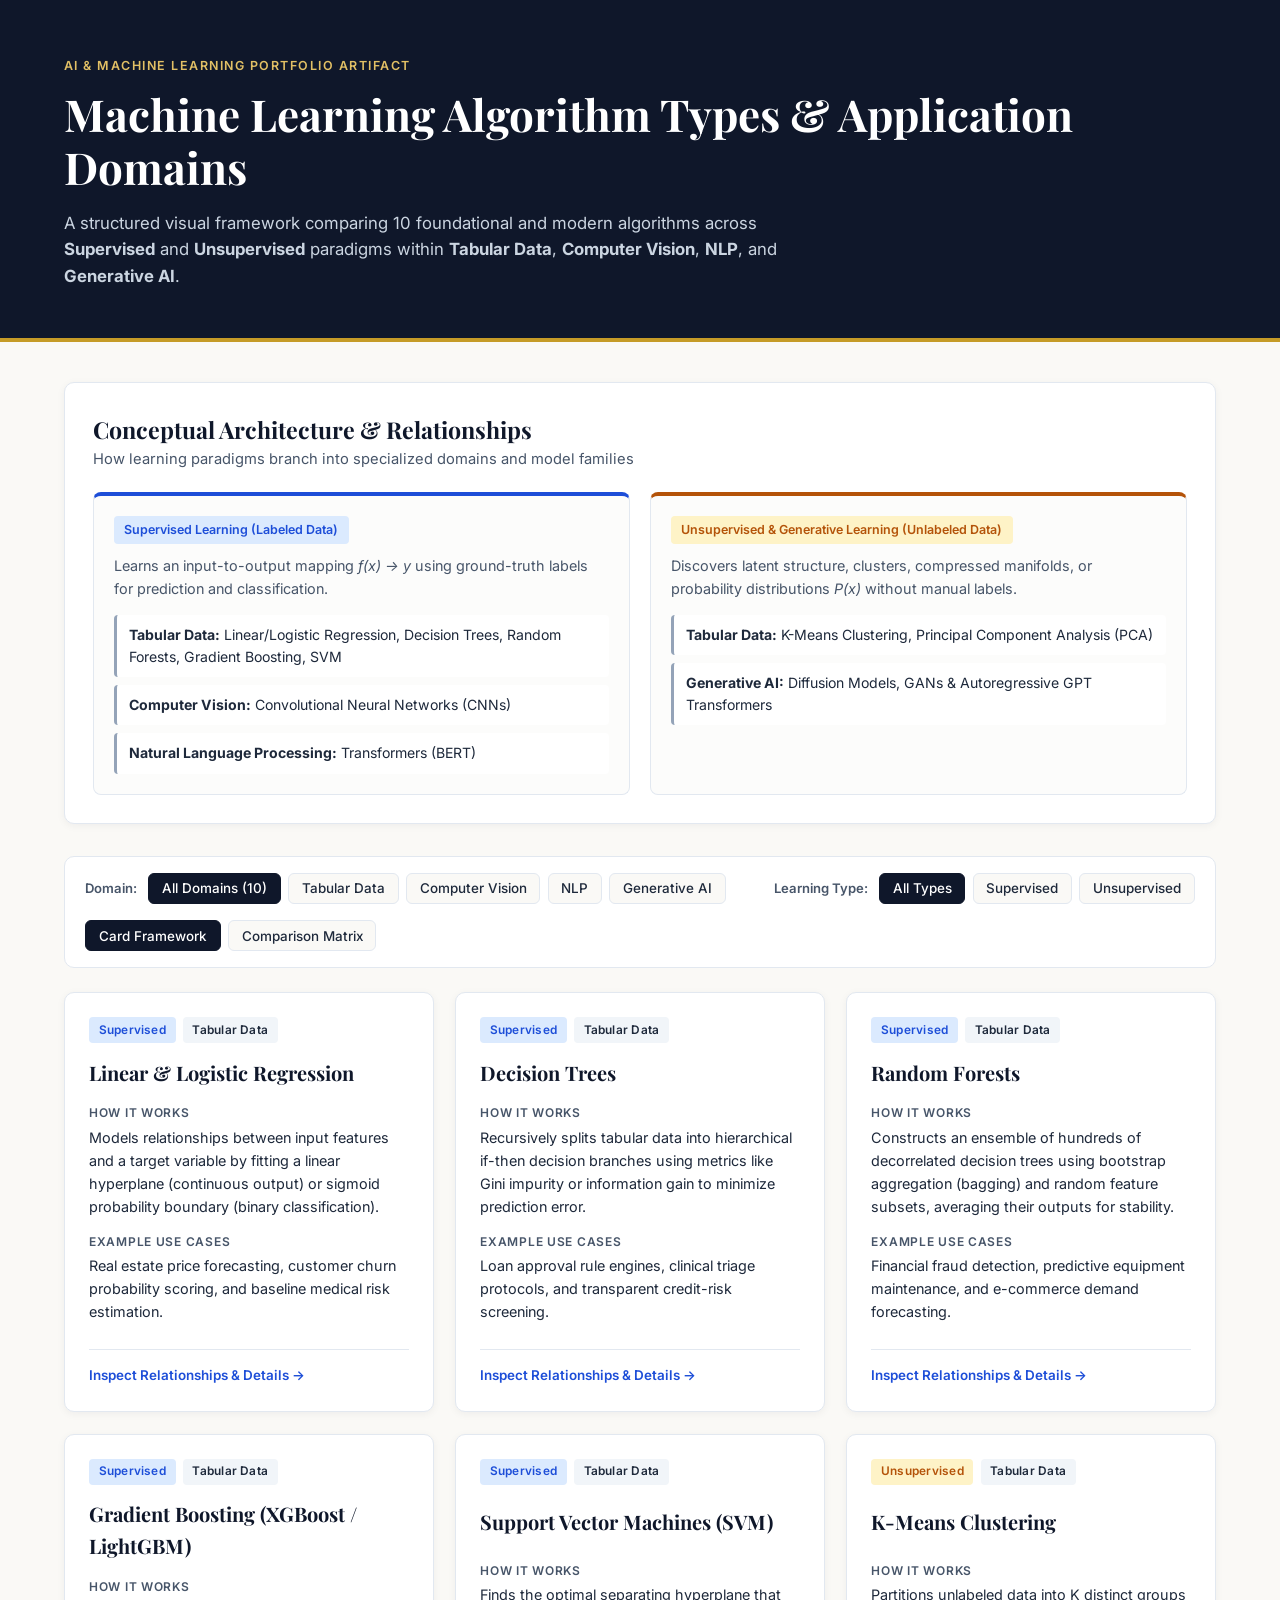
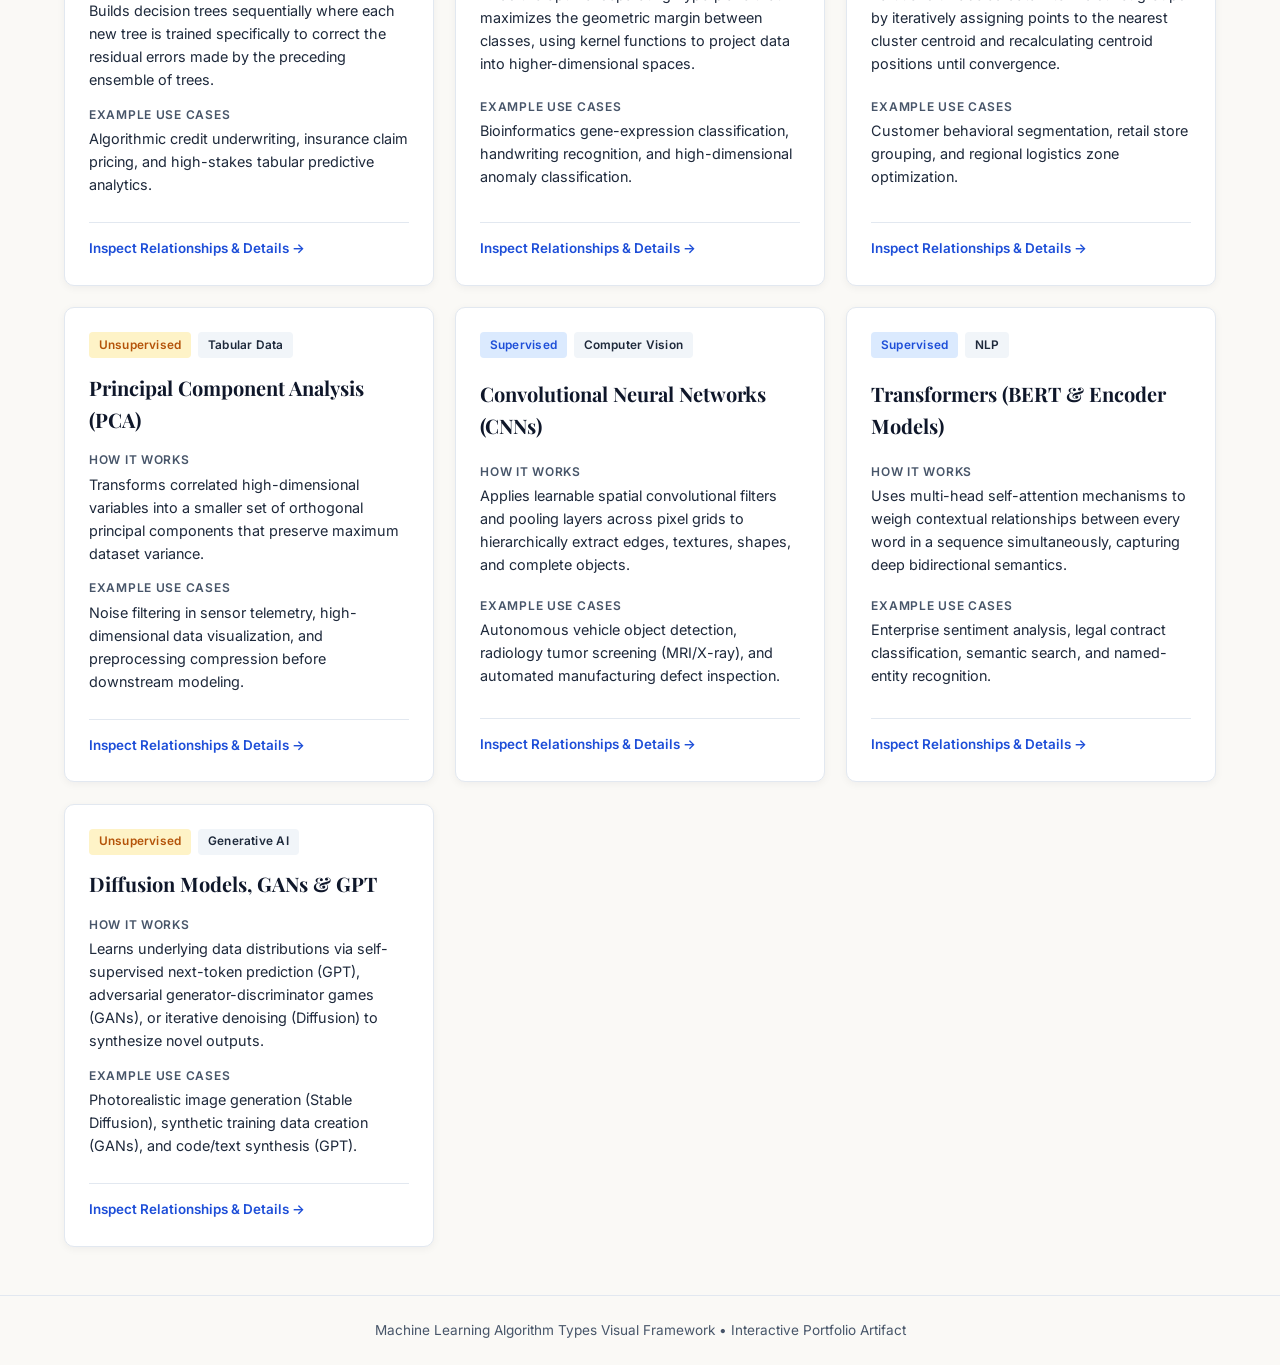
==== index.html @ c8e4c80f "Add initial HTML structure for ML algorithms framework Initial commit of the Machine Learning Algori" ====
<!DOCTYPE html>
<html lang="en">
<head>
  <meta charset="UTF-8" />
  <meta name="viewport" content="width=device-width, initial-scale=1.0" />
  <title>Machine Learning Algorithm Types — Visual Framework</title>
  <link rel="preconnect" href="https://fonts.googleapis.com" />
  <link rel="preconnect" href="https://fonts.gstatic.com" crossorigin />
  <link href="https://fonts.googleapis.com/css2?family=Inter:wght@400;500;600&family=Playfair+Display:wght@600;700&display=swap" rel="stylesheet" />
  <link rel="stylesheet" href="styles.css" />
</head>
<body>
  <header class="hero">
    <div class="container">
      <p class="eyebrow">AI &amp; Machine Learning Portfolio Artifact</p>
      <h1>Machine Learning Algorithm Types &amp; Application Domains</h1>
      <p class="subtitle">
        A structured visual framework comparing 10 foundational and modern algorithms across
        <strong>Supervised</strong> and <strong>Unsupervised</strong> paradigms within
        <strong>Tabular Data</strong>, <strong>Computer Vision</strong>, <strong>NLP</strong>, and <strong>Generative AI</strong>.
      </p>
    </div>
  </header>

  <main class="container">
    <!-- Visual Architecture Diagram: How Paradigms, Domains, and Algorithms Relate -->
    <section class="taxonomy-section" aria-label="Algorithm Relationship Architecture">
      <div class="section-header">
        <h2>Conceptual Architecture &amp; Relationships</h2>
        <p>How learning paradigms branch into specialized domains and model families</p>
      </div>

      <div class="taxonomy-grid">
        <div class="paradigm-box supervised-border">
          <div class="paradigm-tag supervised-badge">Supervised Learning (Labeled Data)</div>
          <p class="paradigm-desc">Learns an input-to-output mapping <em>f(x) &rarr; y</em> using ground-truth labels for prediction and classification.</p>
          <div class="domain-branches">
            <div class="branch-item">
              <strong>Tabular Data:</strong> Linear/Logistic Regression, Decision Trees, Random Forests, Gradient Boosting, SVM
            </div>
            <div class="branch-item">
              <strong>Computer Vision:</strong> Convolutional Neural Networks (CNNs)
            </div>
            <div class="branch-item">
              <strong>Natural Language Processing:</strong> Transformers (BERT)
            </div>
          </div>
        </div>

        <div class="paradigm-box unsupervised-border">
          <div class="paradigm-tag unsupervised-badge">Unsupervised &amp; Generative Learning (Unlabeled Data)</div>
          <p class="paradigm-desc">Discovers latent structure, clusters, compressed manifolds, or probability distributions <em>P(x)</em> without manual labels.</p>
          <div class="domain-branches">
            <div class="branch-item">
              <strong>Tabular Data:</strong> K-Means Clustering, Principal Component Analysis (PCA)
            </div>
            <div class="branch-item">
              <strong>Generative AI:</strong> Diffusion Models, GANs &amp; Autoregressive GPT Transformers
            </div>
          </div>
        </div>
      </div>
    </section>

    <!-- Interactive Controls -->
    <section class="controls-bar" aria-label="Filter and View Controls">
      <div class="filter-group">
        <span class="filter-label">Domain:</span>
        <button class="filter-btn active" data-domain="all">All Domains (10)</button>
        <button class="filter-btn" data-domain="Tabular Data">Tabular Data</button>
        <button class="filter-btn" data-domain="Computer Vision">Computer Vision</button>
        <button class="filter-btn" data-domain="NLP">NLP</button>
        <button class="filter-btn" data-domain="Generative AI">Generative AI</button>
      </div>

      <div class="filter-group">
        <span class="filter-label">Learning Type:</span>
        <button class="type-btn active" data-type="all">All Types</button>
        <button class="type-btn" data-type="Supervised">Supervised</button>
        <button class="type-btn" data-type="Unsupervised">Unsupervised</button>
      </div>

      <div class="view-toggle">
        <button id="btn-grid-view" class="view-btn active" aria-pressed="true">Card Framework</button>
        <button id="btn-matrix-view" class="view-btn" aria-pressed="false">Comparison Matrix</button>
      </div>
    </section>

    <!-- Card Framework View -->
    <section id="cards-container" class="cards-grid" aria-label="Algorithm Cards"></section>

    <!-- Comparative Relationship Matrix View -->
    <section id="matrix-container" class="matrix-wrapper hidden" aria-label="Algorithm Comparison Matrix">
      <div class="table-scroll">
        <table class="comparison-table">
          <thead>
            <tr>
              <th>Algorithm</th>
              <th>Algorithm Type</th>
              <th>Application Domain</th>
              <th>Core Mechanism</th>
              <th>Primary Real-World Use Cases</th>
              <th>Key Trade-Off / Differentiator</th>
            </tr>
          </thead>
          <tbody id="matrix-body"></tbody>
        </table>
      </div>
    </section>
  </main>

  <!-- Detail Modal -->
  <div id="modal-overlay" class="modal-overlay hidden" role="dialog" aria-modal="true" aria-labelledby="modal-title">
    <div class="modal-card">
      <button id="modal-close" class="modal-close" aria-label="Close modal">&times;</button>
      <div id="modal-badges" class="card-badges"></div>
      <h3 id="modal-title"></h3>
      <div class="modal-body">
        <div class="modal-block">
          <h4>How It Works</h4>
          <p id="modal-explanation"></p>
        </div>
        <div class="modal-block">
          <h4>Real-World Applications &amp; Use Cases</h4>
          <p id="modal-usecases"></p>
        </div>
        <div class="modal-block">
          <h4>How It Relates &amp; Differs from Other Models</h4>
          <p id="modal-comparison"></p>
        </div>
      </div>
    </div>
  </div>

  <footer class="site-footer">
    <div class="container">
      <p>Machine Learning Algorithm Types Visual Framework &bull; Interactive Portfolio Artifact</p>
    </div>
  </footer>

  <script>
    const algorithms = [
      {
        name: "Linear & Logistic Regression",
        type: "Supervised",
        domain: "Tabular Data",
        explanation: "Models relationships between input features and a target variable by fitting a linear hyperplane (continuous output) or sigmoid probability boundary (binary classification).",
        useCases: "Real estate price forecasting, customer churn probability scoring, and baseline medical risk estimation.",
        comparison: "Serves as the simplest interpretable baseline; unlike tree-based models, it assumes linear feature boundaries and struggles with complex non-linear interactions without feature engineering."
      },
      {
        name: "Decision Trees",
        type: "Supervised",
        domain: "Tabular Data",
        explanation: "Recursively splits tabular data into hierarchical if-then decision branches using metrics like Gini impurity or information gain to minimize prediction error.",
        useCases: "Loan approval rule engines, clinical triage protocols, and transparent credit-risk screening.",
        comparison: "Highly interpretable and handles non-linear rules naturally, but single trees easily overfit noisy data—motivating ensemble methods like Random Forests."
      },
      {
        name: "Random Forests",
        type: "Supervised",
        domain: "Tabular Data",
        explanation: "Constructs an ensemble of hundreds of decorrelated decision trees using bootstrap aggregation (bagging) and random feature subsets, averaging their outputs for stability.",
        useCases: "Financial fraud detection, predictive equipment maintenance, and e-commerce demand forecasting.",
        comparison: "Dramatically reduces variance and overfitting compared to a single Decision Tree while retaining strong out-of-the-box accuracy on structured tabular datasets."
      },
      {
        name: "Gradient Boosting (XGBoost / LightGBM)",
        type: "Supervised",
        domain: "Tabular Data",
        explanation: "Builds decision trees sequentially where each new tree is trained specifically to correct the residual errors made by the preceding ensemble of trees.",
        useCases: "Algorithmic credit underwriting, insurance claim pricing, and high-stakes tabular predictive analytics.",
        comparison: "Differs from Random Forests by training trees sequentially (reducing bias) rather than independently in parallel (reducing variance), often achieving top tabular accuracy."
      },
      {
        name: "Support Vector Machines (SVM)",
        type: "Supervised",
        domain: "Tabular Data",
        explanation: "Finds the optimal separating hyperplane that maximizes the geometric margin between classes, using kernel functions to project data into higher-dimensional spaces.",
        useCases: "Bioinformatics gene-expression classification, handwriting recognition, and high-dimensional anomaly classification.",
        comparison: "Excels in high-dimensional, small-to-medium datasets with clear margins, whereas ensemble trees scale better to massive tabular datasets with mixed feature types."
      },
      {
        name: "K-Means Clustering",
        type: "Unsupervised",
        domain: "Tabular Data",
        explanation: "Partitions unlabeled data into K distinct groups by iteratively assigning points to the nearest cluster centroid and recalculating centroid positions until convergence.",
        useCases: "Customer behavioral segmentation, retail store grouping, and regional logistics zone optimization.",
        comparison: "Unlike supervised classifiers, K-Means requires no target labels; it discovers natural groupings based on Euclidean distance rather than predicting predefined categories."
      },
      {
        name: "Principal Component Analysis (PCA)",
        type: "Unsupervised",
        domain: "Tabular Data",
        explanation: "Transforms correlated high-dimensional variables into a smaller set of orthogonal principal components that preserve maximum dataset variance.",
        useCases: "Noise filtering in sensor telemetry, high-dimensional data visualization, and preprocessing compression before downstream modeling.",
        comparison: "Unlike K-Means which groups rows (observations), PCA compresses columns (features), making complex tabular datasets faster and cleaner for other models to process."
      },
      {
        name: "Convolutional Neural Networks (CNNs)",
        type: "Supervised",
        domain: "Computer Vision",
        explanation: "Applies learnable spatial convolutional filters and pooling layers across pixel grids to hierarchically extract edges, textures, shapes, and complete objects.",
        useCases: "Autonomous vehicle object detection, radiology tumor screening (MRI/X-ray), and automated manufacturing defect inspection.",
        comparison: "Unlike tabular algorithms that treat columns independently, CNNs exploit 2D spatial locality and translation invariance, making them purpose-built for visual imagery."
      },
      {
        name: "Transformers (BERT & Encoder Models)",
        type: "Supervised",
        domain: "NLP",
        explanation: "Uses multi-head self-attention mechanisms to weigh contextual relationships between every word in a sequence simultaneously, capturing deep bidirectional semantics.",
        useCases: "Enterprise sentiment analysis, legal contract classification, semantic search, and named-entity recognition.",
        comparison: "Replaces older sequential recurrent networks by processing entire text sequences in parallel, enabling fine-tuned supervised accuracy across language understanding tasks."
      },
      {
        name: "Diffusion Models, GANs & GPT",
        type: "Unsupervised",
        domain: "Generative AI",
        explanation: "Learns underlying data distributions via self-supervised next-token prediction (GPT), adversarial generator-discriminator games (GANs), or iterative denoising (Diffusion) to synthesize novel outputs.",
        useCases: "Photorealistic image generation (Stable Diffusion), synthetic training data creation (GANs), and code/text synthesis (GPT).",
        comparison: "Unlike discriminative supervised models that classify or score existing inputs, generative models create brand-new, coherent text, images, and multimodal artifacts."
      }
    ];

    let activeDomain = "all";
    let activeType = "all";

    const cardsContainer = document.getElementById("cards-container");
    const matrixBody = document.getElementById("matrix-body");
    const modalOverlay = document.getElementById("modal-overlay");

    function getFilteredAlgorithms() {
      return algorithms.filter((algo) => {
        const matchDomain = activeDomain === "all" || algo.domain === activeDomain;
        const matchType = activeType === "all" || algo.type === activeType;
        return matchDomain && matchType;
      });
    }

    function render() {
      const filtered = getFilteredAlgorithms();

      // Render Cards
      cardsContainer.innerHTML = filtered.map((algo, idx) => {
        const badgeClass = algo.type === "Supervised" ? "supervised-badge" : "unsupervised-badge";
        return `
          <article class="algo-card" tabindex="0" data-index="${algorithms.indexOf(algo)}" aria-label="${algo.name}">
            <div class="card-badges">
              <span class="badge ${badgeClass}">${algo.type}</span>
              <span class="badge domain-badge">${algo.domain}</span>
            </div>
            <h3>${algo.name}</h3>
            <div class="card-field">
              <span class="field-label">How It Works</span>
              <p>${algo.explanation}</p>
            </div>
            <div class="card-field">
              <span class="field-label">Example Use Cases</span>
              <p>${algo.useCases}</p>
            </div>
            <div class="card-footer">
              <span class="inspect-link">Inspect Relationships &amp; Details &rarr;</span>
            </div>
          </article>
        `;
      }).join("");

      // Render Matrix Rows
      matrixBody.innerHTML = filtered.map((algo) => {
        const badgeClass = algo.type === "Supervised" ? "supervised-badge" : "unsupervised-badge";
        return `
          <tr>
            <td><strong>${algo.name}</strong></td>
            <td><span class="badge ${badgeClass}">${algo.type}</span></td>
            <td><span class="badge domain-badge">${algo.domain}</span></td>
            <td>${algo.explanation}</td>
            <td>${algo.useCases}</td>
            <td>${algo.comparison}</td>
          </tr>
        `;
      }).join("");

      // Attach card click listeners
      document.querySelectorAll(".algo-card").forEach((card) => {
        card.addEventListener("click", () => openModal(algorithms[card.dataset.index]));
        card.addEventListener("keydown", (e) => {
          if (e.key === "Enter" || e.key === " ") {
            e.preventDefault();
            openModal(algorithms[card.dataset.index]);
          }
        });
      });
    }

    function openModal(algo) {
      const badgeClass = algo.type === "Supervised" ? "supervised-badge" : "unsupervised-badge";
      document.getElementById("modal-badges").innerHTML = `
        <span class="badge ${badgeClass}">${algo.type}</span>
        <span class="badge domain-badge">${algo.domain}</span>
      `;
      document.getElementById("modal-title").textContent = algo.name;
      document.getElementById("modal-explanation").textContent = algo.explanation;
      document.getElementById("modal-usecases").textContent = algo.useCases;
      document.getElementById("modal-comparison").textContent = algo.comparison;
      modalOverlay.classList.remove("hidden");
    }

    function closeModal() {
      modalOverlay.classList.add("hidden");
    }

    // Filter listeners
    document.querySelectorAll(".filter-btn").forEach((btn) => {
      btn.addEventListener("click", () => {
        document.querySelectorAll(".filter-btn").forEach((b) => b.classList.remove("active"));
        btn.classList.add("active");
        activeDomain = btn.dataset.domain;
        render();
      });
    });

    document.querySelectorAll(".type-btn").forEach((btn) => {
      btn.addEventListener("click", () => {
        document.querySelectorAll(".type-btn").forEach((b) => b.classList.remove("active"));
        btn.classList.add("active");
        activeType = btn.dataset.type;
        render();
      });
    });

    // View toggles
    const btnGrid = document.getElementById("btn-grid-view");
    const btnMatrix = document.getElementById("btn-matrix-view");
    const matrixContainer = document.getElementById("matrix-container");

    btnGrid.addEventListener("click", () => {
      btnGrid.classList.add("active");
      btnMatrix.classList.remove("active");
      cardsContainer.classList.remove("hidden");
      matrixContainer.classList.add("hidden");
    });

    btnMatrix.addEventListener("click", () => {
      btnMatrix.classList.add("active");
      btnGrid.classList.remove("active");
      matrixContainer.classList.remove("hidden");
      cardsContainer.classList.add("hidden");
    });

    // Modal close events
    document.getElementById("modal-close").addEventListener("click", closeModal);
    modalOverlay.addEventListener("click", (e) => {
      if (e.target === modalOverlay) closeModal();
    });
    document.addEventListener("keydown", (e) => {
      if (e.key === "Escape") closeModal();
    });

    render();
  </script>
</body>
</html>
---- styles.css ----
:root {
  --bg-page: #faf9f6;
  --bg-card: #ffffff;
  --navy-primary: #0f172a;
  --navy-secondary: #1e293b;
  --text-main: #1e293b;
  --text-muted: #475569;
  --border-subtle: #e2e8f0;
  --accent-gold: #b45309;
  --accent-gold-bg: #fef3c7;
  --accent-blue: #1d4ed8;
  --accent-blue-bg: #dbeafe;
  --domain-bg: #f1f5f9;
  --shadow-sm: 0 2px 8px rgba(15, 23, 42, 0.05);
  --shadow-md: 0 10px 25px rgba(15, 23, 42, 0.1);
}

* {
  box-sizing: border-box;
  margin: 0;
  padding: 0;
}

body {
  font-family: 'Inter', -apple-system, BlinkMacSystemFont, sans-serif;
  background-color: var(--bg-page);
  color: var(--text-main);
  line-height: 1.6;
}

.container {
  max-width: 1200px;
  margin: 0 auto;
  padding: 0 1.5rem;
}

/* Hero Section */
.hero {
  background-color: var(--navy-primary);
  color: #ffffff;
  padding: 3.5rem 0 3rem;
  border-bottom: 4px solid #c59b27;
}

.eyebrow {
  text-transform: uppercase;
  letter-spacing: 0.12em;
  font-size: 0.78rem;
  font-weight: 600;
  color: #e2c065;
  margin-bottom: 0.75rem;
}

.hero h1 {
  font-family: 'Playfair Display', Georgia, serif;
  font-size: clamp(1.9rem, 3.5vw, 2.75rem);
  line-height: 1.2;
  margin-bottom: 1rem;
}

.subtitle {
  max-width: 780px;
  color: #cbd5e1;
  font-size: 1.05rem;
}

/* Taxonomy Relationship Section */
.taxonomy-section {
  margin-top: 2.5rem;
  background: var(--bg-card);
  border: 1px solid var(--border-subtle);
  border-radius: 10px;
  padding: 1.75rem;
  box-shadow: var(--shadow-sm);
}

.section-header h2 {
  font-family: 'Playfair Display', Georgia, serif;
  font-size: 1.45rem;
  color: var(--navy-primary);
}

.section-header p {
  color: var(--text-muted);
  font-size: 0.92rem;
  margin-bottom: 1.25rem;
}

.taxonomy-grid {
  display: grid;
  grid-template-columns: repeat(auto-fit, minmax(300px, 1fr));
  gap: 1.25rem;
}

.paradigm-box {
  background: #fcfcfb;
  border: 1px solid var(--border-subtle);
  border-radius: 8px;
  padding: 1.25rem;
}

.supervised-border {
  border-top: 4px solid var(--accent-blue);
}

.unsupervised-border {
  border-top: 4px solid var(--accent-gold);
}

.paradigm-tag {
  display: inline-block;
  font-size: 0.78rem;
  font-weight: 600;
  padding: 0.25rem 0.65rem;
  border-radius: 4px;
  margin-bottom: 0.65rem;
}

.paradigm-desc {
  font-size: 0.9rem;
  color: var(--text-muted);
  margin-bottom: 0.9rem;
}

.domain-branches {
  display: flex;
  flex-direction: column;
  gap: 0.5rem;
  font-size: 0.88rem;
}

.branch-item {
  background: var(--bg-card);
  padding: 0.55rem 0.75rem;
  border-left: 3px solid #94a3b8;
  border-radius: 4px;
}

/* Controls & Filters */
.controls-bar {
  display: flex;
  flex-wrap: wrap;
  justify-content: space-between;
  align-items: center;
  gap: 1rem;
  margin: 2rem 0 1.5rem;
  padding: 1rem 1.25rem;
  background: var(--bg-card);
  border: 1px solid var(--border-subtle);
  border-radius: 10px;
}

.filter-group, .view-toggle {
  display: flex;
  flex-wrap: wrap;
  align-items: center;
  gap: 0.45rem;
}

.filter-label {
  font-size: 0.82rem;
  font-weight: 600;
  color: var(--text-muted);
  margin-right: 0.25rem;
}

button {
  cursor: pointer;
  font-family: inherit;
  font-size: 0.84rem;
  font-weight: 500;
  border: 1px solid var(--border-subtle);
  background: var(--bg-page);
  color: var(--text-main);
  padding: 0.42rem 0.8rem;
  border-radius: 6px;
  transition: all 0.18s ease;
}

button:hover {
  border-color: var(--navy-primary);
}

button.active {
  background: var(--navy-primary);
  color: #ffffff;
  border-color: var(--navy-primary);
}

/* Cards Grid */
.cards-grid {
  display: grid;
  grid-template-columns: repeat(auto-fill, minmax(330px, 1fr));
  gap: 1.35rem;
  margin-bottom: 3rem;
}

.algo-card {
  background: var(--bg-card);
  border: 1px solid var(--border-subtle);
  border-radius: 10px;
  padding: 1.5rem;
  display: flex;
  flex-direction: column;
  justify-content: space-between;
  box-shadow: var(--shadow-sm);
  transition: transform 0.2s ease, box-shadow 0.2s ease;
  cursor: pointer;
}

.algo-card:hover, .algo-card:focus {
  transform: translateY(-3px);
  box-shadow: var(--shadow-md);
  border-color: #cbd5e1;
  outline: none;
}

.card-badges {
  display: flex;
  flex-wrap: wrap;
  gap: 0.45rem;
  margin-bottom: 0.85rem;
}

.badge {
  font-size: 0.74rem;
  font-weight: 600;
  padding: 0.22rem 0.6rem;
  border-radius: 4px;
  letter-spacing: 0.02em;
}

.supervised-badge {
  background: var(--accent-blue-bg);
  color: var(--accent-blue);
}

.unsupervised-badge {
  background: var(--accent-gold-bg);
  color: var(--accent-gold);
}

.domain-badge {
  background: var(--domain-bg);
  color: var(--navy-secondary);
}

.algo-card h3 {
  font-family: 'Playfair Display', Georgia, serif;
  font-size: 1.25rem;
  color: var(--navy-primary);
  margin-bottom: 0.9rem;
}

.card-field {
  margin-bottom: 0.85rem;
}

.field-label {
  display: block;
  font-size: 0.75rem;
  text-transform: uppercase;
  letter-spacing: 0.06em;
  font-weight: 600;
  color: var(--text-muted);
  margin-bottom: 0.2rem;
}

.card-field p {
  font-size: 0.9rem;
  color: var(--text-main);
}

.card-footer {
  margin-top: 0.75rem;
  padding-top: 0.75rem;
  border-top: 1px solid var(--border-subtle);
}

.inspect-link {
  font-size: 0.84rem;
  font-weight: 600;
  color: var(--accent-blue);
}

/* Matrix Table */
.matrix-wrapper {
  background: var(--bg-card);
  border: 1px solid var(--border-subtle);
  border-radius: 10px;
  overflow: hidden;
  box-shadow: var(--shadow-sm);
  margin-bottom: 3rem;
}

.table-scroll {
  overflow-x: auto;
}

.comparison-table {
  width: 100%;
  border-collapse: collapse;
  font-size: 0.88rem;
  text-align: left;
}

.comparison-table th {
  background: var(--navy-primary);
  color: #ffffff;
  font-weight: 600;
  padding: 0.95rem 1rem;
  white-space: nowrap;
}

.comparison-table td {
  padding: 0.95rem 1rem;
  border-bottom: 1px solid var(--border-subtle);
  vertical-align: top;
}

.comparison-table tr:hover td {
  background: #f8fafc;
}

/* Modal */
.modal-overlay {
  position: fixed;
  inset: 0;
  background: rgba(15, 23, 42, 0.6);
  display: flex;
  align-items: center;
  justify-content: center;
  padding: 1rem;
  z-index: 1000;
}

.modal-card {
  background: var(--bg-card);
  max-width: 640px;
  width: 100%;
  border-radius: 12px;
  padding: 2rem;
  position: relative;
  box-shadow: var(--shadow-md);
  border-top: 5px solid var(--navy-primary);
}

.modal-close {
  position: absolute;
  top: 1rem;
  right: 1rem;
  font-size: 1.4rem;
  line-height: 1;
  border: none;
  background: transparent;
  color: var(--text-muted);
}

.modal-card h3 {
  font-family: 'Playfair Display', Georgia, serif;
  font-size: 1.55rem;
  color: var(--navy-primary);
  margin-bottom: 1.25rem;
}

.modal-block {
  margin-bottom: 1.1rem;
}

.modal-block h4 {
  font-size: 0.8rem;
  text-transform: uppercase;
  letter-spacing: 0.06em;
  color: var(--text-muted);
  margin-bottom: 0.3rem;
}

.modal-block p {
  font-size: 0.95rem;
  color: var(--text-main);
}

.hidden {
  display: none !important;
}

.site-footer {
  border-top: 1px solid var(--border-subtle);
  padding: 1.5rem 0;
  text-align: center;
  font-size: 0.85rem;
  color: var(--text-muted);
}
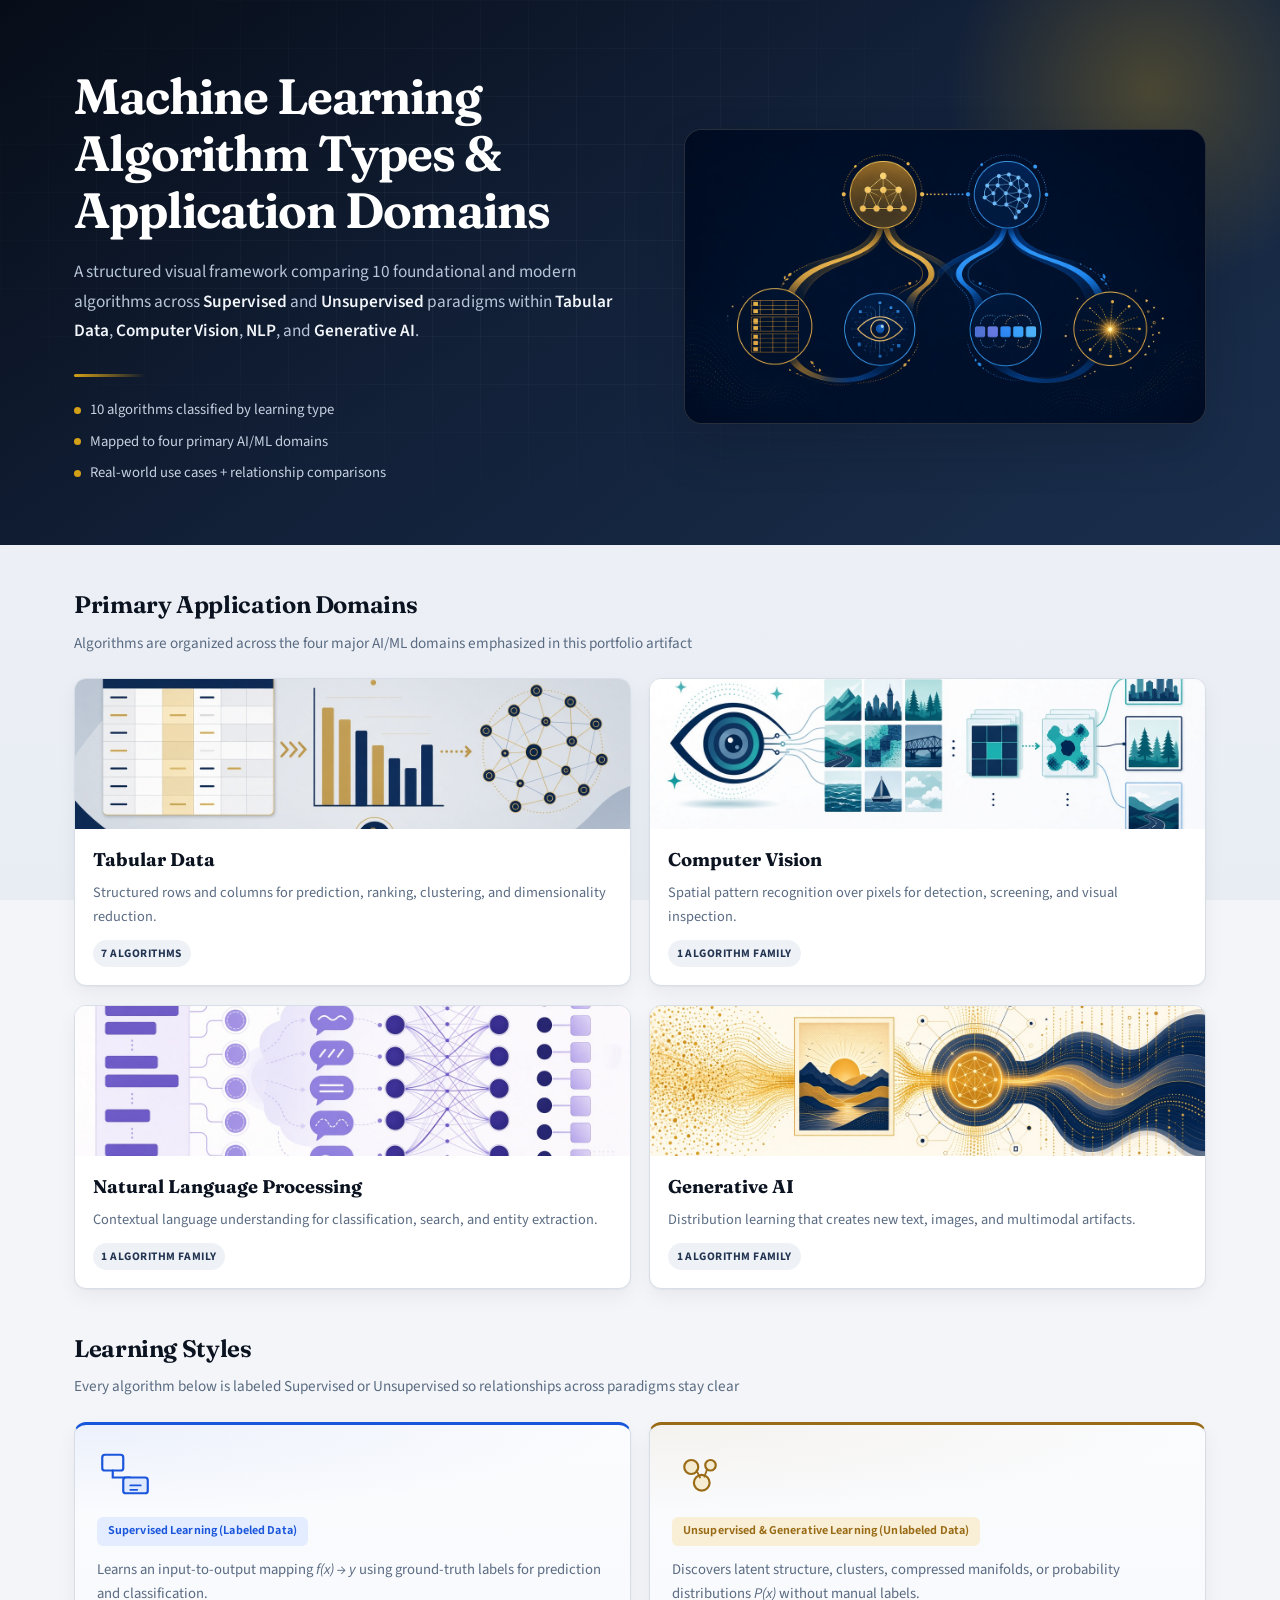
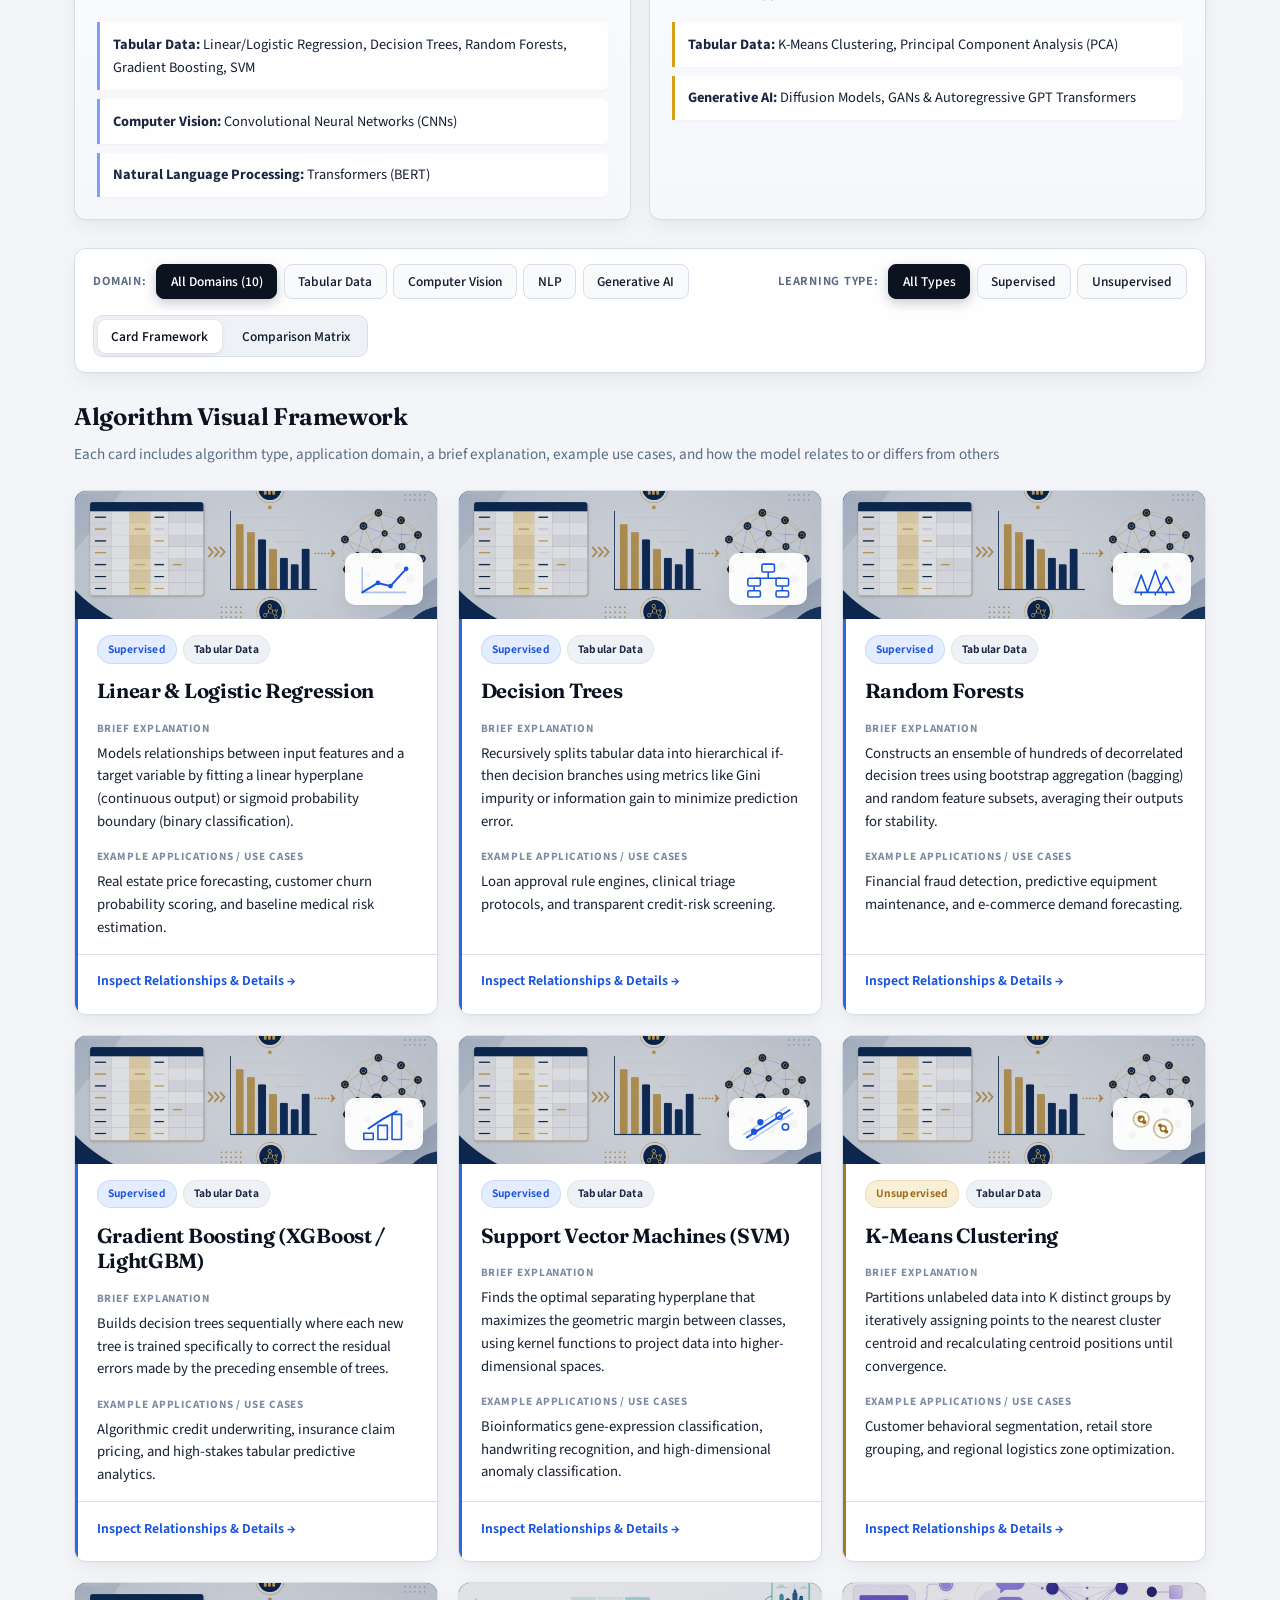
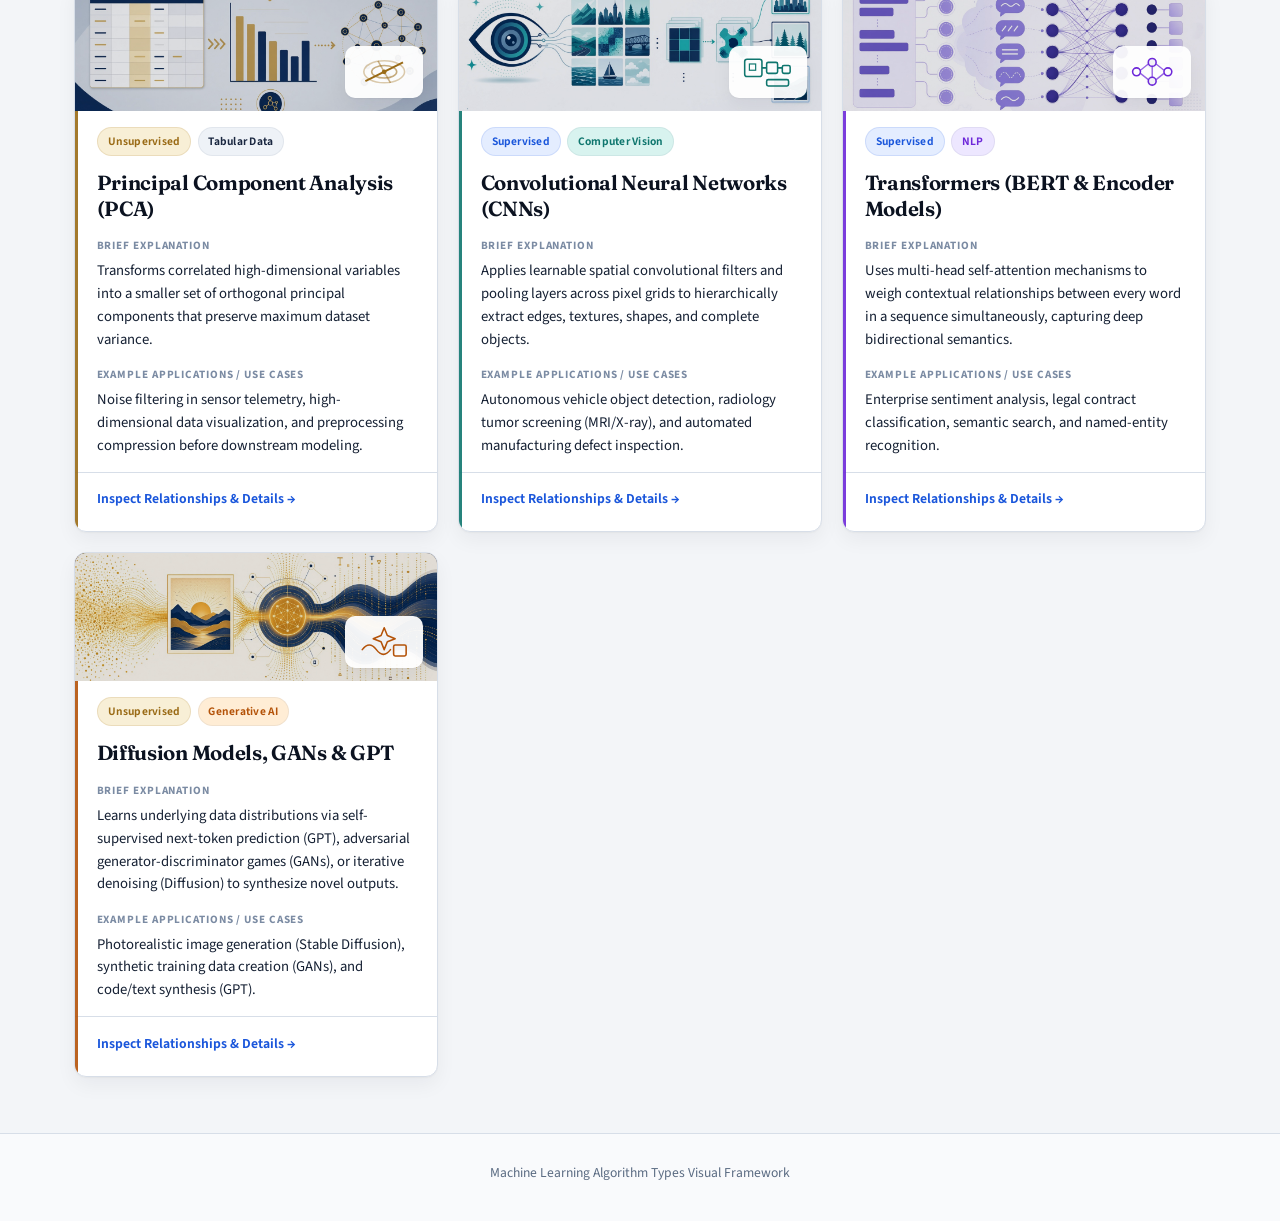
==== commit 0636f300: "Enhance index.html and styles.css for improved layout and design Updated index.html to include a met" ====
--- a/index.html
+++ b/index.html
@@ -4,34 +4,100 @@
   <meta charset="UTF-8" />
   <meta name="viewport" content="width=device-width, initial-scale=1.0" />
   <title>Machine Learning Algorithm Types — Visual Framework</title>
+  <meta name="description" content="Portfolio artifact: visual framework of 10 machine learning algorithms across supervised/unsupervised learning and tabular, computer vision, NLP, and generative AI domains." />
   <link rel="preconnect" href="https://fonts.googleapis.com" />
   <link rel="preconnect" href="https://fonts.gstatic.com" crossorigin />
-  <link href="https://fonts.googleapis.com/css2?family=Inter:wght@400;500;600&family=Playfair+Display:wght@600;700&display=swap" rel="stylesheet" />
+  <link href="https://fonts.googleapis.com/css2?family=Fraunces:opsz,wght@9..144,500..700&family=Source+Sans+3:wght@400;500;600;700&display=swap" rel="stylesheet" />
   <link rel="stylesheet" href="styles.css" />
 </head>
 <body>
   <header class="hero">
-    <div class="container">
-      <p class="eyebrow">AI &amp; Machine Learning Portfolio Artifact</p>
-      <h1>Machine Learning Algorithm Types &amp; Application Domains</h1>
-      <p class="subtitle">
-        A structured visual framework comparing 10 foundational and modern algorithms across
-        <strong>Supervised</strong> and <strong>Unsupervised</strong> paradigms within
-        <strong>Tabular Data</strong>, <strong>Computer Vision</strong>, <strong>NLP</strong>, and <strong>Generative AI</strong>.
-      </p>
+    <div class="container hero-layout">
+      <div class="hero-copy">
+        <h1>Machine Learning Algorithm Types &amp; Application Domains</h1>
+        <p class="subtitle">
+          A structured visual framework comparing 10 foundational and modern algorithms across
+          <strong>Supervised</strong> and <strong>Unsupervised</strong> paradigms within
+          <strong>Tabular Data</strong>, <strong>Computer Vision</strong>, <strong>NLP</strong>, and <strong>Generative AI</strong>.
+        </p>
+        <div class="hero-accent-line" aria-hidden="true"></div>
+        <ul class="hero-checklist" aria-label="Assignment coverage">
+          <li>10 algorithms classified by learning type</li>
+          <li>Mapped to four primary AI/ML domains</li>
+          <li>Real-world use cases + relationship comparisons</li>
+        </ul>
+      </div>
+      <figure class="hero-visual">
+        <img
+          src="assets/hero-architecture.jpg"
+          alt="Visual architecture diagram branching machine learning paradigms into tabular data, computer vision, NLP, and generative AI domains"
+          width="960"
+          height="540"
+          loading="eager"
+        />
+      </figure>
     </div>
   </header>
 
   <main class="container">
-    <!-- Visual Architecture Diagram: How Paradigms, Domains, and Algorithms Relate -->
-    <section class="taxonomy-section" aria-label="Algorithm Relationship Architecture">
+    <!-- Domain Atlas: required application domains -->
+    <section class="domain-atlas" aria-label="Primary AI and ML Application Domains">
       <div class="section-header">
-        <h2>Conceptual Architecture &amp; Relationships</h2>
-        <p>How learning paradigms branch into specialized domains and model families</p>
-      </div>
-
-      <div class="taxonomy-grid">
-        <div class="paradigm-box supervised-border">
+        <h2>Primary Application Domains</h2>
+        <p>Algorithms are organized across the four major AI/ML domains emphasized in this portfolio artifact</p>
+      </div>
+      <div class="domain-atlas-grid">
+        <article class="domain-tile" data-domain="Tabular Data">
+          <img src="assets/domain-tabular.jpg" alt="Illustration of tabular data with spreadsheet grids and charts" width="640" height="360" loading="lazy" />
+          <div class="domain-tile-body">
+            <h3>Tabular Data</h3>
+            <p>Structured rows and columns for prediction, ranking, clustering, and dimensionality reduction.</p>
+            <span class="domain-count">7 algorithms</span>
+          </div>
+        </article>
+        <article class="domain-tile" data-domain="Computer Vision">
+          <img src="assets/domain-vision.jpg" alt="Illustration of computer vision with camera eye and image tiles" width="640" height="360" loading="lazy" />
+          <div class="domain-tile-body">
+            <h3>Computer Vision</h3>
+            <p>Spatial pattern recognition over pixels for detection, screening, and visual inspection.</p>
+            <span class="domain-count">1 algorithm family</span>
+          </div>
+        </article>
+        <article class="domain-tile" data-domain="NLP">
+          <img src="assets/domain-nlp.jpg" alt="Illustration of natural language processing with tokens and attention links" width="640" height="360" loading="lazy" />
+          <div class="domain-tile-body">
+            <h3>Natural Language Processing</h3>
+            <p>Contextual language understanding for classification, search, and entity extraction.</p>
+            <span class="domain-count">1 algorithm family</span>
+          </div>
+        </article>
+        <article class="domain-tile" data-domain="Generative AI">
+          <img src="assets/domain-generative.jpg" alt="Illustration of generative AI synthesizing images and text from a neural core" width="640" height="360" loading="lazy" />
+          <div class="domain-tile-body">
+            <h3>Generative AI</h3>
+            <p>Distribution learning that creates new text, images, and multimodal artifacts.</p>
+            <span class="domain-count">1 algorithm family</span>
+          </div>
+        </article>
+      </div>
+    </section>
+
+    <!-- Learning style overview -->
+    <section class="learning-styles" aria-label="Supervised and Unsupervised Learning">
+      <div class="section-header">
+        <h2>Learning Styles</h2>
+        <p>Every algorithm below is labeled Supervised or Unsupervised so relationships across paradigms stay clear</p>
+      </div>
+      <div class="learning-style-grid">
+        <article class="style-card supervised-border">
+          <div class="style-icon" aria-hidden="true">
+            <svg viewBox="0 0 64 64" fill="none" xmlns="http://www.w3.org/2000/svg">
+              <rect x="6" y="10" width="24" height="18" rx="3" stroke="#1a56db" stroke-width="2.5"/>
+              <path d="M18 28v8h20" stroke="#1a56db" stroke-width="2.5" stroke-linecap="round"/>
+              <rect x="30" y="36" width="28" height="18" rx="3" fill="#e4edff" stroke="#1a56db" stroke-width="2.5"/>
+              <path d="M38 45h12M38 50h8" stroke="#1a56db" stroke-width="2" stroke-linecap="round"/>
+            </svg>
+          </div>
           <div class="paradigm-tag supervised-badge">Supervised Learning (Labeled Data)</div>
           <p class="paradigm-desc">Learns an input-to-output mapping <em>f(x) &rarr; y</em> using ground-truth labels for prediction and classification.</p>
           <div class="domain-branches">
@@ -45,9 +111,17 @@
               <strong>Natural Language Processing:</strong> Transformers (BERT)
             </div>
           </div>
-        </div>
-
-        <div class="paradigm-box unsupervised-border">
+        </article>
+
+        <article class="style-card unsupervised-border">
+          <div class="style-icon" aria-hidden="true">
+            <svg viewBox="0 0 64 64" fill="none" xmlns="http://www.w3.org/2000/svg">
+              <circle cx="22" cy="24" r="8" fill="#f8efd6" stroke="#9a6b16" stroke-width="2.5"/>
+              <circle cx="44" cy="22" r="6" fill="#f8efd6" stroke="#9a6b16" stroke-width="2.5"/>
+              <circle cx="34" cy="42" r="9" fill="#f8efd6" stroke="#9a6b16" stroke-width="2.5"/>
+              <path d="M28 28l4 8M40 27l-3 8" stroke="#9a6b16" stroke-width="2" stroke-linecap="round"/>
+            </svg>
+          </div>
           <div class="paradigm-tag unsupervised-badge">Unsupervised &amp; Generative Learning (Unlabeled Data)</div>
           <p class="paradigm-desc">Discovers latent structure, clusters, compressed manifolds, or probability distributions <em>P(x)</em> without manual labels.</p>
           <div class="domain-branches">
@@ -58,7 +132,7 @@
               <strong>Generative AI:</strong> Diffusion Models, GANs &amp; Autoregressive GPT Transformers
             </div>
           </div>
-        </div>
+        </article>
       </div>
     </section>
 
@@ -85,6 +159,11 @@
         <button id="btn-matrix-view" class="view-btn" aria-pressed="false">Comparison Matrix</button>
       </div>
     </section>
+
+    <div class="framework-intro section-header">
+      <h2>Algorithm Visual Framework</h2>
+      <p>Each card includes algorithm type, application domain, a brief explanation, example use cases, and how the model relates to or differs from others</p>
+    </div>
 
     <!-- Card Framework View -->
     <section id="cards-container" class="cards-grid" aria-label="Algorithm Cards"></section>
@@ -113,15 +192,20 @@
   <div id="modal-overlay" class="modal-overlay hidden" role="dialog" aria-modal="true" aria-labelledby="modal-title">
     <div class="modal-card">
       <button id="modal-close" class="modal-close" aria-label="Close modal">&times;</button>
+      <div id="modal-media" class="modal-media" aria-hidden="true"></div>
       <div id="modal-badges" class="card-badges"></div>
       <h3 id="modal-title"></h3>
       <div class="modal-body">
         <div class="modal-block">
-          <h4>How It Works</h4>
+          <h4>Algorithm Type &amp; Application Domain</h4>
+          <p id="modal-classification"></p>
+        </div>
+        <div class="modal-block">
+          <h4>Brief Explanation — How It Works</h4>
           <p id="modal-explanation"></p>
         </div>
         <div class="modal-block">
-          <h4>Real-World Applications &amp; Use Cases</h4>
+          <h4>Example Applications / Use Cases</h4>
           <p id="modal-usecases"></p>
         </div>
         <div class="modal-block">
@@ -134,16 +218,37 @@
 
   <footer class="site-footer">
     <div class="container">
-      <p>Machine Learning Algorithm Types Visual Framework &bull; Interactive Portfolio Artifact</p>
+      <p>Machine Learning Algorithm Types Visual Framework</p>
     </div>
   </footer>
 
   <script>
+    const domainArt = {
+      "Tabular Data": "assets/domain-tabular.jpg",
+      "Computer Vision": "assets/domain-vision.jpg",
+      "NLP": "assets/domain-nlp.jpg",
+      "Generative AI": "assets/domain-generative.jpg"
+    };
+
+    const icons = {
+      regression: `<svg viewBox="0 0 72 48" fill="none" aria-hidden="true"><path d="M8 40 L28 28 L44 32 L64 10" stroke="currentColor" stroke-width="2.5" stroke-linecap="round" stroke-linejoin="round"/><circle cx="28" cy="28" r="3" fill="currentColor"/><circle cx="44" cy="32" r="3" fill="currentColor"/><circle cx="64" cy="10" r="3" fill="currentColor"/><path d="M8 8v32h56" stroke="currentColor" stroke-width="2" opacity=".35"/></svg>`,
+      tree: `<svg viewBox="0 0 72 48" fill="none" aria-hidden="true"><rect x="28" y="4" width="16" height="10" rx="2" stroke="currentColor" stroke-width="2"/><path d="M36 14v8M20 22h32" stroke="currentColor" stroke-width="2"/><rect x="10" y="22" width="16" height="10" rx="2" stroke="currentColor" stroke-width="2"/><rect x="46" y="22" width="16" height="10" rx="2" stroke="currentColor" stroke-width="2"/><path d="M18 32v6M54 32v6" stroke="currentColor" stroke-width="2"/><rect x="10" y="38" width="16" height="8" rx="2" stroke="currentColor" stroke-width="2"/><rect x="46" y="38" width="16" height="8" rx="2" stroke="currentColor" stroke-width="2"/></svg>`,
+      forest: `<svg viewBox="0 0 72 48" fill="none" aria-hidden="true"><path d="M14 40 L22 18 L30 40Z M30 40 L40 12 L50 40Z M42 40 L54 20 L64 40Z" stroke="currentColor" stroke-width="2" stroke-linejoin="round"/><path d="M22 40v4M40 40v4M54 40v4" stroke="currentColor" stroke-width="2"/></svg>`,
+      boost: `<svg viewBox="0 0 72 48" fill="none" aria-hidden="true"><path d="M10 36h12v8H10zM28 26h12v18H28zM46 12h12v32H46z" stroke="currentColor" stroke-width="2" stroke-linejoin="round"/><path d="M16 30l18-12 18-10" stroke="currentColor" stroke-width="2.5" stroke-linecap="round"/></svg>`,
+      svm: `<svg viewBox="0 0 72 48" fill="none" aria-hidden="true"><circle cx="18" cy="34" r="4" fill="currentColor"/><circle cx="26" cy="22" r="4" fill="currentColor"/><circle cx="50" cy="14" r="4" stroke="currentColor" stroke-width="2"/><circle cx="58" cy="28" r="4" stroke="currentColor" stroke-width="2"/><path d="M8 42 L64 6" stroke="currentColor" stroke-width="2.5"/><path d="M12 46 L68 10M4 38 L60 2" stroke="currentColor" stroke-width="1.5" opacity=".35"/></svg>`,
+      kmeans: `<svg viewBox="0 0 72 48" fill="none" aria-hidden="true"><circle cx="22" cy="18" r="10" stroke="currentColor" stroke-width="2" opacity=".45"/><circle cx="50" cy="30" r="12" stroke="currentColor" stroke-width="2" opacity=".45"/><circle cx="20" cy="16" r="2.5" fill="currentColor"/><circle cx="26" cy="22" r="2.5" fill="currentColor"/><circle cx="46" cy="26" r="2.5" fill="currentColor"/><circle cx="54" cy="34" r="2.5" fill="currentColor"/><circle cx="22" cy="18" r="3.5" stroke="currentColor" stroke-width="2"/><circle cx="50" cy="30" r="3.5" stroke="currentColor" stroke-width="2"/></svg>`,
+      pca: `<svg viewBox="0 0 72 48" fill="none" aria-hidden="true"><ellipse cx="36" cy="24" rx="26" ry="14" stroke="currentColor" stroke-width="2" opacity=".35"/><ellipse cx="36" cy="24" rx="16" ry="8" stroke="currentColor" stroke-width="2" opacity=".55"/><path d="M12 36 L60 12" stroke="currentColor" stroke-width="2.5"/><path d="M28 10 L44 38" stroke="currentColor" stroke-width="2" opacity=".5"/><circle cx="36" cy="24" r="3" fill="currentColor"/></svg>`,
+      cnn: `<svg viewBox="0 0 72 48" fill="none" aria-hidden="true"><rect x="6" y="8" width="22" height="22" rx="3" stroke="currentColor" stroke-width="2"/><rect x="12" y="14" width="8" height="8" stroke="currentColor" stroke-width="1.5"/><rect x="34" y="12" width="14" height="14" rx="2" stroke="currentColor" stroke-width="2"/><rect x="54" y="16" width="10" height="10" rx="2" stroke="currentColor" stroke-width="2"/><path d="M28 19h6M48 19h6" stroke="currentColor" stroke-width="2"/><rect x="34" y="34" width="28" height="8" rx="2" stroke="currentColor" stroke-width="2"/></svg>`,
+      bert: `<svg viewBox="0 0 72 48" fill="none" aria-hidden="true"><circle cx="16" cy="24" r="5" stroke="currentColor" stroke-width="2"/><circle cx="36" cy="12" r="5" stroke="currentColor" stroke-width="2"/><circle cx="36" cy="36" r="5" stroke="currentColor" stroke-width="2"/><circle cx="56" cy="24" r="5" stroke="currentColor" stroke-width="2"/><path d="M21 22l10-8M21 26l10 8M41 14l10 8M41 34l10-8M36 17v14" stroke="currentColor" stroke-width="1.8" opacity=".7"/></svg>`,
+      gen: `<svg viewBox="0 0 72 48" fill="none" aria-hidden="true"><path d="M36 6l4 10 10 4-10 4-4 10-4-10-10-4 10-4z" stroke="currentColor" stroke-width="2" stroke-linejoin="round"/><rect x="48" y="28" width="16" height="14" rx="2" stroke="currentColor" stroke-width="2"/><path d="M8 34c6-8 12-8 18 0s12 8 18 0" stroke="currentColor" stroke-width="2" stroke-linecap="round"/></svg>`
+    };
+
     const algorithms = [
       {
         name: "Linear & Logistic Regression",
         type: "Supervised",
         domain: "Tabular Data",
+        icon: "regression",
         explanation: "Models relationships between input features and a target variable by fitting a linear hyperplane (continuous output) or sigmoid probability boundary (binary classification).",
         useCases: "Real estate price forecasting, customer churn probability scoring, and baseline medical risk estimation.",
         comparison: "Serves as the simplest interpretable baseline; unlike tree-based models, it assumes linear feature boundaries and struggles with complex non-linear interactions without feature engineering."
@@ -152,6 +257,7 @@
         name: "Decision Trees",
         type: "Supervised",
         domain: "Tabular Data",
+        icon: "tree",
         explanation: "Recursively splits tabular data into hierarchical if-then decision branches using metrics like Gini impurity or information gain to minimize prediction error.",
         useCases: "Loan approval rule engines, clinical triage protocols, and transparent credit-risk screening.",
         comparison: "Highly interpretable and handles non-linear rules naturally, but single trees easily overfit noisy data—motivating ensemble methods like Random Forests."
@@ -160,6 +266,7 @@
         name: "Random Forests",
         type: "Supervised",
         domain: "Tabular Data",
+        icon: "forest",
         explanation: "Constructs an ensemble of hundreds of decorrelated decision trees using bootstrap aggregation (bagging) and random feature subsets, averaging their outputs for stability.",
         useCases: "Financial fraud detection, predictive equipment maintenance, and e-commerce demand forecasting.",
         comparison: "Dramatically reduces variance and overfitting compared to a single Decision Tree while retaining strong out-of-the-box accuracy on structured tabular datasets."
@@ -168,6 +275,7 @@
         name: "Gradient Boosting (XGBoost / LightGBM)",
         type: "Supervised",
         domain: "Tabular Data",
+        icon: "boost",
         explanation: "Builds decision trees sequentially where each new tree is trained specifically to correct the residual errors made by the preceding ensemble of trees.",
         useCases: "Algorithmic credit underwriting, insurance claim pricing, and high-stakes tabular predictive analytics.",
         comparison: "Differs from Random Forests by training trees sequentially (reducing bias) rather than independently in parallel (reducing variance), often achieving top tabular accuracy."
@@ -176,6 +284,7 @@
         name: "Support Vector Machines (SVM)",
         type: "Supervised",
         domain: "Tabular Data",
+        icon: "svm",
         explanation: "Finds the optimal separating hyperplane that maximizes the geometric margin between classes, using kernel functions to project data into higher-dimensional spaces.",
         useCases: "Bioinformatics gene-expression classification, handwriting recognition, and high-dimensional anomaly classification.",
         comparison: "Excels in high-dimensional, small-to-medium datasets with clear margins, whereas ensemble trees scale better to massive tabular datasets with mixed feature types."
@@ -184,6 +293,7 @@
         name: "K-Means Clustering",
         type: "Unsupervised",
         domain: "Tabular Data",
+        icon: "kmeans",
         explanation: "Partitions unlabeled data into K distinct groups by iteratively assigning points to the nearest cluster centroid and recalculating centroid positions until convergence.",
         useCases: "Customer behavioral segmentation, retail store grouping, and regional logistics zone optimization.",
         comparison: "Unlike supervised classifiers, K-Means requires no target labels; it discovers natural groupings based on Euclidean distance rather than predicting predefined categories."
@@ -192,6 +302,7 @@
         name: "Principal Component Analysis (PCA)",
         type: "Unsupervised",
         domain: "Tabular Data",
+        icon: "pca",
         explanation: "Transforms correlated high-dimensional variables into a smaller set of orthogonal principal components that preserve maximum dataset variance.",
         useCases: "Noise filtering in sensor telemetry, high-dimensional data visualization, and preprocessing compression before downstream modeling.",
         comparison: "Unlike K-Means which groups rows (observations), PCA compresses columns (features), making complex tabular datasets faster and cleaner for other models to process."
@@ -200,6 +311,7 @@
         name: "Convolutional Neural Networks (CNNs)",
         type: "Supervised",
         domain: "Computer Vision",
+        icon: "cnn",
         explanation: "Applies learnable spatial convolutional filters and pooling layers across pixel grids to hierarchically extract edges, textures, shapes, and complete objects.",
         useCases: "Autonomous vehicle object detection, radiology tumor screening (MRI/X-ray), and automated manufacturing defect inspection.",
         comparison: "Unlike tabular algorithms that treat columns independently, CNNs exploit 2D spatial locality and translation invariance, making them purpose-built for visual imagery."
@@ -208,6 +320,7 @@
         name: "Transformers (BERT & Encoder Models)",
         type: "Supervised",
         domain: "NLP",
+        icon: "bert",
         explanation: "Uses multi-head self-attention mechanisms to weigh contextual relationships between every word in a sequence simultaneously, capturing deep bidirectional semantics.",
         useCases: "Enterprise sentiment analysis, legal contract classification, semantic search, and named-entity recognition.",
         comparison: "Replaces older sequential recurrent networks by processing entire text sequences in parallel, enabling fine-tuned supervised accuracy across language understanding tasks."
@@ -216,6 +329,7 @@
         name: "Diffusion Models, GANs & GPT",
         type: "Unsupervised",
         domain: "Generative AI",
+        icon: "gen",
         explanation: "Learns underlying data distributions via self-supervised next-token prediction (GPT), adversarial generator-discriminator games (GANs), or iterative denoising (Diffusion) to synthesize novel outputs.",
         useCases: "Photorealistic image generation (Stable Diffusion), synthetic training data creation (GANs), and code/text synthesis (GPT).",
         comparison: "Unlike discriminative supervised models that classify or score existing inputs, generative models create brand-new, coherent text, images, and multimodal artifacts."
@@ -240,22 +354,25 @@
     function render() {
       const filtered = getFilteredAlgorithms();
 
-      // Render Cards
-      cardsContainer.innerHTML = filtered.map((algo, idx) => {
+      cardsContainer.innerHTML = filtered.map((algo) => {
         const badgeClass = algo.type === "Supervised" ? "supervised-badge" : "unsupervised-badge";
         return `
-          <article class="algo-card" tabindex="0" data-index="${algorithms.indexOf(algo)}" aria-label="${algo.name}">
+          <article class="algo-card" tabindex="0" data-index="${algorithms.indexOf(algo)}" data-type="${algo.type}" data-domain="${algo.domain}" aria-label="${algo.name}">
+            <div class="card-visual">
+              <img class="card-domain-art" src="${domainArt[algo.domain]}" alt="" loading="lazy" />
+              <div class="card-icon">${icons[algo.icon]}</div>
+            </div>
             <div class="card-badges">
               <span class="badge ${badgeClass}">${algo.type}</span>
-              <span class="badge domain-badge">${algo.domain}</span>
+              <span class="badge domain-badge" data-domain="${algo.domain}">${algo.domain}</span>
             </div>
             <h3>${algo.name}</h3>
             <div class="card-field">
-              <span class="field-label">How It Works</span>
+              <span class="field-label">Brief Explanation</span>
               <p>${algo.explanation}</p>
             </div>
             <div class="card-field">
-              <span class="field-label">Example Use Cases</span>
+              <span class="field-label">Example Applications / Use Cases</span>
               <p>${algo.useCases}</p>
             </div>
             <div class="card-footer">
@@ -265,14 +382,18 @@
         `;
       }).join("");
 
-      // Render Matrix Rows
       matrixBody.innerHTML = filtered.map((algo) => {
         const badgeClass = algo.type === "Supervised" ? "supervised-badge" : "unsupervised-badge";
         return `
           <tr>
-            <td><strong>${algo.name}</strong></td>
+            <td>
+              <div class="matrix-algo">
+                <span class="matrix-icon">${icons[algo.icon]}</span>
+                <strong>${algo.name}</strong>
+              </div>
+            </td>
             <td><span class="badge ${badgeClass}">${algo.type}</span></td>
-            <td><span class="badge domain-badge">${algo.domain}</span></td>
+            <td><span class="badge domain-badge" data-domain="${algo.domain}">${algo.domain}</span></td>
             <td>${algo.explanation}</td>
             <td>${algo.useCases}</td>
             <td>${algo.comparison}</td>
@@ -280,7 +401,6 @@
         `;
       }).join("");
 
-      // Attach card click listeners
       document.querySelectorAll(".algo-card").forEach((card) => {
         card.addEventListener("click", () => openModal(algorithms[card.dataset.index]));
         card.addEventListener("keydown", (e) => {
@@ -294,11 +414,17 @@
 
     function openModal(algo) {
       const badgeClass = algo.type === "Supervised" ? "supervised-badge" : "unsupervised-badge";
+      document.getElementById("modal-media").innerHTML = `
+        <img src="${domainArt[algo.domain]}" alt="" />
+        <div class="modal-icon">${icons[algo.icon]}</div>
+      `;
       document.getElementById("modal-badges").innerHTML = `
         <span class="badge ${badgeClass}">${algo.type}</span>
-        <span class="badge domain-badge">${algo.domain}</span>
+        <span class="badge domain-badge" data-domain="${algo.domain}">${algo.domain}</span>
       `;
       document.getElementById("modal-title").textContent = algo.name;
+      document.getElementById("modal-classification").textContent =
+        `${algo.type} learning algorithm applied primarily in the ${algo.domain} domain.`;
       document.getElementById("modal-explanation").textContent = algo.explanation;
       document.getElementById("modal-usecases").textContent = algo.useCases;
       document.getElementById("modal-comparison").textContent = algo.comparison;
@@ -309,13 +435,28 @@
       modalOverlay.classList.add("hidden");
     }
 
-    // Filter listeners
+    function setDomainFilter(domain) {
+      activeDomain = domain;
+      document.querySelectorAll(".filter-btn").forEach((b) => {
+        b.classList.toggle("active", b.dataset.domain === domain);
+      });
+      render();
+      document.getElementById("cards-container").scrollIntoView({ behavior: "smooth", block: "start" });
+    }
+
     document.querySelectorAll(".filter-btn").forEach((btn) => {
-      btn.addEventListener("click", () => {
-        document.querySelectorAll(".filter-btn").forEach((b) => b.classList.remove("active"));
-        btn.classList.add("active");
-        activeDomain = btn.dataset.domain;
-        render();
+      btn.addEventListener("click", () => setDomainFilter(btn.dataset.domain));
+    });
+
+    document.querySelectorAll(".domain-tile").forEach((tile) => {
+      tile.addEventListener("click", () => setDomainFilter(tile.dataset.domain));
+      tile.setAttribute("tabindex", "0");
+      tile.setAttribute("role", "button");
+      tile.addEventListener("keydown", (e) => {
+        if (e.key === "Enter" || e.key === " ") {
+          e.preventDefault();
+          setDomainFilter(tile.dataset.domain);
+        }
       });
     });
 
@@ -328,7 +469,6 @@
       });
     });
 
-    // View toggles
     const btnGrid = document.getElementById("btn-grid-view");
     const btnMatrix = document.getElementById("btn-matrix-view");
     const matrixContainer = document.getElementById("matrix-container");
@@ -336,6 +476,8 @@
     btnGrid.addEventListener("click", () => {
       btnGrid.classList.add("active");
       btnMatrix.classList.remove("active");
+      btnGrid.setAttribute("aria-pressed", "true");
+      btnMatrix.setAttribute("aria-pressed", "false");
       cardsContainer.classList.remove("hidden");
       matrixContainer.classList.add("hidden");
     });
@@ -343,11 +485,12 @@
     btnMatrix.addEventListener("click", () => {
       btnMatrix.classList.add("active");
       btnGrid.classList.remove("active");
+      btnMatrix.setAttribute("aria-pressed", "true");
+      btnGrid.setAttribute("aria-pressed", "false");
       matrixContainer.classList.remove("hidden");
       cardsContainer.classList.add("hidden");
     });
 
-    // Modal close events
     document.getElementById("modal-close").addEventListener("click", closeModal);
     modalOverlay.addEventListener("click", (e) => {
       if (e.target === modalOverlay) closeModal();
--- a/styles.css
+++ b/styles.css
@@ -1,18 +1,33 @@
 :root {
-  --bg-page: #faf9f6;
+  --bg-page: #f3f5f8;
+  --bg-page-deep: #e8edf4;
   --bg-card: #ffffff;
-  --navy-primary: #0f172a;
-  --navy-secondary: #1e293b;
-  --text-main: #1e293b;
-  --text-muted: #475569;
-  --border-subtle: #e2e8f0;
-  --accent-gold: #b45309;
-  --accent-gold-bg: #fef3c7;
-  --accent-blue: #1d4ed8;
-  --accent-blue-bg: #dbeafe;
-  --domain-bg: #f1f5f9;
-  --shadow-sm: 0 2px 8px rgba(15, 23, 42, 0.05);
-  --shadow-md: 0 10px 25px rgba(15, 23, 42, 0.1);
+  --navy-primary: #0b1220;
+  --navy-secondary: #1a2740;
+  --navy-soft: #243552;
+  --text-main: #152033;
+  --text-muted: #5a6b82;
+  --border-subtle: #d7dee8;
+  --border-strong: #c3cedd;
+  --accent-gold: #9a6b16;
+  --accent-gold-bright: #d4a017;
+  --accent-gold-bg: #f8efd6;
+  --accent-blue: #1a56db;
+  --accent-blue-bg: #e4edff;
+  --domain-bg: #eef2f7;
+  --domain-cv: #0f766e;
+  --domain-cv-bg: #d8f3ef;
+  --domain-nlp: #6d28d9;
+  --domain-nlp-bg: #ede7ff;
+  --domain-gen: #b45309;
+  --domain-gen-bg: #ffedd5;
+  --shadow-sm: 0 1px 2px rgba(11, 18, 32, 0.04), 0 8px 20px rgba(11, 18, 32, 0.05);
+  --shadow-md: 0 12px 32px rgba(11, 18, 32, 0.12);
+  --shadow-lg: 0 24px 48px rgba(11, 18, 32, 0.18);
+  --radius-sm: 6px;
+  --radius-md: 12px;
+  --radius-lg: 18px;
+  --ease-out: cubic-bezier(0.22, 1, 0.36, 1);
 }
 
 * {
@@ -21,276 +36,713 @@
   padding: 0;
 }
 
+html {
+  scroll-behavior: smooth;
+}
+
 body {
-  font-family: 'Inter', -apple-system, BlinkMacSystemFont, sans-serif;
+  font-family: "Source Sans 3", "Segoe UI", sans-serif;
   background-color: var(--bg-page);
+  background-image:
+    radial-gradient(ellipse 80% 50% at 50% -10%, rgba(26, 86, 219, 0.07), transparent 55%),
+    radial-gradient(ellipse 60% 40% at 100% 20%, rgba(154, 107, 22, 0.06), transparent 50%),
+    linear-gradient(180deg, var(--bg-page) 0%, var(--bg-page-deep) 100%);
+  background-attachment: fixed;
   color: var(--text-main);
-  line-height: 1.6;
+  line-height: 1.65;
+  min-height: 100vh;
+  -webkit-font-smoothing: antialiased;
 }
 
 .container {
-  max-width: 1200px;
+  max-width: 1180px;
   margin: 0 auto;
   padding: 0 1.5rem;
 }
 
-/* Hero Section */
+/* Hero */
 .hero {
-  background-color: var(--navy-primary);
+  position: relative;
+  overflow: hidden;
+  background:
+    linear-gradient(145deg, #070d18 0%, #122038 48%, #1a2f4d 100%);
   color: #ffffff;
-  padding: 3.5rem 0 3rem;
-  border-bottom: 4px solid #c59b27;
-}
-
-.eyebrow {
-  text-transform: uppercase;
-  letter-spacing: 0.12em;
-  font-size: 0.78rem;
+  padding: 4.25rem 0 3.75rem;
+  border-bottom: none;
+}
+
+.hero::before {
+  content: "";
+  position: absolute;
+  inset: 0;
+  background-image:
+    linear-gradient(rgba(255, 255, 255, 0.035) 1px, transparent 1px),
+    linear-gradient(90deg, rgba(255, 255, 255, 0.035) 1px, transparent 1px);
+  background-size: 48px 48px;
+  mask-image: radial-gradient(ellipse 70% 80% at 40% 40%, #000 20%, transparent 75%);
+  pointer-events: none;
+}
+
+.hero::after {
+  content: "";
+  position: absolute;
+  width: 420px;
+  height: 420px;
+  right: -80px;
+  top: -120px;
+  background: radial-gradient(circle, rgba(212, 160, 23, 0.28), transparent 68%);
+  pointer-events: none;
+}
+
+.hero .container {
+  position: relative;
+  z-index: 1;
+}
+
+.hero h1 {
+  font-family: "Fraunces", "Playfair Display", Georgia, serif;
+  font-size: clamp(2rem, 4vw, 3.1rem);
+  font-weight: 650;
+  font-variation-settings: "SOFT" 40, "WONK" 0.4;
+  line-height: 1.15;
+  letter-spacing: -0.02em;
+  margin-bottom: 1.15rem;
+  max-width: 18ch;
+  text-wrap: balance;
+}
+
+.subtitle {
+  max-width: 46rem;
+  color: #b7c5d8;
+  font-size: 1.08rem;
+  line-height: 1.7;
+}
+
+.subtitle strong {
+  color: #f1f5f9;
   font-weight: 600;
-  color: #e2c065;
-  margin-bottom: 0.75rem;
-}
-
-.hero h1 {
-  font-family: 'Playfair Display', Georgia, serif;
-  font-size: clamp(1.9rem, 3.5vw, 2.75rem);
-  line-height: 1.2;
-  margin-bottom: 1rem;
-}
-
-.subtitle {
-  max-width: 780px;
-  color: #cbd5e1;
-  font-size: 1.05rem;
-}
-
-/* Taxonomy Relationship Section */
-.taxonomy-section {
+}
+
+.hero-accent-line {
+  margin-top: 1.75rem;
+  width: 72px;
+  height: 3px;
+  border-radius: 999px;
+  background: linear-gradient(90deg, var(--accent-gold-bright), transparent);
+}
+
+.hero-layout {
+  display: grid;
+  grid-template-columns: 1.05fr 0.95fr;
+  gap: 2rem;
+  align-items: center;
+}
+
+.hero-checklist {
+  margin-top: 1.35rem;
+  list-style: none;
+  display: grid;
+  gap: 0.45rem;
+  color: #c5d0e0;
+  font-size: 0.92rem;
+}
+
+.hero-checklist li {
+  display: flex;
+  align-items: center;
+  gap: 0.55rem;
+}
+
+.hero-checklist li::before {
+  content: "";
+  width: 7px;
+  height: 7px;
+  border-radius: 50%;
+  background: var(--accent-gold-bright);
+  flex-shrink: 0;
+}
+
+.hero-visual {
+  margin: 0;
+  border-radius: var(--radius-lg);
+  overflow: hidden;
+  border: 1px solid rgba(255, 255, 255, 0.12);
+  box-shadow: var(--shadow-lg);
+  background: #0a1220;
+}
+
+.hero-visual img {
+  display: block;
+  width: 100%;
+  height: auto;
+  aspect-ratio: 16 / 9;
+  object-fit: cover;
+}
+
+/* Domain atlas */
+.domain-atlas,
+.learning-styles {
   margin-top: 2.5rem;
+}
+
+.domain-atlas-grid {
+  display: grid;
+  grid-template-columns: repeat(2, minmax(0, 1fr));
+  gap: 1.15rem;
+}
+
+.domain-tile {
   background: var(--bg-card);
   border: 1px solid var(--border-subtle);
-  border-radius: 10px;
-  padding: 1.75rem;
+  border-radius: var(--radius-md);
+  overflow: hidden;
+  cursor: pointer;
   box-shadow: var(--shadow-sm);
+  transition: transform 0.3s var(--ease-out), box-shadow 0.3s var(--ease-out), border-color 0.2s ease;
+}
+
+.domain-tile:hover,
+.domain-tile:focus {
+  transform: translateY(-3px);
+  box-shadow: var(--shadow-md);
+  border-color: var(--border-strong);
+  outline: none;
+}
+
+.domain-tile img {
+  display: block;
+  width: 100%;
+  height: 150px;
+  object-fit: cover;
+}
+
+.domain-tile-body {
+  padding: 1rem 1.1rem 1.15rem;
+}
+
+.domain-tile-body h3 {
+  font-family: "Fraunces", Georgia, serif;
+  font-size: 1.15rem;
+  color: var(--navy-primary);
+  margin-bottom: 0.35rem;
+}
+
+.domain-tile-body p {
+  font-size: 0.9rem;
+  color: var(--text-muted);
+  margin-bottom: 0.65rem;
+}
+
+.domain-count {
+  display: inline-block;
+  font-size: 0.72rem;
+  font-weight: 700;
+  letter-spacing: 0.04em;
+  text-transform: uppercase;
+  color: var(--navy-soft);
+  background: var(--domain-bg);
+  padding: 0.25rem 0.55rem;
+  border-radius: 999px;
+}
+
+.learning-style-grid {
+  display: grid;
+  grid-template-columns: repeat(auto-fit, minmax(300px, 1fr));
+  gap: 1.15rem;
+}
+
+.style-card {
+  position: relative;
+  background: linear-gradient(180deg, #fbfcfe 0%, #f5f7fb 100%);
+  border: 1px solid var(--border-subtle);
+  border-radius: var(--radius-md);
+  padding: 1.35rem;
+  overflow: hidden;
+  box-shadow: var(--shadow-sm);
+}
+
+.style-icon {
+  width: 56px;
+  height: 56px;
+  margin-bottom: 0.85rem;
+}
+
+.style-icon svg {
+  width: 100%;
+  height: 100%;
+}
+
+.framework-intro {
+  margin: 0.25rem 0 1rem;
+}
+
+/* Taxonomy (legacy class retained) */
+.taxonomy-section {
+  margin-top: -1.5rem;
+  position: relative;
+  z-index: 2;
+  background: rgba(255, 255, 255, 0.92);
+  border: 1px solid rgba(215, 222, 232, 0.9);
+  border-radius: var(--radius-lg);
+  padding: 1.85rem;
+  box-shadow: var(--shadow-md);
+  backdrop-filter: blur(10px);
+}
+
+.section-header {
+  margin-bottom: 0.25rem;
 }
 
 .section-header h2 {
-  font-family: 'Playfair Display', Georgia, serif;
-  font-size: 1.45rem;
+  font-family: "Fraunces", "Playfair Display", Georgia, serif;
+  font-size: 1.5rem;
+  font-weight: 650;
   color: var(--navy-primary);
+  letter-spacing: -0.015em;
 }
 
 .section-header p {
   color: var(--text-muted);
-  font-size: 0.92rem;
-  margin-bottom: 1.25rem;
+  font-size: 0.95rem;
+  margin: 0.35rem 0 1.4rem;
 }
 
 .taxonomy-grid {
   display: grid;
   grid-template-columns: repeat(auto-fit, minmax(300px, 1fr));
-  gap: 1.25rem;
+  gap: 1.15rem;
 }
 
 .paradigm-box {
-  background: #fcfcfb;
+  position: relative;
+  background: linear-gradient(180deg, #fbfcfe 0%, #f5f7fb 100%);
   border: 1px solid var(--border-subtle);
-  border-radius: 8px;
-  padding: 1.25rem;
+  border-radius: var(--radius-md);
+  padding: 1.35rem;
+  overflow: hidden;
+  transition: transform 0.35s var(--ease-out), box-shadow 0.35s var(--ease-out);
+}
+
+.paradigm-box:hover,
+.style-card:hover {
+  transform: translateY(-2px);
+  box-shadow: var(--shadow-sm);
 }
 
 .supervised-border {
-  border-top: 4px solid var(--accent-blue);
+  border-top: 3px solid var(--accent-blue);
 }
 
 .unsupervised-border {
-  border-top: 4px solid var(--accent-gold);
+  border-top: 3px solid var(--accent-gold);
+}
+
+.supervised-border::before,
+.unsupervised-border::before {
+  content: "";
+  position: absolute;
+  inset: 0 auto auto 0;
+  width: 100%;
+  height: 90px;
+  pointer-events: none;
+  opacity: 0.55;
+}
+
+.supervised-border::before {
+  background: radial-gradient(ellipse at top left, rgba(26, 86, 219, 0.12), transparent 70%);
+}
+
+.unsupervised-border::before {
+  background: radial-gradient(ellipse at top left, rgba(154, 107, 22, 0.12), transparent 70%);
 }
 
 .paradigm-tag {
   display: inline-block;
-  font-size: 0.78rem;
-  font-weight: 600;
-  padding: 0.25rem 0.65rem;
-  border-radius: 4px;
-  margin-bottom: 0.65rem;
+  font-size: 0.76rem;
+  font-weight: 650;
+  padding: 0.28rem 0.7rem;
+  border-radius: var(--radius-sm);
+  margin-bottom: 0.75rem;
+  letter-spacing: 0.01em;
 }
 
 .paradigm-desc {
-  font-size: 0.9rem;
+  font-size: 0.92rem;
   color: var(--text-muted);
-  margin-bottom: 0.9rem;
+  margin-bottom: 1rem;
+  position: relative;
 }
 
 .domain-branches {
   display: flex;
   flex-direction: column;
-  gap: 0.5rem;
-  font-size: 0.88rem;
+  gap: 0.55rem;
+  font-size: 0.9rem;
+  position: relative;
 }
 
 .branch-item {
-  background: var(--bg-card);
-  padding: 0.55rem 0.75rem;
+  background: rgba(255, 255, 255, 0.88);
+  padding: 0.65rem 0.85rem;
   border-left: 3px solid #94a3b8;
-  border-radius: 4px;
-}
-
-/* Controls & Filters */
+  border-radius: 0 var(--radius-sm) var(--radius-sm) 0;
+  box-shadow: 0 1px 2px rgba(11, 18, 32, 0.03);
+  transition: border-color 0.2s ease, background 0.2s ease;
+}
+
+.supervised-border .branch-item {
+  border-left-color: #7aa2f7;
+}
+
+.unsupervised-border .branch-item {
+  border-left-color: #d4a017;
+}
+
+.branch-item:hover {
+  background: #fff;
+}
+
+.branch-item strong {
+  color: var(--navy-secondary);
+}
+
+/* Controls */
 .controls-bar {
   display: flex;
   flex-wrap: wrap;
   justify-content: space-between;
   align-items: center;
   gap: 1rem;
-  margin: 2rem 0 1.5rem;
-  padding: 1rem 1.25rem;
-  background: var(--bg-card);
+  margin: 1.75rem 0 1.5rem;
+  padding: 0.95rem 1.15rem;
+  background: rgba(255, 255, 255, 0.88);
   border: 1px solid var(--border-subtle);
-  border-radius: 10px;
-}
-
-.filter-group, .view-toggle {
+  border-radius: var(--radius-md);
+  box-shadow: var(--shadow-sm);
+  backdrop-filter: blur(8px);
+  position: sticky;
+  top: 0.75rem;
+  z-index: 20;
+}
+
+.filter-group,
+.view-toggle {
   display: flex;
   flex-wrap: wrap;
   align-items: center;
-  gap: 0.45rem;
+  gap: 0.4rem;
 }
 
 .filter-label {
-  font-size: 0.82rem;
-  font-weight: 600;
+  font-size: 0.78rem;
+  font-weight: 650;
   color: var(--text-muted);
-  margin-right: 0.25rem;
+  margin-right: 0.2rem;
+  text-transform: uppercase;
+  letter-spacing: 0.06em;
 }
 
 button {
   cursor: pointer;
   font-family: inherit;
   font-size: 0.84rem;
-  font-weight: 500;
+  font-weight: 550;
   border: 1px solid var(--border-subtle);
-  background: var(--bg-page);
+  background: #f8fafc;
   color: var(--text-main);
-  padding: 0.42rem 0.8rem;
-  border-radius: 6px;
-  transition: all 0.18s ease;
+  padding: 0.45rem 0.85rem;
+  border-radius: 8px;
+  transition: background 0.2s ease, border-color 0.2s ease, color 0.2s ease, transform 0.2s ease, box-shadow 0.2s ease;
 }
 
 button:hover {
-  border-color: var(--navy-primary);
+  border-color: var(--border-strong);
+  background: #fff;
+}
+
+button:focus-visible {
+  outline: 2px solid var(--accent-blue);
+  outline-offset: 2px;
 }
 
 button.active {
   background: var(--navy-primary);
   color: #ffffff;
   border-color: var(--navy-primary);
-}
-
-/* Cards Grid */
+  box-shadow: 0 4px 12px rgba(11, 18, 32, 0.22);
+}
+
+.view-toggle {
+  padding: 0.2rem;
+  background: #eef2f7;
+  border-radius: 10px;
+  border: 1px solid var(--border-subtle);
+}
+
+.view-toggle .view-btn {
+  border: none;
+  background: transparent;
+  box-shadow: none;
+}
+
+.view-toggle .view-btn.active {
+  background: #fff;
+  color: var(--navy-primary);
+  border: none;
+  box-shadow: 0 1px 4px rgba(11, 18, 32, 0.1);
+}
+
+/* Cards */
 .cards-grid {
   display: grid;
-  grid-template-columns: repeat(auto-fill, minmax(330px, 1fr));
-  gap: 1.35rem;
-  margin-bottom: 3rem;
+  grid-template-columns: repeat(auto-fill, minmax(320px, 1fr));
+  gap: 1.25rem;
+  margin-bottom: 3.5rem;
 }
 
 .algo-card {
+  --card-accent: var(--accent-blue);
+  position: relative;
   background: var(--bg-card);
   border: 1px solid var(--border-subtle);
-  border-radius: 10px;
-  padding: 1.5rem;
+  border-radius: var(--radius-md);
+  padding: 0 0 1.3rem;
   display: flex;
   flex-direction: column;
   justify-content: space-between;
   box-shadow: var(--shadow-sm);
-  transition: transform 0.2s ease, box-shadow 0.2s ease;
+  transition: transform 0.35s var(--ease-out), box-shadow 0.35s var(--ease-out), border-color 0.25s ease;
   cursor: pointer;
-}
-
-.algo-card:hover, .algo-card:focus {
-  transform: translateY(-3px);
+  overflow: hidden;
+  animation: cardIn 0.55s var(--ease-out) both;
+}
+
+.card-visual {
+  position: relative;
+  height: 128px;
+  margin-bottom: 1rem;
+  overflow: hidden;
+  background: #0f172a;
+}
+
+.card-domain-art {
+  width: 100%;
+  height: 100%;
+  object-fit: cover;
+  opacity: 0.88;
+  transform: scale(1.02);
+  transition: transform 0.4s var(--ease-out);
+}
+
+.algo-card:hover .card-domain-art {
+  transform: scale(1.06);
+}
+
+.card-icon {
+  position: absolute;
+  right: 0.85rem;
+  bottom: 0.85rem;
+  width: 78px;
+  height: 52px;
+  padding: 0.45rem 0.55rem;
+  border-radius: 10px;
+  background: rgba(255, 255, 255, 0.94);
+  color: var(--card-accent);
+  box-shadow: var(--shadow-sm);
+  display: grid;
+  place-items: center;
+}
+
+.card-icon svg {
+  width: 100%;
+  height: 100%;
+}
+
+.algo-card .card-badges,
+.algo-card h3,
+.algo-card .card-field,
+.algo-card .card-footer {
+  padding-left: 1.35rem;
+  padding-right: 1.35rem;
+}
+
+.algo-card::before {
+  content: "";
+  position: absolute;
+  left: 0;
+  top: 0;
+  bottom: 0;
+  width: 3px;
+  background: var(--card-accent);
+  opacity: 0.9;
+}
+
+.algo-card[data-type="Supervised"] {
+  --card-accent: var(--accent-blue);
+}
+
+.algo-card[data-type="Unsupervised"] {
+  --card-accent: var(--accent-gold);
+}
+
+.algo-card[data-domain="Computer Vision"] {
+  --card-accent: var(--domain-cv);
+}
+
+.algo-card[data-domain="NLP"] {
+  --card-accent: var(--domain-nlp);
+}
+
+.algo-card[data-domain="Generative AI"] {
+  --card-accent: var(--domain-gen);
+}
+
+.algo-card:nth-child(1) { animation-delay: 0.02s; }
+.algo-card:nth-child(2) { animation-delay: 0.06s; }
+.algo-card:nth-child(3) { animation-delay: 0.1s; }
+.algo-card:nth-child(4) { animation-delay: 0.14s; }
+.algo-card:nth-child(5) { animation-delay: 0.18s; }
+.algo-card:nth-child(6) { animation-delay: 0.22s; }
+.algo-card:nth-child(7) { animation-delay: 0.26s; }
+.algo-card:nth-child(8) { animation-delay: 0.3s; }
+.algo-card:nth-child(9) { animation-delay: 0.34s; }
+.algo-card:nth-child(10) { animation-delay: 0.38s; }
+
+@keyframes cardIn {
+  from {
+    opacity: 0;
+    transform: translateY(14px);
+  }
+  to {
+    opacity: 1;
+    transform: translateY(0);
+  }
+}
+
+.algo-card:hover,
+.algo-card:focus {
+  transform: translateY(-5px);
   box-shadow: var(--shadow-md);
-  border-color: #cbd5e1;
+  border-color: #c5d0df;
   outline: none;
+}
+
+.algo-card:hover::before,
+.algo-card:focus::before {
+  width: 4px;
 }
 
 .card-badges {
   display: flex;
   flex-wrap: wrap;
-  gap: 0.45rem;
-  margin-bottom: 0.85rem;
+  gap: 0.4rem;
+  margin-bottom: 0.9rem;
 }
 
 .badge {
-  font-size: 0.74rem;
-  font-weight: 600;
-  padding: 0.22rem 0.6rem;
-  border-radius: 4px;
+  font-size: 0.72rem;
+  font-weight: 650;
+  padding: 0.24rem 0.62rem;
+  border-radius: 999px;
   letter-spacing: 0.02em;
+  border: 1px solid transparent;
 }
 
 .supervised-badge {
   background: var(--accent-blue-bg);
   color: var(--accent-blue);
+  border-color: rgba(26, 86, 219, 0.12);
 }
 
 .unsupervised-badge {
   background: var(--accent-gold-bg);
   color: var(--accent-gold);
+  border-color: rgba(154, 107, 22, 0.14);
 }
 
 .domain-badge {
   background: var(--domain-bg);
   color: var(--navy-secondary);
+  border-color: rgba(26, 39, 64, 0.06);
+}
+
+.domain-badge[data-domain="Computer Vision"],
+.algo-card[data-domain="Computer Vision"] .domain-badge {
+  background: var(--domain-cv-bg);
+  color: var(--domain-cv);
+}
+
+.domain-badge[data-domain="NLP"],
+.algo-card[data-domain="NLP"] .domain-badge {
+  background: var(--domain-nlp-bg);
+  color: var(--domain-nlp);
+}
+
+.domain-badge[data-domain="Generative AI"],
+.algo-card[data-domain="Generative AI"] .domain-badge {
+  background: var(--domain-gen-bg);
+  color: var(--domain-gen);
 }
 
 .algo-card h3 {
-  font-family: 'Playfair Display', Georgia, serif;
-  font-size: 1.25rem;
+  font-family: "Fraunces", "Playfair Display", Georgia, serif;
+  font-size: 1.28rem;
+  font-weight: 650;
   color: var(--navy-primary);
+  margin-bottom: 1rem;
+  letter-spacing: -0.015em;
+  line-height: 1.25;
+}
+
+.card-field {
   margin-bottom: 0.9rem;
-}
-
-.card-field {
-  margin-bottom: 0.85rem;
 }
 
 .field-label {
   display: block;
-  font-size: 0.75rem;
+  font-size: 0.7rem;
   text-transform: uppercase;
-  letter-spacing: 0.06em;
-  font-weight: 600;
-  color: var(--text-muted);
-  margin-bottom: 0.2rem;
+  letter-spacing: 0.08em;
+  font-weight: 700;
+  color: #7b8ba3;
+  margin-bottom: 0.28rem;
 }
 
 .card-field p {
-  font-size: 0.9rem;
+  font-size: 0.92rem;
   color: var(--text-main);
+  line-height: 1.55;
 }
 
 .card-footer {
-  margin-top: 0.75rem;
-  padding-top: 0.75rem;
+  margin-top: auto;
+  padding-top: 0.95rem;
   border-top: 1px solid var(--border-subtle);
+  display: flex;
+  align-items: center;
+  justify-content: space-between;
 }
 
 .inspect-link {
-  font-size: 0.84rem;
-  font-weight: 600;
+  font-size: 0.86rem;
+  font-weight: 650;
   color: var(--accent-blue);
-}
-
-/* Matrix Table */
+  transition: letter-spacing 0.25s ease, color 0.2s ease;
+}
+
+.algo-card:hover .inspect-link {
+  letter-spacing: 0.01em;
+  color: #1347c4;
+}
+
+/* Matrix */
 .matrix-wrapper {
   background: var(--bg-card);
   border: 1px solid var(--border-subtle);
-  border-radius: 10px;
+  border-radius: var(--radius-md);
   overflow: hidden;
   box-shadow: var(--shadow-sm);
-  margin-bottom: 3rem;
+  margin-bottom: 3.5rem;
 }
 
 .table-scroll {
@@ -305,79 +757,194 @@
 }
 
 .comparison-table th {
-  background: var(--navy-primary);
+  background: linear-gradient(180deg, #122038, #0b1220);
   color: #ffffff;
   font-weight: 600;
-  padding: 0.95rem 1rem;
+  padding: 1rem 1.05rem;
   white-space: nowrap;
+  letter-spacing: 0.01em;
+  position: sticky;
+  top: 0;
 }
 
 .comparison-table td {
-  padding: 0.95rem 1rem;
+  padding: 1rem 1.05rem;
   border-bottom: 1px solid var(--border-subtle);
   vertical-align: top;
+  line-height: 1.5;
+}
+
+.comparison-table tbody tr {
+  transition: background 0.2s ease;
+}
+
+.comparison-table tbody tr:nth-child(even) td {
+  background: #f8fafc;
 }
 
 .comparison-table tr:hover td {
-  background: #f8fafc;
+  background: #eef4ff;
 }
 
 /* Modal */
 .modal-overlay {
   position: fixed;
   inset: 0;
-  background: rgba(15, 23, 42, 0.6);
+  background: rgba(7, 13, 24, 0.62);
+  backdrop-filter: blur(6px);
   display: flex;
   align-items: center;
   justify-content: center;
   padding: 1rem;
   z-index: 1000;
+  animation: fadeOverlay 0.25s ease;
+}
+
+@keyframes fadeOverlay {
+  from { opacity: 0; }
+  to { opacity: 1; }
 }
 
 .modal-card {
   background: var(--bg-card);
   max-width: 640px;
   width: 100%;
-  border-radius: 12px;
-  padding: 2rem;
+  border-radius: var(--radius-lg);
+  padding: 0 0 1.5rem;
   position: relative;
-  box-shadow: var(--shadow-md);
-  border-top: 5px solid var(--navy-primary);
+  box-shadow: var(--shadow-lg);
+  border: 1px solid rgba(255, 255, 255, 0.5);
+  border-top: 4px solid var(--navy-primary);
+  animation: modalIn 0.35s var(--ease-out);
+  max-height: min(88vh, 760px);
+  overflow-y: auto;
+}
+
+.modal-media {
+  position: relative;
+  height: 160px;
+  overflow: hidden;
+  background: #0f172a;
+  margin-bottom: 1.1rem;
+}
+
+.modal-media img {
+  width: 100%;
+  height: 100%;
+  object-fit: cover;
+  opacity: 0.9;
+}
+
+.modal-icon {
+  position: absolute;
+  left: 1.1rem;
+  bottom: 1rem;
+  width: 84px;
+  height: 54px;
+  padding: 0.45rem 0.55rem;
+  border-radius: 10px;
+  background: rgba(255, 255, 255, 0.95);
+  color: var(--accent-blue);
+  display: grid;
+  place-items: center;
+  box-shadow: var(--shadow-sm);
+}
+
+.modal-icon svg {
+  width: 100%;
+  height: 100%;
+}
+
+.modal-card .card-badges,
+.modal-card h3,
+.modal-card .modal-body {
+  padding-left: 1.5rem;
+  padding-right: 1.5rem;
+}
+
+.matrix-algo {
+  display: flex;
+  align-items: center;
+  gap: 0.65rem;
+}
+
+.matrix-icon {
+  width: 42px;
+  height: 28px;
+  color: var(--navy-secondary);
+  flex-shrink: 0;
+}
+
+.matrix-icon svg {
+  width: 100%;
+  height: 100%;
+}
+
+@keyframes modalIn {
+  from {
+    opacity: 0;
+    transform: translateY(16px) scale(0.98);
+  }
+  to {
+    opacity: 1;
+    transform: translateY(0) scale(1);
+  }
 }
 
 .modal-close {
   position: absolute;
-  top: 1rem;
-  right: 1rem;
-  font-size: 1.4rem;
+  top: 0.85rem;
+  right: 0.85rem;
+  width: 2.1rem;
+  height: 2.1rem;
+  font-size: 1.35rem;
   line-height: 1;
-  border: none;
-  background: transparent;
+  border: 1px solid var(--border-subtle);
+  border-radius: 8px;
+  background: #f8fafc;
   color: var(--text-muted);
+  display: grid;
+  place-items: center;
+  padding: 0;
+}
+
+.modal-close:hover {
+  background: #fff;
+  color: var(--navy-primary);
+  border-color: var(--border-strong);
 }
 
 .modal-card h3 {
-  font-family: 'Playfair Display', Georgia, serif;
-  font-size: 1.55rem;
+  font-family: "Fraunces", "Playfair Display", Georgia, serif;
+  font-size: 1.6rem;
+  font-weight: 650;
   color: var(--navy-primary);
-  margin-bottom: 1.25rem;
+  margin: 0.65rem 0 1.25rem;
+  letter-spacing: -0.02em;
+  line-height: 1.2;
 }
 
 .modal-block {
-  margin-bottom: 1.1rem;
+  margin-bottom: 1.15rem;
+  padding: 0.9rem 1rem;
+  background: #f7f9fc;
+  border-radius: var(--radius-sm);
+  border: 1px solid #e8eef6;
 }
 
 .modal-block h4 {
-  font-size: 0.8rem;
+  font-size: 0.72rem;
   text-transform: uppercase;
-  letter-spacing: 0.06em;
-  color: var(--text-muted);
-  margin-bottom: 0.3rem;
+  letter-spacing: 0.08em;
+  color: #7b8ba3;
+  margin-bottom: 0.4rem;
+  font-weight: 700;
 }
 
 .modal-block p {
-  font-size: 0.95rem;
+  font-size: 0.96rem;
   color: var(--text-main);
+  line-height: 1.6;
 }
 
 .hidden {
@@ -386,8 +953,67 @@
 
 .site-footer {
   border-top: 1px solid var(--border-subtle);
-  padding: 1.5rem 0;
+  padding: 1.75rem 0 2.25rem;
   text-align: center;
   font-size: 0.85rem;
   color: var(--text-muted);
-}
+  background: rgba(255, 255, 255, 0.45);
+}
+
+@media (max-width: 900px) {
+  .hero-layout {
+    grid-template-columns: 1fr;
+  }
+
+  .domain-atlas-grid {
+    grid-template-columns: 1fr;
+  }
+}
+
+@media (max-width: 720px) {
+  .hero {
+    padding: 3.25rem 0 3rem;
+  }
+
+  .hero h1 {
+    max-width: none;
+  }
+
+  .taxonomy-section {
+    margin-top: 1.5rem;
+    padding: 1.25rem;
+  }
+
+  .controls-bar {
+    position: static;
+    padding: 0.85rem;
+  }
+
+  .algo-card .card-badges,
+  .algo-card h3,
+  .algo-card .card-field,
+  .algo-card .card-footer {
+    padding-left: 1.15rem;
+    padding-right: 1.15rem;
+  }
+}
+
+@media (prefers-reduced-motion: reduce) {
+  html {
+    scroll-behavior: auto;
+  }
+
+  .algo-card,
+  .modal-card,
+  .modal-overlay,
+  .paradigm-box {
+    animation: none !important;
+    transition: none !important;
+  }
+
+  .algo-card:hover,
+  .algo-card:focus,
+  .paradigm-box:hover {
+    transform: none;
+  }
+}
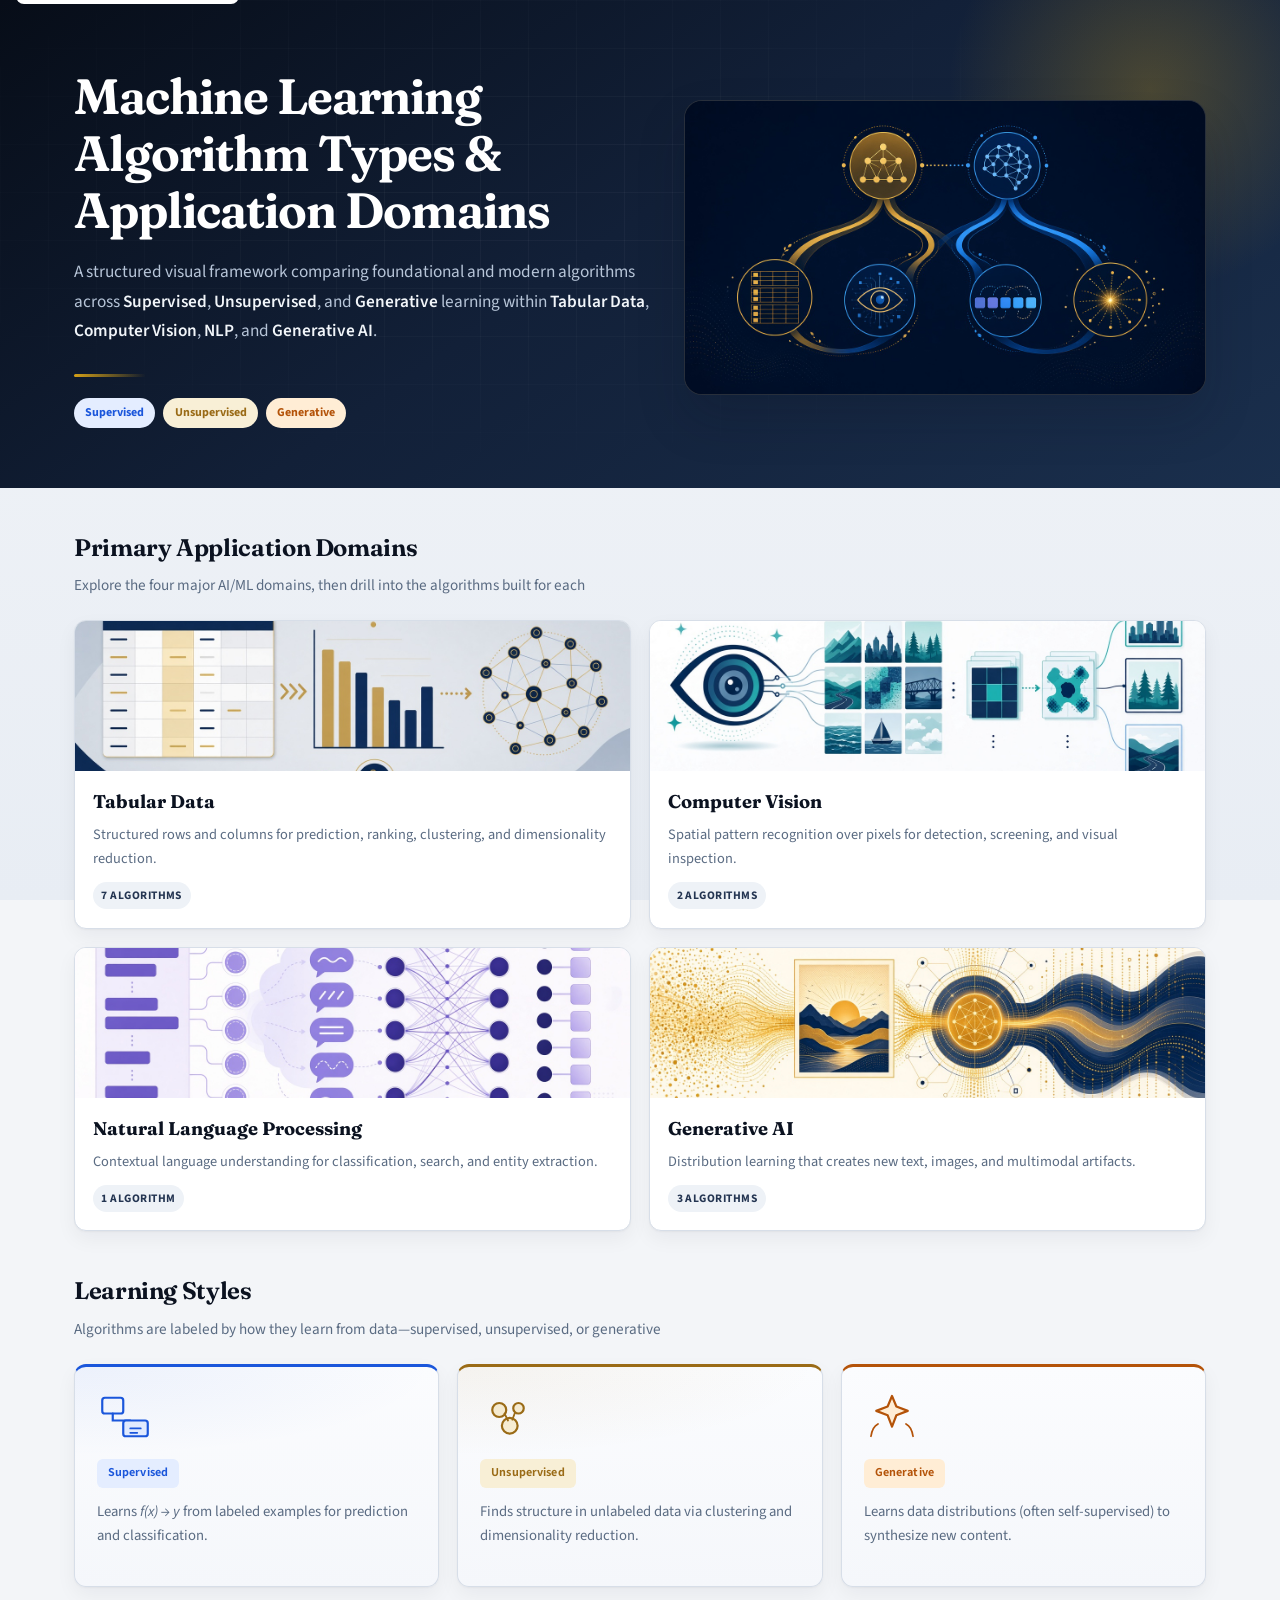
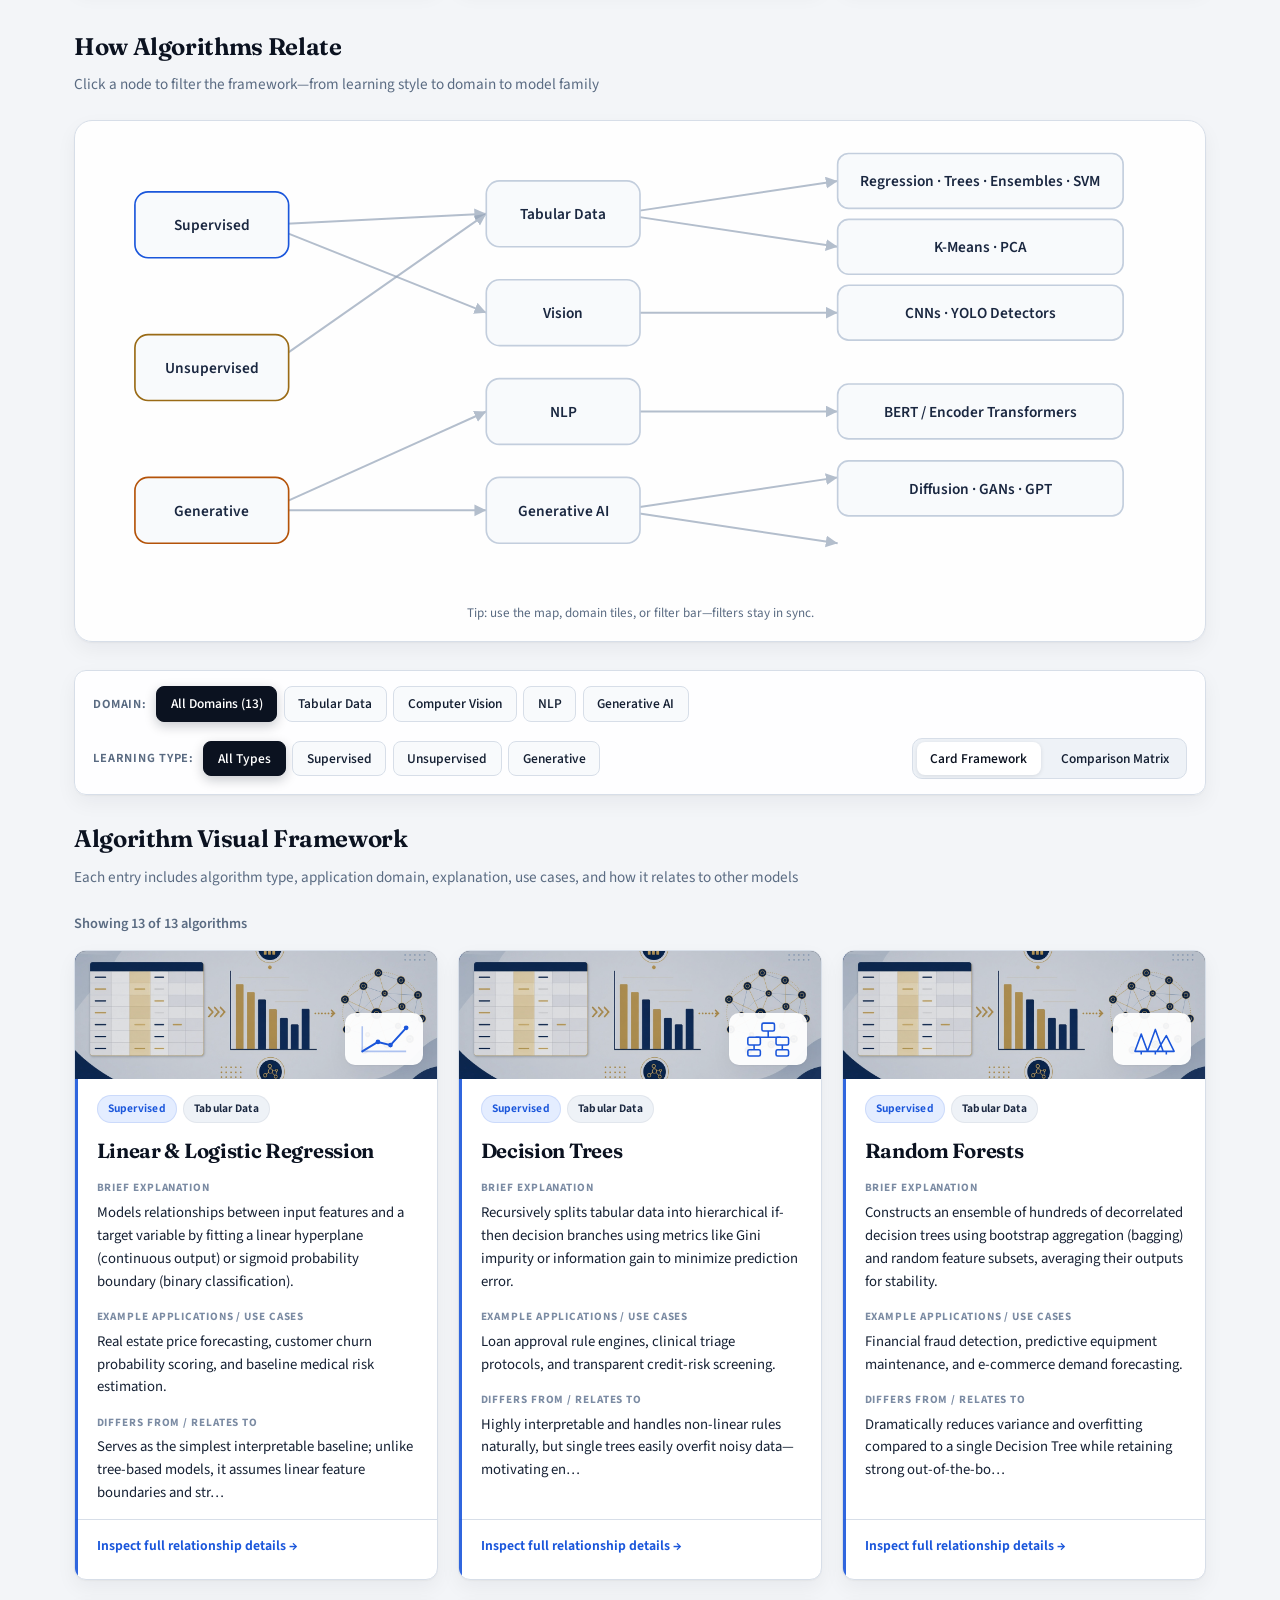
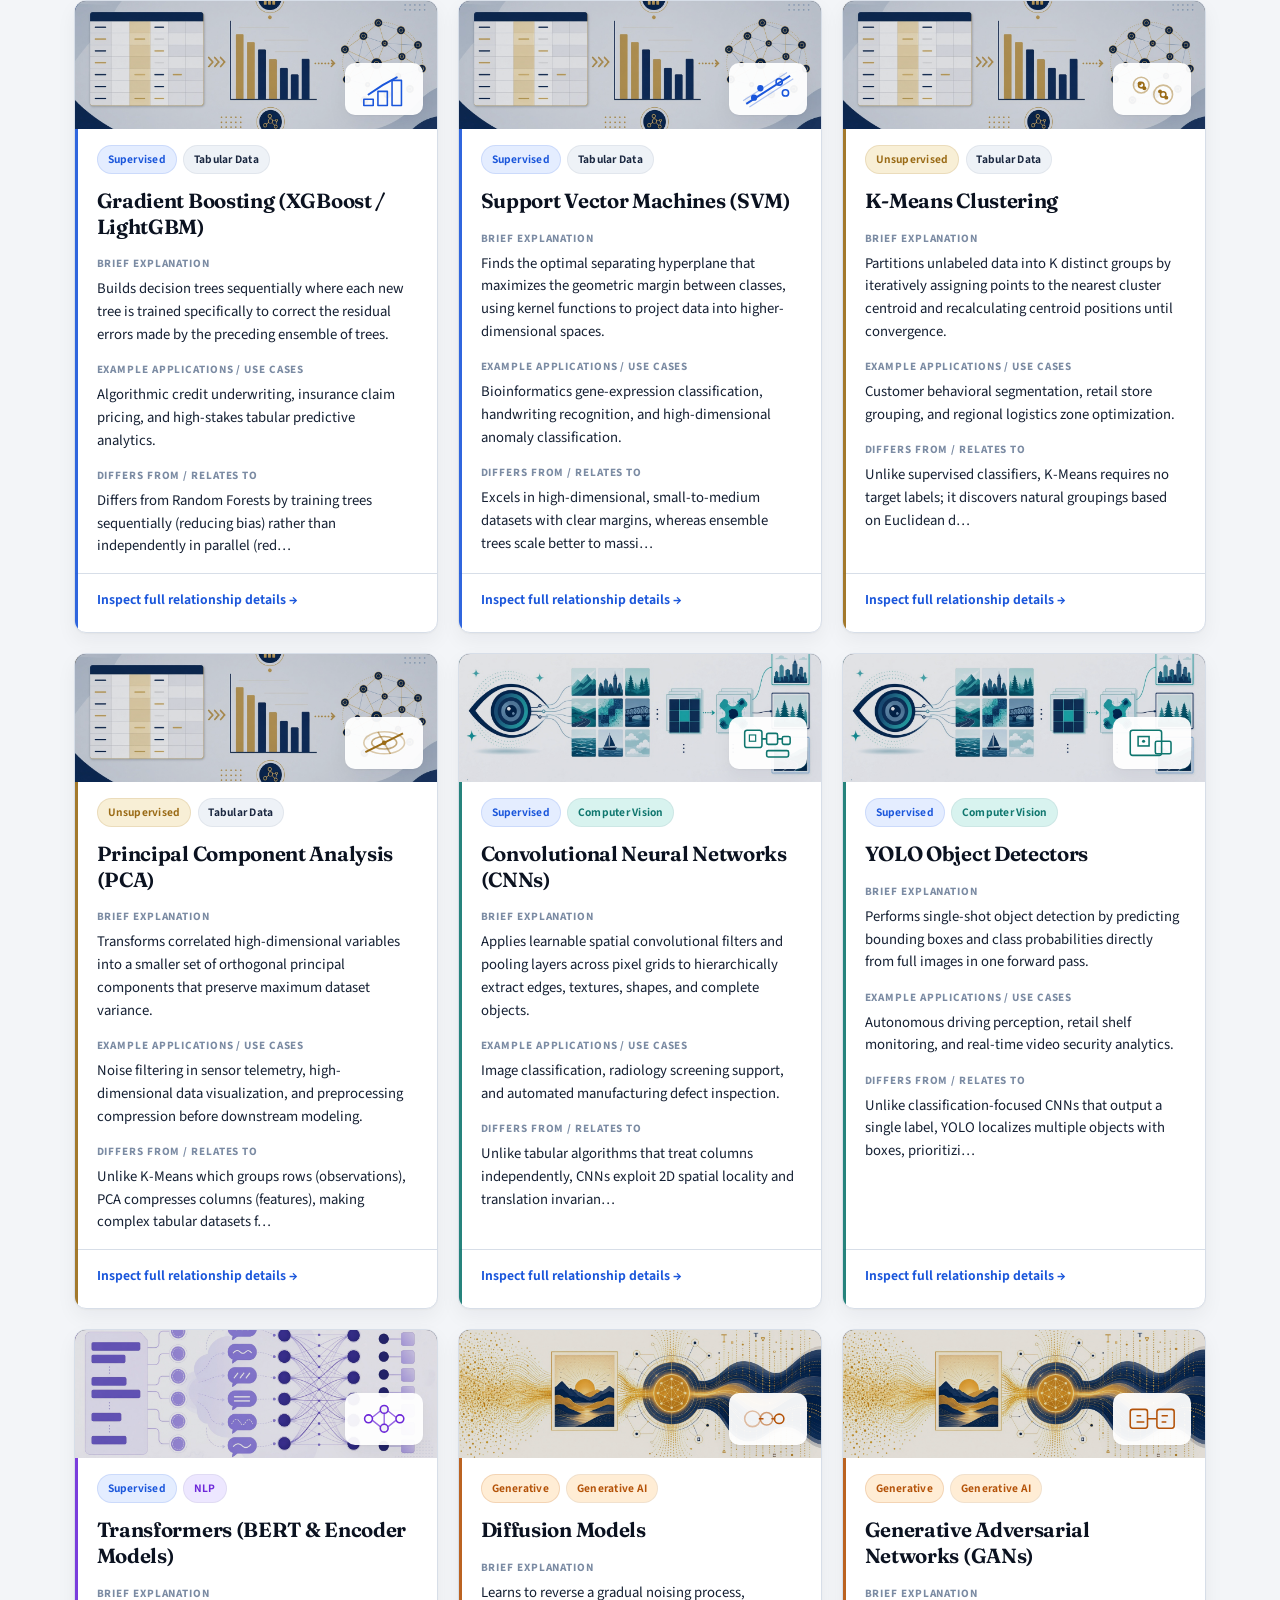
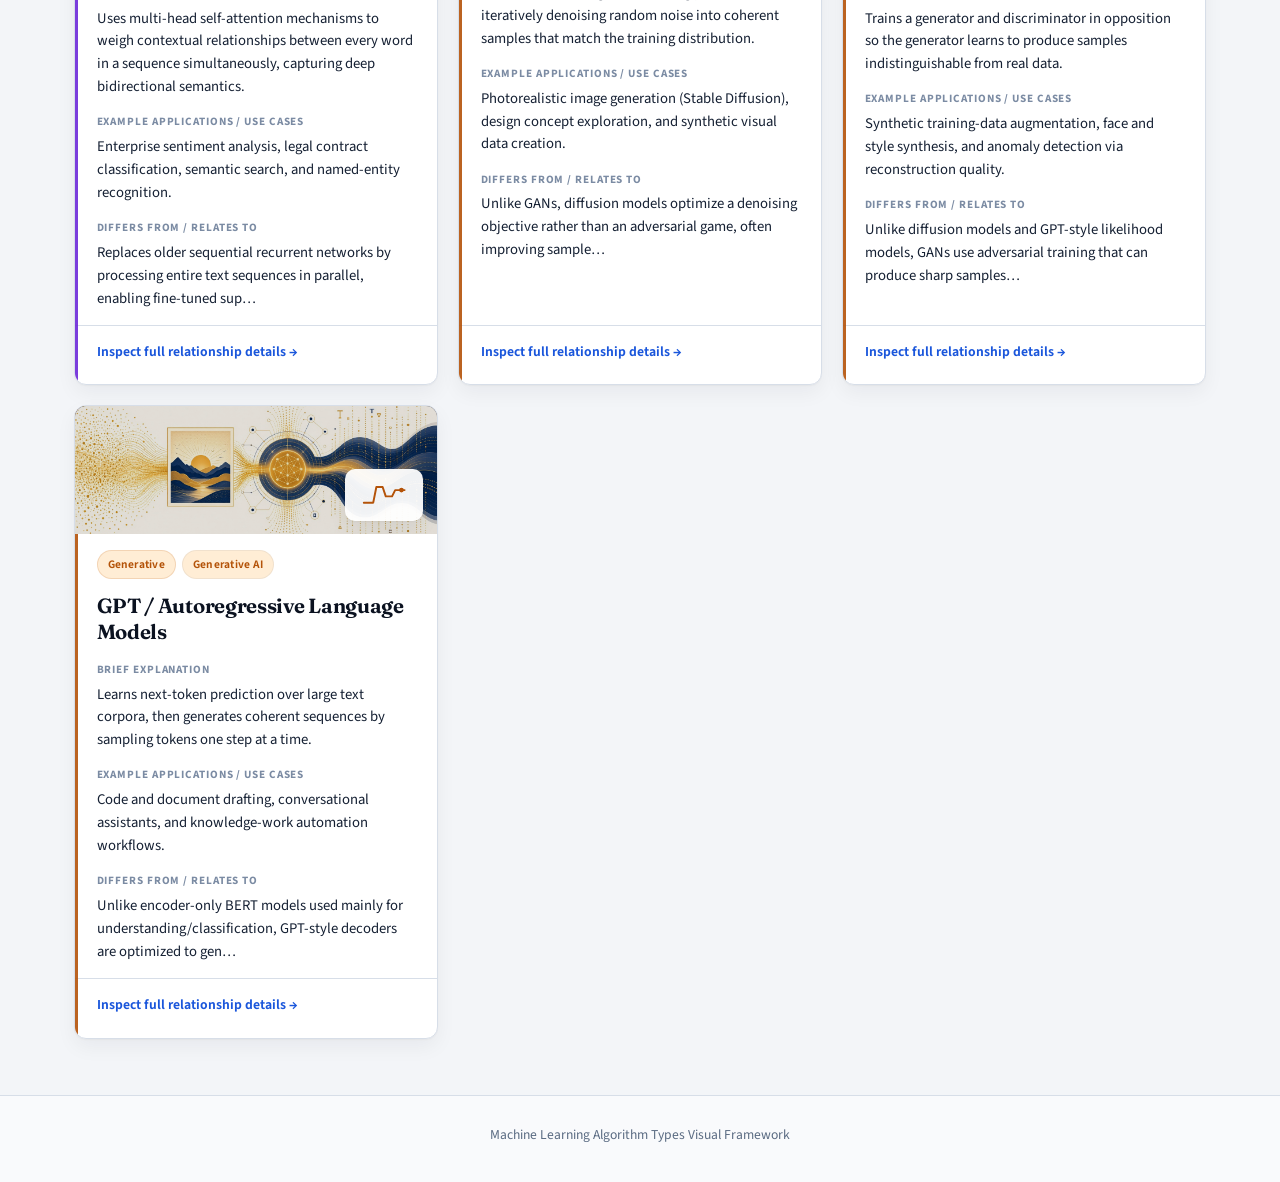
==== commit d506fe1d: "Expand algorithm framework with relationship map and generative models." ====
--- a/index.html
+++ b/index.html
@@ -4,33 +4,39 @@
   <meta charset="UTF-8" />
   <meta name="viewport" content="width=device-width, initial-scale=1.0" />
   <title>Machine Learning Algorithm Types — Visual Framework</title>
-  <meta name="description" content="Portfolio artifact: visual framework of 10 machine learning algorithms across supervised/unsupervised learning and tabular, computer vision, NLP, and generative AI domains." />
+  <meta name="description" content="Visual framework of machine learning algorithms across supervised, unsupervised, and generative learning within tabular data, computer vision, NLP, and generative AI." />
+  <meta property="og:title" content="Machine Learning Algorithm Types & Application Domains" />
+  <meta property="og:description" content="Interactive visual framework comparing algorithms across tabular data, computer vision, NLP, and generative AI." />
+  <meta property="og:image" content="assets/hero-architecture.jpg" />
+  <meta property="og:type" content="website" />
   <link rel="preconnect" href="https://fonts.googleapis.com" />
   <link rel="preconnect" href="https://fonts.gstatic.com" crossorigin />
   <link href="https://fonts.googleapis.com/css2?family=Fraunces:opsz,wght@9..144,500..700&family=Source+Sans+3:wght@400;500;600;700&display=swap" rel="stylesheet" />
   <link rel="stylesheet" href="styles.css" />
 </head>
 <body>
+  <a class="skip-link" href="#framework">Skip to algorithm framework</a>
+
   <header class="hero">
     <div class="container hero-layout">
       <div class="hero-copy">
         <h1>Machine Learning Algorithm Types &amp; Application Domains</h1>
         <p class="subtitle">
-          A structured visual framework comparing 10 foundational and modern algorithms across
-          <strong>Supervised</strong> and <strong>Unsupervised</strong> paradigms within
+          A structured visual framework comparing foundational and modern algorithms across
+          <strong>Supervised</strong>, <strong>Unsupervised</strong>, and <strong>Generative</strong> learning within
           <strong>Tabular Data</strong>, <strong>Computer Vision</strong>, <strong>NLP</strong>, and <strong>Generative AI</strong>.
         </p>
         <div class="hero-accent-line" aria-hidden="true"></div>
-        <ul class="hero-checklist" aria-label="Assignment coverage">
-          <li>10 algorithms classified by learning type</li>
-          <li>Mapped to four primary AI/ML domains</li>
-          <li>Real-world use cases + relationship comparisons</li>
-        </ul>
+        <div class="hero-legend" aria-label="Learning type legend">
+          <span class="legend-chip supervised-badge">Supervised</span>
+          <span class="legend-chip unsupervised-badge">Unsupervised</span>
+          <span class="legend-chip generative-badge">Generative</span>
+        </div>
       </div>
       <figure class="hero-visual">
         <img
           src="assets/hero-architecture.jpg"
-          alt="Visual architecture diagram branching machine learning paradigms into tabular data, computer vision, NLP, and generative AI domains"
+          alt="Architecture diagram connecting learning paradigms to tabular, vision, language, and generative domains"
           width="960"
           height="540"
           loading="eager"
@@ -40,55 +46,53 @@
   </header>
 
   <main class="container">
-    <!-- Domain Atlas: required application domains -->
     <section class="domain-atlas" aria-label="Primary AI and ML Application Domains">
       <div class="section-header">
         <h2>Primary Application Domains</h2>
-        <p>Algorithms are organized across the four major AI/ML domains emphasized in this portfolio artifact</p>
+        <p>Explore the four major AI/ML domains, then drill into the algorithms built for each</p>
       </div>
       <div class="domain-atlas-grid">
         <article class="domain-tile" data-domain="Tabular Data">
-          <img src="assets/domain-tabular.jpg" alt="Illustration of tabular data with spreadsheet grids and charts" width="640" height="360" loading="lazy" />
+          <img src="assets/domain-tabular.jpg" alt="Tabular data illustration with spreadsheet grids and charts" width="640" height="360" loading="lazy" />
           <div class="domain-tile-body">
             <h3>Tabular Data</h3>
             <p>Structured rows and columns for prediction, ranking, clustering, and dimensionality reduction.</p>
-            <span class="domain-count">7 algorithms</span>
+            <span class="domain-count" data-count-domain="Tabular Data">7 algorithms</span>
           </div>
         </article>
         <article class="domain-tile" data-domain="Computer Vision">
-          <img src="assets/domain-vision.jpg" alt="Illustration of computer vision with camera eye and image tiles" width="640" height="360" loading="lazy" />
+          <img src="assets/domain-vision.jpg" alt="Computer vision illustration with camera eye and image feature maps" width="640" height="360" loading="lazy" />
           <div class="domain-tile-body">
             <h3>Computer Vision</h3>
             <p>Spatial pattern recognition over pixels for detection, screening, and visual inspection.</p>
-            <span class="domain-count">1 algorithm family</span>
+            <span class="domain-count" data-count-domain="Computer Vision">2 algorithms</span>
           </div>
         </article>
         <article class="domain-tile" data-domain="NLP">
-          <img src="assets/domain-nlp.jpg" alt="Illustration of natural language processing with tokens and attention links" width="640" height="360" loading="lazy" />
+          <img src="assets/domain-nlp.jpg" alt="Natural language processing illustration with tokens and attention links" width="640" height="360" loading="lazy" />
           <div class="domain-tile-body">
             <h3>Natural Language Processing</h3>
             <p>Contextual language understanding for classification, search, and entity extraction.</p>
-            <span class="domain-count">1 algorithm family</span>
+            <span class="domain-count" data-count-domain="NLP">1 algorithm</span>
           </div>
         </article>
         <article class="domain-tile" data-domain="Generative AI">
-          <img src="assets/domain-generative.jpg" alt="Illustration of generative AI synthesizing images and text from a neural core" width="640" height="360" loading="lazy" />
+          <img src="assets/domain-generative.jpg" alt="Generative AI illustration synthesizing images and text from a neural core" width="640" height="360" loading="lazy" />
           <div class="domain-tile-body">
             <h3>Generative AI</h3>
             <p>Distribution learning that creates new text, images, and multimodal artifacts.</p>
-            <span class="domain-count">1 algorithm family</span>
+            <span class="domain-count" data-count-domain="Generative AI">3 algorithms</span>
           </div>
         </article>
       </div>
     </section>
 
-    <!-- Learning style overview -->
-    <section class="learning-styles" aria-label="Supervised and Unsupervised Learning">
+    <section class="learning-styles" aria-label="Learning Styles">
       <div class="section-header">
         <h2>Learning Styles</h2>
-        <p>Every algorithm below is labeled Supervised or Unsupervised so relationships across paradigms stay clear</p>
-      </div>
-      <div class="learning-style-grid">
+        <p>Algorithms are labeled by how they learn from data—supervised, unsupervised, or generative</p>
+      </div>
+      <div class="learning-style-grid three-col">
         <article class="style-card supervised-border">
           <div class="style-icon" aria-hidden="true">
             <svg viewBox="0 0 64 64" fill="none" xmlns="http://www.w3.org/2000/svg">
@@ -98,21 +102,9 @@
               <path d="M38 45h12M38 50h8" stroke="#1a56db" stroke-width="2" stroke-linecap="round"/>
             </svg>
           </div>
-          <div class="paradigm-tag supervised-badge">Supervised Learning (Labeled Data)</div>
-          <p class="paradigm-desc">Learns an input-to-output mapping <em>f(x) &rarr; y</em> using ground-truth labels for prediction and classification.</p>
-          <div class="domain-branches">
-            <div class="branch-item">
-              <strong>Tabular Data:</strong> Linear/Logistic Regression, Decision Trees, Random Forests, Gradient Boosting, SVM
-            </div>
-            <div class="branch-item">
-              <strong>Computer Vision:</strong> Convolutional Neural Networks (CNNs)
-            </div>
-            <div class="branch-item">
-              <strong>Natural Language Processing:</strong> Transformers (BERT)
-            </div>
-          </div>
+          <div class="paradigm-tag supervised-badge">Supervised</div>
+          <p class="paradigm-desc">Learns <em>f(x) &rarr; y</em> from labeled examples for prediction and classification.</p>
         </article>
-
         <article class="style-card unsupervised-border">
           <div class="style-icon" aria-hidden="true">
             <svg viewBox="0 0 64 64" fill="none" xmlns="http://www.w3.org/2000/svg">
@@ -122,25 +114,105 @@
               <path d="M28 28l4 8M40 27l-3 8" stroke="#9a6b16" stroke-width="2" stroke-linecap="round"/>
             </svg>
           </div>
-          <div class="paradigm-tag unsupervised-badge">Unsupervised &amp; Generative Learning (Unlabeled Data)</div>
-          <p class="paradigm-desc">Discovers latent structure, clusters, compressed manifolds, or probability distributions <em>P(x)</em> without manual labels.</p>
-          <div class="domain-branches">
-            <div class="branch-item">
-              <strong>Tabular Data:</strong> K-Means Clustering, Principal Component Analysis (PCA)
-            </div>
-            <div class="branch-item">
-              <strong>Generative AI:</strong> Diffusion Models, GANs &amp; Autoregressive GPT Transformers
-            </div>
-          </div>
+          <div class="paradigm-tag unsupervised-badge">Unsupervised</div>
+          <p class="paradigm-desc">Finds structure in unlabeled data via clustering and dimensionality reduction.</p>
         </article>
+        <article class="style-card generative-border">
+          <div class="style-icon" aria-hidden="true">
+            <svg viewBox="0 0 64 64" fill="none" xmlns="http://www.w3.org/2000/svg">
+              <path d="M32 8l5 12 13 5-13 5-5 13-5-13-13-5 13-5z" fill="#ffedd5" stroke="#b45309" stroke-width="2.5" stroke-linejoin="round"/>
+              <path d="M48 40c4 2 7 7 8 14M16 40c-4 2-7 7-8 14" stroke="#b45309" stroke-width="2" stroke-linecap="round"/>
+            </svg>
+          </div>
+          <div class="paradigm-tag generative-badge">Generative</div>
+          <p class="paradigm-desc">Learns data distributions (often self-supervised) to synthesize new content.</p>
+        </article>
       </div>
     </section>
 
-    <!-- Interactive Controls -->
+    <section class="relationship-map" aria-label="Algorithm Relationship Map">
+      <div class="section-header">
+        <h2>How Algorithms Relate</h2>
+        <p>Click a node to filter the framework—from learning style to domain to model family</p>
+      </div>
+      <div class="map-shell">
+        <svg class="relation-svg" viewBox="0 0 1000 420" role="img" aria-label="Interactive relationship map from learning styles through domains to algorithms">
+          <defs>
+            <marker id="arrow" markerWidth="8" markerHeight="8" refX="6" refY="3" orient="auto">
+              <path d="M0,0 L6,3 L0,6 Z" fill="#94a3b8"></path>
+            </marker>
+          </defs>
+          <line class="map-line" x1="160" y1="80" x2="360" y2="70" marker-end="url(#arrow)"></line>
+          <line class="map-line" x1="160" y1="80" x2="360" y2="160" marker-end="url(#arrow)"></line>
+          <line class="map-line" x1="160" y1="210" x2="360" y2="70" marker-end="url(#arrow)"></line>
+          <line class="map-line" x1="160" y1="340" x2="360" y2="250" marker-end="url(#arrow)"></line>
+          <line class="map-line" x1="160" y1="340" x2="360" y2="340" marker-end="url(#arrow)"></line>
+          <line class="map-line" x1="480" y1="70" x2="680" y2="40" marker-end="url(#arrow)"></line>
+          <line class="map-line" x1="480" y1="70" x2="680" y2="100" marker-end="url(#arrow)"></line>
+          <line class="map-line" x1="480" y1="160" x2="680" y2="160" marker-end="url(#arrow)"></line>
+          <line class="map-line" x1="480" y1="250" x2="680" y2="250" marker-end="url(#arrow)"></line>
+          <line class="map-line" x1="480" y1="340" x2="680" y2="310" marker-end="url(#arrow)"></line>
+          <line class="map-line" x1="480" y1="340" x2="680" y2="370" marker-end="url(#arrow)"></line>
+
+          <g class="map-node type-node" data-type="Supervised" tabindex="0" role="button" aria-label="Filter Supervised">
+            <rect x="40" y="50" width="140" height="60" rx="12"></rect>
+            <text x="110" y="85" text-anchor="middle">Supervised</text>
+          </g>
+          <g class="map-node type-node" data-type="Unsupervised" tabindex="0" role="button" aria-label="Filter Unsupervised">
+            <rect x="40" y="180" width="140" height="60" rx="12"></rect>
+            <text x="110" y="215" text-anchor="middle">Unsupervised</text>
+          </g>
+          <g class="map-node type-node" data-type="Generative" tabindex="0" role="button" aria-label="Filter Generative">
+            <rect x="40" y="310" width="140" height="60" rx="12"></rect>
+            <text x="110" y="345" text-anchor="middle">Generative</text>
+          </g>
+
+          <g class="map-node domain-node" data-domain="Tabular Data" tabindex="0" role="button" aria-label="Filter Tabular Data">
+            <rect x="360" y="40" width="140" height="60" rx="12"></rect>
+            <text x="430" y="75" text-anchor="middle">Tabular Data</text>
+          </g>
+          <g class="map-node domain-node" data-domain="Computer Vision" tabindex="0" role="button" aria-label="Filter Computer Vision">
+            <rect x="360" y="130" width="140" height="60" rx="12"></rect>
+            <text x="430" y="165" text-anchor="middle">Vision</text>
+          </g>
+          <g class="map-node domain-node" data-domain="NLP" tabindex="0" role="button" aria-label="Filter NLP">
+            <rect x="360" y="220" width="140" height="60" rx="12"></rect>
+            <text x="430" y="255" text-anchor="middle">NLP</text>
+          </g>
+          <g class="map-node domain-node" data-domain="Generative AI" tabindex="0" role="button" aria-label="Filter Generative AI">
+            <rect x="360" y="310" width="140" height="60" rx="12"></rect>
+            <text x="430" y="345" text-anchor="middle">Generative AI</text>
+          </g>
+
+          <g class="map-node leaf-node" data-domain="Tabular Data" tabindex="0" role="button" aria-label="Show tabular algorithms">
+            <rect x="680" y="15" width="260" height="50" rx="10"></rect>
+            <text x="810" y="45" text-anchor="middle">Regression · Trees · Ensembles · SVM</text>
+          </g>
+          <g class="map-node leaf-node" data-domain="Tabular Data" data-type="Unsupervised" tabindex="0" role="button" aria-label="Show unsupervised tabular algorithms">
+            <rect x="680" y="75" width="260" height="50" rx="10"></rect>
+            <text x="810" y="105" text-anchor="middle">K-Means · PCA</text>
+          </g>
+          <g class="map-node leaf-node" data-domain="Computer Vision" tabindex="0" role="button" aria-label="Show computer vision algorithms">
+            <rect x="680" y="135" width="260" height="50" rx="10"></rect>
+            <text x="810" y="165" text-anchor="middle">CNNs · YOLO Detectors</text>
+          </g>
+          <g class="map-node leaf-node" data-domain="NLP" tabindex="0" role="button" aria-label="Show NLP algorithms">
+            <rect x="680" y="225" width="260" height="50" rx="10"></rect>
+            <text x="810" y="255" text-anchor="middle">BERT / Encoder Transformers</text>
+          </g>
+          <g class="map-node leaf-node" data-domain="Generative AI" tabindex="0" role="button" aria-label="Show generative algorithms">
+            <rect x="680" y="295" width="260" height="50" rx="10"></rect>
+            <text x="810" y="325" text-anchor="middle">Diffusion · GANs · GPT</text>
+          </g>
+        </svg>
+        <p class="map-hint">Tip: use the map, domain tiles, or filter bar—filters stay in sync.</p>
+      </div>
+    </section>
+
     <section class="controls-bar" aria-label="Filter and View Controls">
       <div class="filter-group">
         <span class="filter-label">Domain:</span>
-        <button class="filter-btn active" data-domain="all">All Domains (10)</button>
+        <button class="filter-btn active" data-domain="all" id="btn-domain-all">All Domains</button>
         <button class="filter-btn" data-domain="Tabular Data">Tabular Data</button>
         <button class="filter-btn" data-domain="Computer Vision">Computer Vision</button>
         <button class="filter-btn" data-domain="NLP">NLP</button>
@@ -152,6 +224,7 @@
         <button class="type-btn active" data-type="all">All Types</button>
         <button class="type-btn" data-type="Supervised">Supervised</button>
         <button class="type-btn" data-type="Unsupervised">Unsupervised</button>
+        <button class="type-btn" data-type="Generative">Generative</button>
       </div>
 
       <div class="view-toggle">
@@ -160,15 +233,19 @@
       </div>
     </section>
 
-    <div class="framework-intro section-header">
+    <div class="framework-intro section-header" id="framework">
       <h2>Algorithm Visual Framework</h2>
-      <p>Each card includes algorithm type, application domain, a brief explanation, example use cases, and how the model relates to or differs from others</p>
+      <p>Each entry includes algorithm type, application domain, explanation, use cases, and how it relates to other models</p>
     </div>
 
-    <!-- Card Framework View -->
+    <p id="results-count" class="results-count" aria-live="polite"></p>
     <section id="cards-container" class="cards-grid" aria-label="Algorithm Cards"></section>
-
-    <!-- Comparative Relationship Matrix View -->
+    <div id="empty-state" class="empty-state hidden" role="status">
+      <h3>No algorithms match these filters</h3>
+      <p>Reset filters to view the full framework.</p>
+      <button type="button" id="btn-reset-filters">Reset Filters</button>
+    </div>
+
     <section id="matrix-container" class="matrix-wrapper hidden" aria-label="Algorithm Comparison Matrix">
       <div class="table-scroll">
         <table class="comparison-table">
@@ -188,11 +265,10 @@
     </section>
   </main>
 
-  <!-- Detail Modal -->
   <div id="modal-overlay" class="modal-overlay hidden" role="dialog" aria-modal="true" aria-labelledby="modal-title">
-    <div class="modal-card">
+    <div class="modal-card" tabindex="-1">
       <button id="modal-close" class="modal-close" aria-label="Close modal">&times;</button>
-      <div id="modal-media" class="modal-media" aria-hidden="true"></div>
+      <div id="modal-media" class="modal-media"></div>
       <div id="modal-badges" class="card-badges"></div>
       <h3 id="modal-title"></h3>
       <div class="modal-body">
@@ -230,6 +306,13 @@
       "Generative AI": "assets/domain-generative.jpg"
     };
 
+    const domainAlt = {
+      "Tabular Data": "Tabular data domain artwork",
+      "Computer Vision": "Computer vision domain artwork",
+      "NLP": "Natural language processing domain artwork",
+      "Generative AI": "Generative AI domain artwork"
+    };
+
     const icons = {
       regression: `<svg viewBox="0 0 72 48" fill="none" aria-hidden="true"><path d="M8 40 L28 28 L44 32 L64 10" stroke="currentColor" stroke-width="2.5" stroke-linecap="round" stroke-linejoin="round"/><circle cx="28" cy="28" r="3" fill="currentColor"/><circle cx="44" cy="32" r="3" fill="currentColor"/><circle cx="64" cy="10" r="3" fill="currentColor"/><path d="M8 8v32h56" stroke="currentColor" stroke-width="2" opacity=".35"/></svg>`,
       tree: `<svg viewBox="0 0 72 48" fill="none" aria-hidden="true"><rect x="28" y="4" width="16" height="10" rx="2" stroke="currentColor" stroke-width="2"/><path d="M36 14v8M20 22h32" stroke="currentColor" stroke-width="2"/><rect x="10" y="22" width="16" height="10" rx="2" stroke="currentColor" stroke-width="2"/><rect x="46" y="22" width="16" height="10" rx="2" stroke="currentColor" stroke-width="2"/><path d="M18 32v6M54 32v6" stroke="currentColor" stroke-width="2"/><rect x="10" y="38" width="16" height="8" rx="2" stroke="currentColor" stroke-width="2"/><rect x="46" y="38" width="16" height="8" rx="2" stroke="currentColor" stroke-width="2"/></svg>`,
@@ -239,8 +322,11 @@
       kmeans: `<svg viewBox="0 0 72 48" fill="none" aria-hidden="true"><circle cx="22" cy="18" r="10" stroke="currentColor" stroke-width="2" opacity=".45"/><circle cx="50" cy="30" r="12" stroke="currentColor" stroke-width="2" opacity=".45"/><circle cx="20" cy="16" r="2.5" fill="currentColor"/><circle cx="26" cy="22" r="2.5" fill="currentColor"/><circle cx="46" cy="26" r="2.5" fill="currentColor"/><circle cx="54" cy="34" r="2.5" fill="currentColor"/><circle cx="22" cy="18" r="3.5" stroke="currentColor" stroke-width="2"/><circle cx="50" cy="30" r="3.5" stroke="currentColor" stroke-width="2"/></svg>`,
       pca: `<svg viewBox="0 0 72 48" fill="none" aria-hidden="true"><ellipse cx="36" cy="24" rx="26" ry="14" stroke="currentColor" stroke-width="2" opacity=".35"/><ellipse cx="36" cy="24" rx="16" ry="8" stroke="currentColor" stroke-width="2" opacity=".55"/><path d="M12 36 L60 12" stroke="currentColor" stroke-width="2.5"/><path d="M28 10 L44 38" stroke="currentColor" stroke-width="2" opacity=".5"/><circle cx="36" cy="24" r="3" fill="currentColor"/></svg>`,
       cnn: `<svg viewBox="0 0 72 48" fill="none" aria-hidden="true"><rect x="6" y="8" width="22" height="22" rx="3" stroke="currentColor" stroke-width="2"/><rect x="12" y="14" width="8" height="8" stroke="currentColor" stroke-width="1.5"/><rect x="34" y="12" width="14" height="14" rx="2" stroke="currentColor" stroke-width="2"/><rect x="54" y="16" width="10" height="10" rx="2" stroke="currentColor" stroke-width="2"/><path d="M28 19h6M48 19h6" stroke="currentColor" stroke-width="2"/><rect x="34" y="34" width="28" height="8" rx="2" stroke="currentColor" stroke-width="2"/></svg>`,
+      yolo: `<svg viewBox="0 0 72 48" fill="none" aria-hidden="true"><rect x="8" y="8" width="40" height="32" rx="3" stroke="currentColor" stroke-width="2"/><rect x="18" y="16" width="14" height="12" stroke="currentColor" stroke-width="2"/><rect x="40" y="22" width="20" height="16" rx="2" stroke="currentColor" stroke-width="2"/><circle cx="25" cy="22" r="2" fill="currentColor"/></svg>`,
       bert: `<svg viewBox="0 0 72 48" fill="none" aria-hidden="true"><circle cx="16" cy="24" r="5" stroke="currentColor" stroke-width="2"/><circle cx="36" cy="12" r="5" stroke="currentColor" stroke-width="2"/><circle cx="36" cy="36" r="5" stroke="currentColor" stroke-width="2"/><circle cx="56" cy="24" r="5" stroke="currentColor" stroke-width="2"/><path d="M21 22l10-8M21 26l10 8M41 14l10 8M41 34l10-8M36 17v14" stroke="currentColor" stroke-width="1.8" opacity=".7"/></svg>`,
-      gen: `<svg viewBox="0 0 72 48" fill="none" aria-hidden="true"><path d="M36 6l4 10 10 4-10 4-4 10-4-10-10-4 10-4z" stroke="currentColor" stroke-width="2" stroke-linejoin="round"/><rect x="48" y="28" width="16" height="14" rx="2" stroke="currentColor" stroke-width="2"/><path d="M8 34c6-8 12-8 18 0s12 8 18 0" stroke="currentColor" stroke-width="2" stroke-linecap="round"/></svg>`
+      diffusion: `<svg viewBox="0 0 72 48" fill="none" aria-hidden="true"><circle cx="16" cy="24" r="10" stroke="currentColor" stroke-width="2" opacity=".35"/><circle cx="34" cy="24" r="8" stroke="currentColor" stroke-width="2" opacity=".55"/><circle cx="50" cy="24" r="6" stroke="currentColor" stroke-width="2"/><path d="M24 24h6M40 24h5" stroke="currentColor" stroke-width="2"/></svg>`,
+      gan: `<svg viewBox="0 0 72 48" fill="none" aria-hidden="true"><rect x="8" y="12" width="22" height="24" rx="3" stroke="currentColor" stroke-width="2"/><rect x="42" y="12" width="22" height="24" rx="3" stroke="currentColor" stroke-width="2"/><path d="M30 24h12" stroke="currentColor" stroke-width="2"/><path d="M16 20h6M16 28h10M48 20h8M48 28h6" stroke="currentColor" stroke-width="1.8"/></svg>`,
+      gpt: `<svg viewBox="0 0 72 48" fill="none" aria-hidden="true"><path d="M10 34h12l4-20h8l4 12h8l4-8h12" stroke="currentColor" stroke-width="2.5" stroke-linecap="round" stroke-linejoin="round"/><circle cx="58" cy="18" r="3" fill="currentColor"/></svg>`
     };
 
     const algorithms = [
@@ -313,8 +399,17 @@
         domain: "Computer Vision",
         icon: "cnn",
         explanation: "Applies learnable spatial convolutional filters and pooling layers across pixel grids to hierarchically extract edges, textures, shapes, and complete objects.",
-        useCases: "Autonomous vehicle object detection, radiology tumor screening (MRI/X-ray), and automated manufacturing defect inspection.",
+        useCases: "Image classification, radiology screening support, and automated manufacturing defect inspection.",
         comparison: "Unlike tabular algorithms that treat columns independently, CNNs exploit 2D spatial locality and translation invariance, making them purpose-built for visual imagery."
+      },
+      {
+        name: "YOLO Object Detectors",
+        type: "Supervised",
+        domain: "Computer Vision",
+        icon: "yolo",
+        explanation: "Performs single-shot object detection by predicting bounding boxes and class probabilities directly from full images in one forward pass.",
+        useCases: "Autonomous driving perception, retail shelf monitoring, and real-time video security analytics.",
+        comparison: "Unlike classification-focused CNNs that output a single label, YOLO localizes multiple objects with boxes, prioritizing speed for real-time detection pipelines."
       },
       {
         name: "Transformers (BERT & Encoder Models)",
@@ -326,22 +421,56 @@
         comparison: "Replaces older sequential recurrent networks by processing entire text sequences in parallel, enabling fine-tuned supervised accuracy across language understanding tasks."
       },
       {
-        name: "Diffusion Models, GANs & GPT",
-        type: "Unsupervised",
+        name: "Diffusion Models",
+        type: "Generative",
         domain: "Generative AI",
-        icon: "gen",
-        explanation: "Learns underlying data distributions via self-supervised next-token prediction (GPT), adversarial generator-discriminator games (GANs), or iterative denoising (Diffusion) to synthesize novel outputs.",
-        useCases: "Photorealistic image generation (Stable Diffusion), synthetic training data creation (GANs), and code/text synthesis (GPT).",
-        comparison: "Unlike discriminative supervised models that classify or score existing inputs, generative models create brand-new, coherent text, images, and multimodal artifacts."
+        icon: "diffusion",
+        explanation: "Learns to reverse a gradual noising process, iteratively denoising random noise into coherent samples that match the training distribution.",
+        useCases: "Photorealistic image generation (Stable Diffusion), design concept exploration, and synthetic visual data creation.",
+        comparison: "Unlike GANs, diffusion models optimize a denoising objective rather than an adversarial game, often improving sample stability and diversity at the cost of slower sampling."
+      },
+      {
+        name: "Generative Adversarial Networks (GANs)",
+        type: "Generative",
+        domain: "Generative AI",
+        icon: "gan",
+        explanation: "Trains a generator and discriminator in opposition so the generator learns to produce samples indistinguishable from real data.",
+        useCases: "Synthetic training-data augmentation, face and style synthesis, and anomaly detection via reconstruction quality.",
+        comparison: "Unlike diffusion models and GPT-style likelihood models, GANs use adversarial training that can produce sharp samples but may suffer from mode collapse and training instability."
+      },
+      {
+        name: "GPT / Autoregressive Language Models",
+        type: "Generative",
+        domain: "Generative AI",
+        icon: "gpt",
+        explanation: "Learns next-token prediction over large text corpora, then generates coherent sequences by sampling tokens one step at a time.",
+        useCases: "Code and document drafting, conversational assistants, and knowledge-work automation workflows.",
+        comparison: "Unlike encoder-only BERT models used mainly for understanding/classification, GPT-style decoders are optimized to generate open-ended text and multimodal continuations."
       }
     ];
 
     let activeDomain = "all";
     let activeType = "all";
+    let lastFocus = null;
 
     const cardsContainer = document.getElementById("cards-container");
     const matrixBody = document.getElementById("matrix-body");
     const modalOverlay = document.getElementById("modal-overlay");
+    const emptyState = document.getElementById("empty-state");
+    const resultsCount = document.getElementById("results-count");
+    const btnDomainAll = document.getElementById("btn-domain-all");
+
+    function badgeClassFor(type) {
+      if (type === "Supervised") return "supervised-badge";
+      if (type === "Unsupervised") return "unsupervised-badge";
+      return "generative-badge";
+    }
+
+    function teaser(text) {
+      const clean = text.replace(/\s+/g, " ").trim();
+      if (clean.length <= 120) return clean;
+      return clean.slice(0, 117).trimEnd() + "…";
+    }
 
     function getFilteredAlgorithms() {
       return algorithms.filter((algo) => {
@@ -351,55 +480,81 @@
       });
     }
 
+    function updateDomainCounts() {
+      document.querySelectorAll("[data-count-domain]").forEach((el) => {
+        const domain = el.dataset.countDomain;
+        const count = algorithms.filter((a) => a.domain === domain).length;
+        el.textContent = count === 1 ? "1 algorithm" : `${count} algorithms`;
+      });
+      btnDomainAll.textContent = `All Domains (${algorithms.length})`;
+    }
+
+    function syncFilterButtons() {
+      document.querySelectorAll(".filter-btn").forEach((b) => {
+        b.classList.toggle("active", b.dataset.domain === activeDomain);
+      });
+      document.querySelectorAll(".type-btn").forEach((b) => {
+        b.classList.toggle("active", b.dataset.type === activeType);
+      });
+    }
+
     function render() {
       const filtered = getFilteredAlgorithms();
 
-      cardsContainer.innerHTML = filtered.map((algo) => {
-        const badgeClass = algo.type === "Supervised" ? "supervised-badge" : "unsupervised-badge";
-        return `
-          <article class="algo-card" tabindex="0" data-index="${algorithms.indexOf(algo)}" data-type="${algo.type}" data-domain="${algo.domain}" aria-label="${algo.name}">
-            <div class="card-visual">
-              <img class="card-domain-art" src="${domainArt[algo.domain]}" alt="" loading="lazy" />
-              <div class="card-icon">${icons[algo.icon]}</div>
+      resultsCount.textContent = `Showing ${filtered.length} of ${algorithms.length} algorithms`;
+
+      if (!filtered.length) {
+        cardsContainer.innerHTML = "";
+        matrixBody.innerHTML = "";
+        emptyState.classList.remove("hidden");
+        return;
+      }
+      emptyState.classList.add("hidden");
+
+      cardsContainer.innerHTML = filtered.map((algo) => `
+        <article class="algo-card" tabindex="0" data-index="${algorithms.indexOf(algo)}" data-type="${algo.type}" data-domain="${algo.domain}" aria-label="${algo.name}">
+          <div class="card-visual">
+            <img class="card-domain-art" src="${domainArt[algo.domain]}" alt="${domainAlt[algo.domain]}" loading="lazy" />
+            <div class="card-icon">${icons[algo.icon]}</div>
+          </div>
+          <div class="card-badges">
+            <span class="badge ${badgeClassFor(algo.type)}">${algo.type}</span>
+            <span class="badge domain-badge" data-domain="${algo.domain}">${algo.domain}</span>
+          </div>
+          <h3>${algo.name}</h3>
+          <div class="card-field">
+            <span class="field-label">Brief Explanation</span>
+            <p>${algo.explanation}</p>
+          </div>
+          <div class="card-field">
+            <span class="field-label">Example Applications / Use Cases</span>
+            <p>${algo.useCases}</p>
+          </div>
+          <div class="card-field differs-field">
+            <span class="field-label">Differs From / Relates To</span>
+            <p>${teaser(algo.comparison)}</p>
+          </div>
+          <div class="card-footer">
+            <span class="inspect-link">Inspect full relationship details &rarr;</span>
+          </div>
+        </article>
+      `).join("");
+
+      matrixBody.innerHTML = filtered.map((algo) => `
+        <tr class="matrix-row" tabindex="0" data-index="${algorithms.indexOf(algo)}" aria-label="Open details for ${algo.name}">
+          <td class="sticky-col">
+            <div class="matrix-algo">
+              <span class="matrix-icon">${icons[algo.icon]}</span>
+              <strong>${algo.name}</strong>
             </div>
-            <div class="card-badges">
-              <span class="badge ${badgeClass}">${algo.type}</span>
-              <span class="badge domain-badge" data-domain="${algo.domain}">${algo.domain}</span>
-            </div>
-            <h3>${algo.name}</h3>
-            <div class="card-field">
-              <span class="field-label">Brief Explanation</span>
-              <p>${algo.explanation}</p>
-            </div>
-            <div class="card-field">
-              <span class="field-label">Example Applications / Use Cases</span>
-              <p>${algo.useCases}</p>
-            </div>
-            <div class="card-footer">
-              <span class="inspect-link">Inspect Relationships &amp; Details &rarr;</span>
-            </div>
-          </article>
-        `;
-      }).join("");
-
-      matrixBody.innerHTML = filtered.map((algo) => {
-        const badgeClass = algo.type === "Supervised" ? "supervised-badge" : "unsupervised-badge";
-        return `
-          <tr>
-            <td>
-              <div class="matrix-algo">
-                <span class="matrix-icon">${icons[algo.icon]}</span>
-                <strong>${algo.name}</strong>
-              </div>
-            </td>
-            <td><span class="badge ${badgeClass}">${algo.type}</span></td>
-            <td><span class="badge domain-badge" data-domain="${algo.domain}">${algo.domain}</span></td>
-            <td>${algo.explanation}</td>
-            <td>${algo.useCases}</td>
-            <td>${algo.comparison}</td>
-          </tr>
-        `;
-      }).join("");
+          </td>
+          <td><span class="badge ${badgeClassFor(algo.type)}">${algo.type}</span></td>
+          <td><span class="badge domain-badge" data-domain="${algo.domain}">${algo.domain}</span></td>
+          <td>${algo.explanation}</td>
+          <td>${algo.useCases}</td>
+          <td>${algo.comparison}</td>
+        </tr>
+      `).join("");
 
       document.querySelectorAll(".algo-card").forEach((card) => {
         card.addEventListener("click", () => openModal(algorithms[card.dataset.index]));
@@ -410,16 +565,26 @@
           }
         });
       });
+
+      document.querySelectorAll(".matrix-row").forEach((row) => {
+        row.addEventListener("click", () => openModal(algorithms[row.dataset.index]));
+        row.addEventListener("keydown", (e) => {
+          if (e.key === "Enter" || e.key === " ") {
+            e.preventDefault();
+            openModal(algorithms[row.dataset.index]);
+          }
+        });
+      });
     }
 
     function openModal(algo) {
-      const badgeClass = algo.type === "Supervised" ? "supervised-badge" : "unsupervised-badge";
+      lastFocus = document.activeElement;
       document.getElementById("modal-media").innerHTML = `
-        <img src="${domainArt[algo.domain]}" alt="" />
+        <img src="${domainArt[algo.domain]}" alt="${domainAlt[algo.domain]}" />
         <div class="modal-icon">${icons[algo.icon]}</div>
       `;
       document.getElementById("modal-badges").innerHTML = `
-        <span class="badge ${badgeClass}">${algo.type}</span>
+        <span class="badge ${badgeClassFor(algo.type)}">${algo.type}</span>
         <span class="badge domain-badge" data-domain="${algo.domain}">${algo.domain}</span>
       `;
       document.getElementById("modal-title").textContent = algo.name;
@@ -429,45 +594,73 @@
       document.getElementById("modal-usecases").textContent = algo.useCases;
       document.getElementById("modal-comparison").textContent = algo.comparison;
       modalOverlay.classList.remove("hidden");
+      document.body.classList.add("modal-open");
+      document.getElementById("modal-close").focus();
     }
 
     function closeModal() {
       modalOverlay.classList.add("hidden");
-    }
-
-    function setDomainFilter(domain) {
+      document.body.classList.remove("modal-open");
+      if (lastFocus && typeof lastFocus.focus === "function") lastFocus.focus();
+    }
+
+    function setFilters({ domain = activeDomain, type = activeType, scroll = true } = {}) {
       activeDomain = domain;
-      document.querySelectorAll(".filter-btn").forEach((b) => {
-        b.classList.toggle("active", b.dataset.domain === domain);
-      });
+      activeType = type;
+      syncFilterButtons();
       render();
-      document.getElementById("cards-container").scrollIntoView({ behavior: "smooth", block: "start" });
+      if (scroll) {
+        document.getElementById("framework").scrollIntoView({ behavior: "smooth", block: "start" });
+      }
+    }
+
+    function resetFilters() {
+      setFilters({ domain: "all", type: "all", scroll: true });
     }
 
     document.querySelectorAll(".filter-btn").forEach((btn) => {
-      btn.addEventListener("click", () => setDomainFilter(btn.dataset.domain));
+      btn.addEventListener("click", () => setFilters({ domain: btn.dataset.domain }));
     });
 
+    document.querySelectorAll(".type-btn").forEach((btn) => {
+      btn.addEventListener("click", () => setFilters({ type: btn.dataset.type, scroll: false }));
+    });
+
     document.querySelectorAll(".domain-tile").forEach((tile) => {
-      tile.addEventListener("click", () => setDomainFilter(tile.dataset.domain));
       tile.setAttribute("tabindex", "0");
       tile.setAttribute("role", "button");
+      const activate = () => setFilters({ domain: tile.dataset.domain, type: "all" });
+      tile.addEventListener("click", activate);
       tile.addEventListener("keydown", (e) => {
         if (e.key === "Enter" || e.key === " ") {
           e.preventDefault();
-          setDomainFilter(tile.dataset.domain);
+          activate();
         }
       });
     });
 
-    document.querySelectorAll(".type-btn").forEach((btn) => {
-      btn.addEventListener("click", () => {
-        document.querySelectorAll(".type-btn").forEach((b) => b.classList.remove("active"));
-        btn.classList.add("active");
-        activeType = btn.dataset.type;
-        render();
+    document.querySelectorAll(".map-node").forEach((node) => {
+      const activate = () => {
+        const domain = node.dataset.domain || "all";
+        const type = node.dataset.type || "all";
+        if (node.classList.contains("type-node")) {
+          setFilters({ domain: "all", type });
+        } else if (node.dataset.type && node.dataset.domain) {
+          setFilters({ domain, type });
+        } else {
+          setFilters({ domain, type: "all" });
+        }
+      };
+      node.addEventListener("click", activate);
+      node.addEventListener("keydown", (e) => {
+        if (e.key === "Enter" || e.key === " ") {
+          e.preventDefault();
+          activate();
+        }
       });
     });
+
+    document.getElementById("btn-reset-filters").addEventListener("click", resetFilters);
 
     const btnGrid = document.getElementById("btn-grid-view");
     const btnMatrix = document.getElementById("btn-matrix-view");
@@ -495,10 +688,30 @@
     modalOverlay.addEventListener("click", (e) => {
       if (e.target === modalOverlay) closeModal();
     });
+
     document.addEventListener("keydown", (e) => {
-      if (e.key === "Escape") closeModal();
+      if (e.key === "Escape" && !modalOverlay.classList.contains("hidden")) {
+        closeModal();
+        return;
+      }
+      if (modalOverlay.classList.contains("hidden")) return;
+      if (e.key !== "Tab") return;
+      const focusables = modalOverlay.querySelectorAll("button, [href], input, select, textarea, [tabindex]:not([tabindex='-1'])");
+      const list = Array.from(focusables).filter((el) => !el.hasAttribute("disabled"));
+      if (!list.length) return;
+      const first = list[0];
+      const last = list[list.length - 1];
+      if (e.shiftKey && document.activeElement === first) {
+        e.preventDefault();
+        last.focus();
+      } else if (!e.shiftKey && document.activeElement === last) {
+        e.preventDefault();
+        first.focus();
+      }
     });
 
+    updateDomainCounts();
+    syncFilterButtons();
     render();
   </script>
 </body>
--- a/styles.css
+++ b/styles.css
@@ -21,6 +21,8 @@
   --domain-nlp-bg: #ede7ff;
   --domain-gen: #b45309;
   --domain-gen-bg: #ffedd5;
+  --accent-gen: #b45309;
+  --accent-gen-bg: #ffedd5;
   --shadow-sm: 0 1px 2px rgba(11, 18, 32, 0.04), 0 8px 20px rgba(11, 18, 32, 0.05);
   --shadow-md: 0 12px 32px rgba(11, 18, 32, 0.12);
   --shadow-lg: 0 24px 48px rgba(11, 18, 32, 0.18);
@@ -138,28 +140,34 @@
   align-items: center;
 }
 
-.hero-checklist {
+.skip-link {
+  position: absolute;
+  left: 1rem;
+  top: -40px;
+  z-index: 10000;
+  background: #fff;
+  color: var(--navy-primary);
+  padding: 0.55rem 0.85rem;
+  border-radius: 8px;
+  font-weight: 600;
+}
+
+.skip-link:focus {
+  top: 1rem;
+}
+
+.hero-legend {
   margin-top: 1.35rem;
-  list-style: none;
-  display: grid;
-  gap: 0.45rem;
-  color: #c5d0e0;
-  font-size: 0.92rem;
-}
-
-.hero-checklist li {
   display: flex;
-  align-items: center;
-  gap: 0.55rem;
-}
-
-.hero-checklist li::before {
-  content: "";
-  width: 7px;
-  height: 7px;
-  border-radius: 50%;
-  background: var(--accent-gold-bright);
-  flex-shrink: 0;
+  flex-wrap: wrap;
+  gap: 0.5rem;
+}
+
+.legend-chip {
+  font-size: 0.75rem;
+  font-weight: 700;
+  padding: 0.3rem 0.7rem;
+  border-radius: 999px;
 }
 
 .hero-visual {
@@ -247,8 +255,101 @@
 
 .learning-style-grid {
   display: grid;
-  grid-template-columns: repeat(auto-fit, minmax(300px, 1fr));
+  grid-template-columns: repeat(auto-fit, minmax(240px, 1fr));
   gap: 1.15rem;
+}
+
+.learning-style-grid.three-col {
+  grid-template-columns: repeat(3, minmax(0, 1fr));
+}
+
+.relationship-map {
+  margin-top: 2.5rem;
+}
+
+.map-shell {
+  background: rgba(255, 255, 255, 0.92);
+  border: 1px solid var(--border-subtle);
+  border-radius: var(--radius-lg);
+  padding: 1rem 1rem 0.75rem;
+  box-shadow: var(--shadow-sm);
+  overflow-x: auto;
+}
+
+.relation-svg {
+  width: 100%;
+  min-width: 780px;
+  height: auto;
+  display: block;
+}
+
+.map-line {
+  stroke: #94a3b8;
+  stroke-width: 1.8;
+  opacity: 0.7;
+}
+
+.map-node rect {
+  fill: #f8fafc;
+  stroke: var(--border-strong);
+  stroke-width: 1.5;
+  transition: fill 0.2s ease, stroke 0.2s ease;
+}
+
+.map-node text {
+  fill: var(--navy-secondary);
+  font-size: 14px;
+  font-family: "Source Sans 3", sans-serif;
+  font-weight: 600;
+  pointer-events: none;
+}
+
+.map-node {
+  cursor: pointer;
+}
+
+.map-node:hover rect,
+.map-node:focus rect {
+  fill: #eef4ff;
+  stroke: var(--accent-blue);
+}
+
+.type-node[data-type="Supervised"] rect { stroke: var(--accent-blue); }
+.type-node[data-type="Unsupervised"] rect { stroke: var(--accent-gold); }
+.type-node[data-type="Generative"] rect { stroke: var(--accent-gen); }
+
+.map-hint {
+  margin: 0.35rem 0 0.25rem;
+  font-size: 0.82rem;
+  color: var(--text-muted);
+  text-align: center;
+}
+
+.results-count {
+  margin: 0 0 0.85rem;
+  font-size: 0.9rem;
+  color: var(--text-muted);
+  font-weight: 600;
+}
+
+.empty-state {
+  text-align: center;
+  padding: 2.5rem 1.25rem;
+  background: var(--bg-card);
+  border: 1px dashed var(--border-strong);
+  border-radius: var(--radius-md);
+  margin-bottom: 2rem;
+}
+
+.empty-state h3 {
+  font-family: "Fraunces", Georgia, serif;
+  margin-bottom: 0.4rem;
+  color: var(--navy-primary);
+}
+
+.empty-state p {
+  color: var(--text-muted);
+  margin-bottom: 1rem;
 }
 
 .style-card {
@@ -335,6 +436,10 @@
 
 .unsupervised-border {
   border-top: 3px solid var(--accent-gold);
+}
+
+.generative-border {
+  border-top: 3px solid var(--accent-gen);
 }
 
 .supervised-border::before,
@@ -660,6 +765,20 @@
   border-color: rgba(154, 107, 22, 0.14);
 }
 
+.generative-badge {
+  background: var(--accent-gen-bg);
+  color: var(--accent-gen);
+  border-color: rgba(180, 83, 9, 0.16);
+}
+
+.algo-card[data-type="Generative"] {
+  --card-accent: var(--accent-gen);
+}
+
+.differs-field p {
+  color: var(--navy-soft);
+}
+
 .domain-badge {
   background: var(--domain-bg);
   color: var(--navy-secondary);
@@ -765,6 +884,35 @@
   letter-spacing: 0.01em;
   position: sticky;
   top: 0;
+  z-index: 2;
+}
+
+.comparison-table th:first-child,
+.comparison-table td.sticky-col {
+  position: sticky;
+  left: 0;
+  z-index: 1;
+  background: #fff;
+  min-width: 220px;
+  box-shadow: 4px 0 10px rgba(15, 23, 42, 0.04);
+}
+
+.comparison-table th:first-child {
+  z-index: 3;
+  background: #0b1220;
+}
+
+.matrix-row {
+  cursor: pointer;
+}
+
+.matrix-row:focus {
+  outline: 2px solid var(--accent-blue);
+  outline-offset: -2px;
+}
+
+body.modal-open {
+  overflow: hidden;
 }
 
 .comparison-table td {
@@ -960,6 +1108,12 @@
   background: rgba(255, 255, 255, 0.45);
 }
 
+@media (max-width: 980px) {
+  .learning-style-grid.three-col {
+    grid-template-columns: 1fr;
+  }
+}
+
 @media (max-width: 900px) {
   .hero-layout {
     grid-template-columns: 1fr;
@@ -967,6 +1121,43 @@
 
   .domain-atlas-grid {
     grid-template-columns: 1fr;
+  }
+}
+
+@media print {
+  body {
+    background: #fff;
+  }
+
+  .controls-bar,
+  .skip-link,
+  .map-hint,
+  .hero-visual,
+  .card-visual,
+  .modal-overlay {
+    display: none !important;
+  }
+
+  .algo-card,
+  .matrix-wrapper,
+  .domain-tile,
+  .style-card {
+    break-inside: avoid;
+    box-shadow: none;
+  }
+
+  .cards-grid {
+    display: block;
+  }
+
+  .algo-card {
+    border: 1px solid #ccc;
+    margin-bottom: 0.85rem;
+    padding: 0.75rem;
+  }
+
+  #matrix-container.hidden {
+    display: block !important;
   }
 }
 
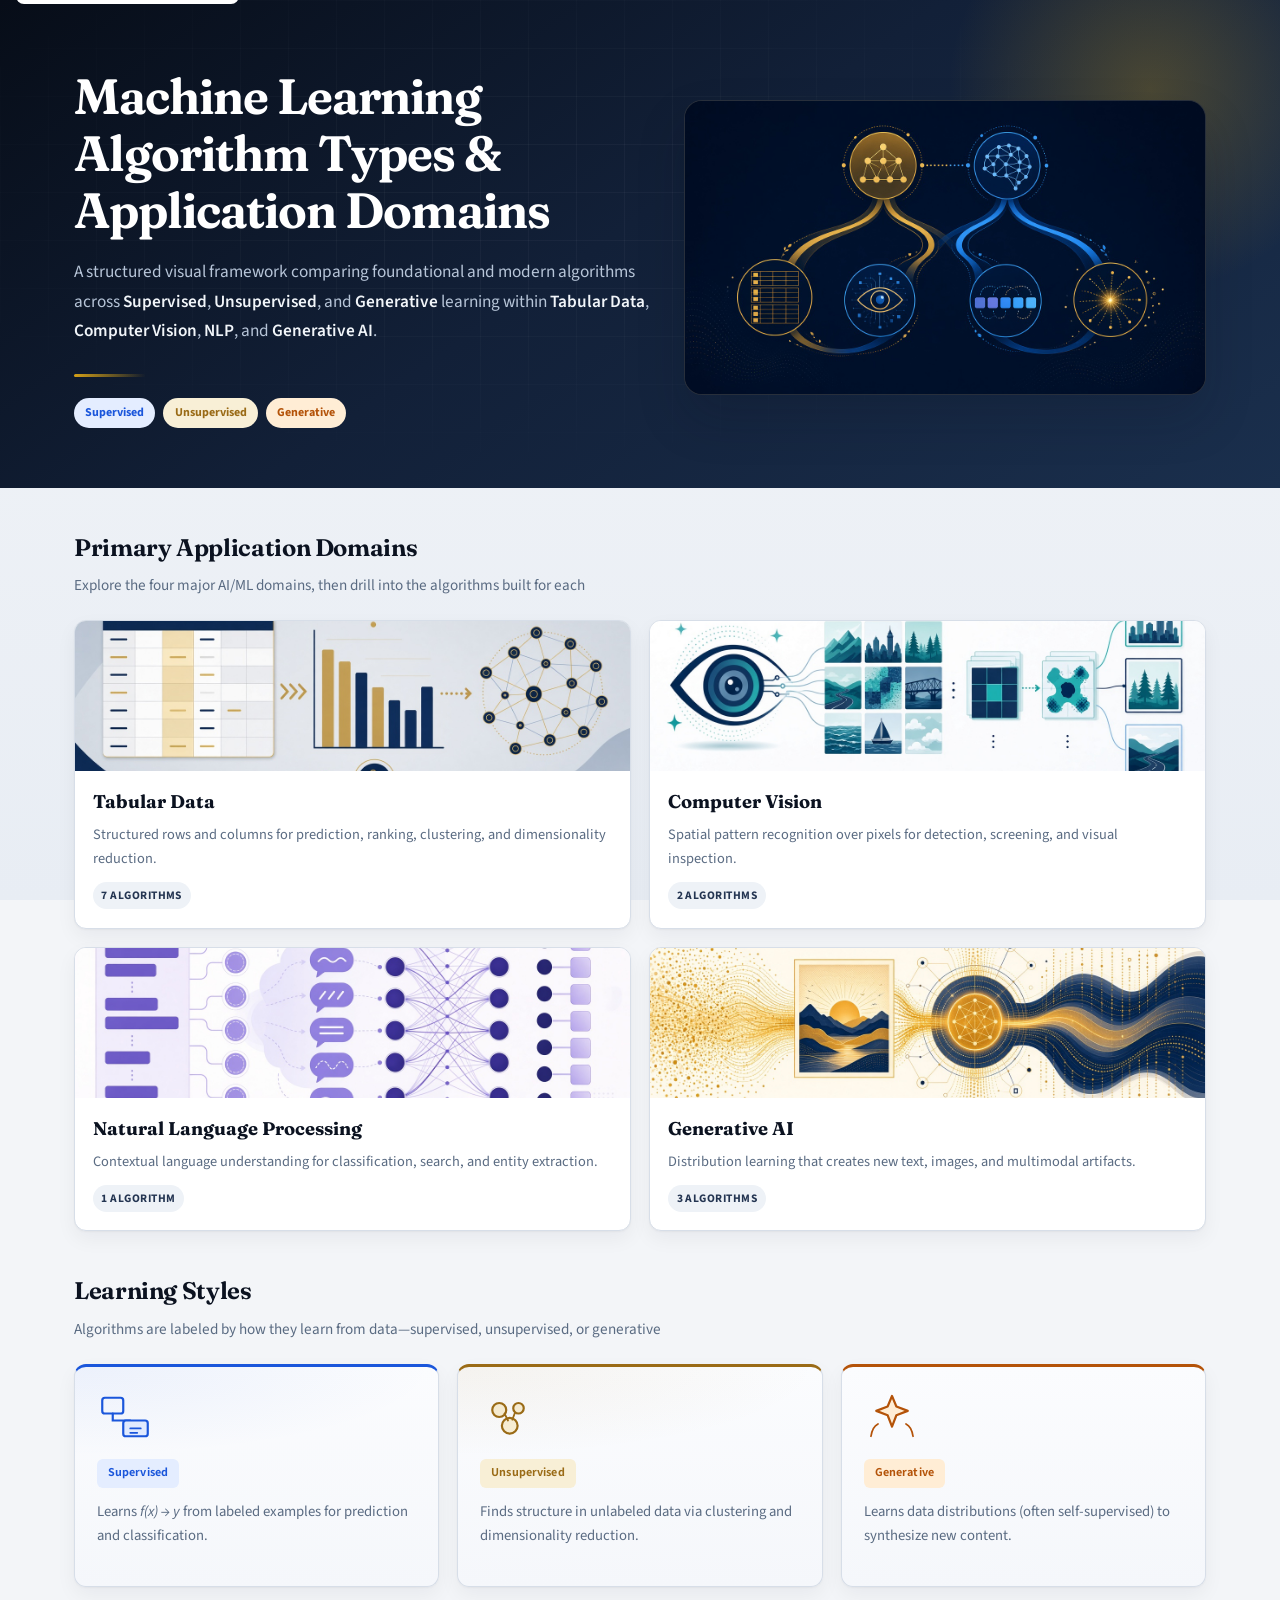
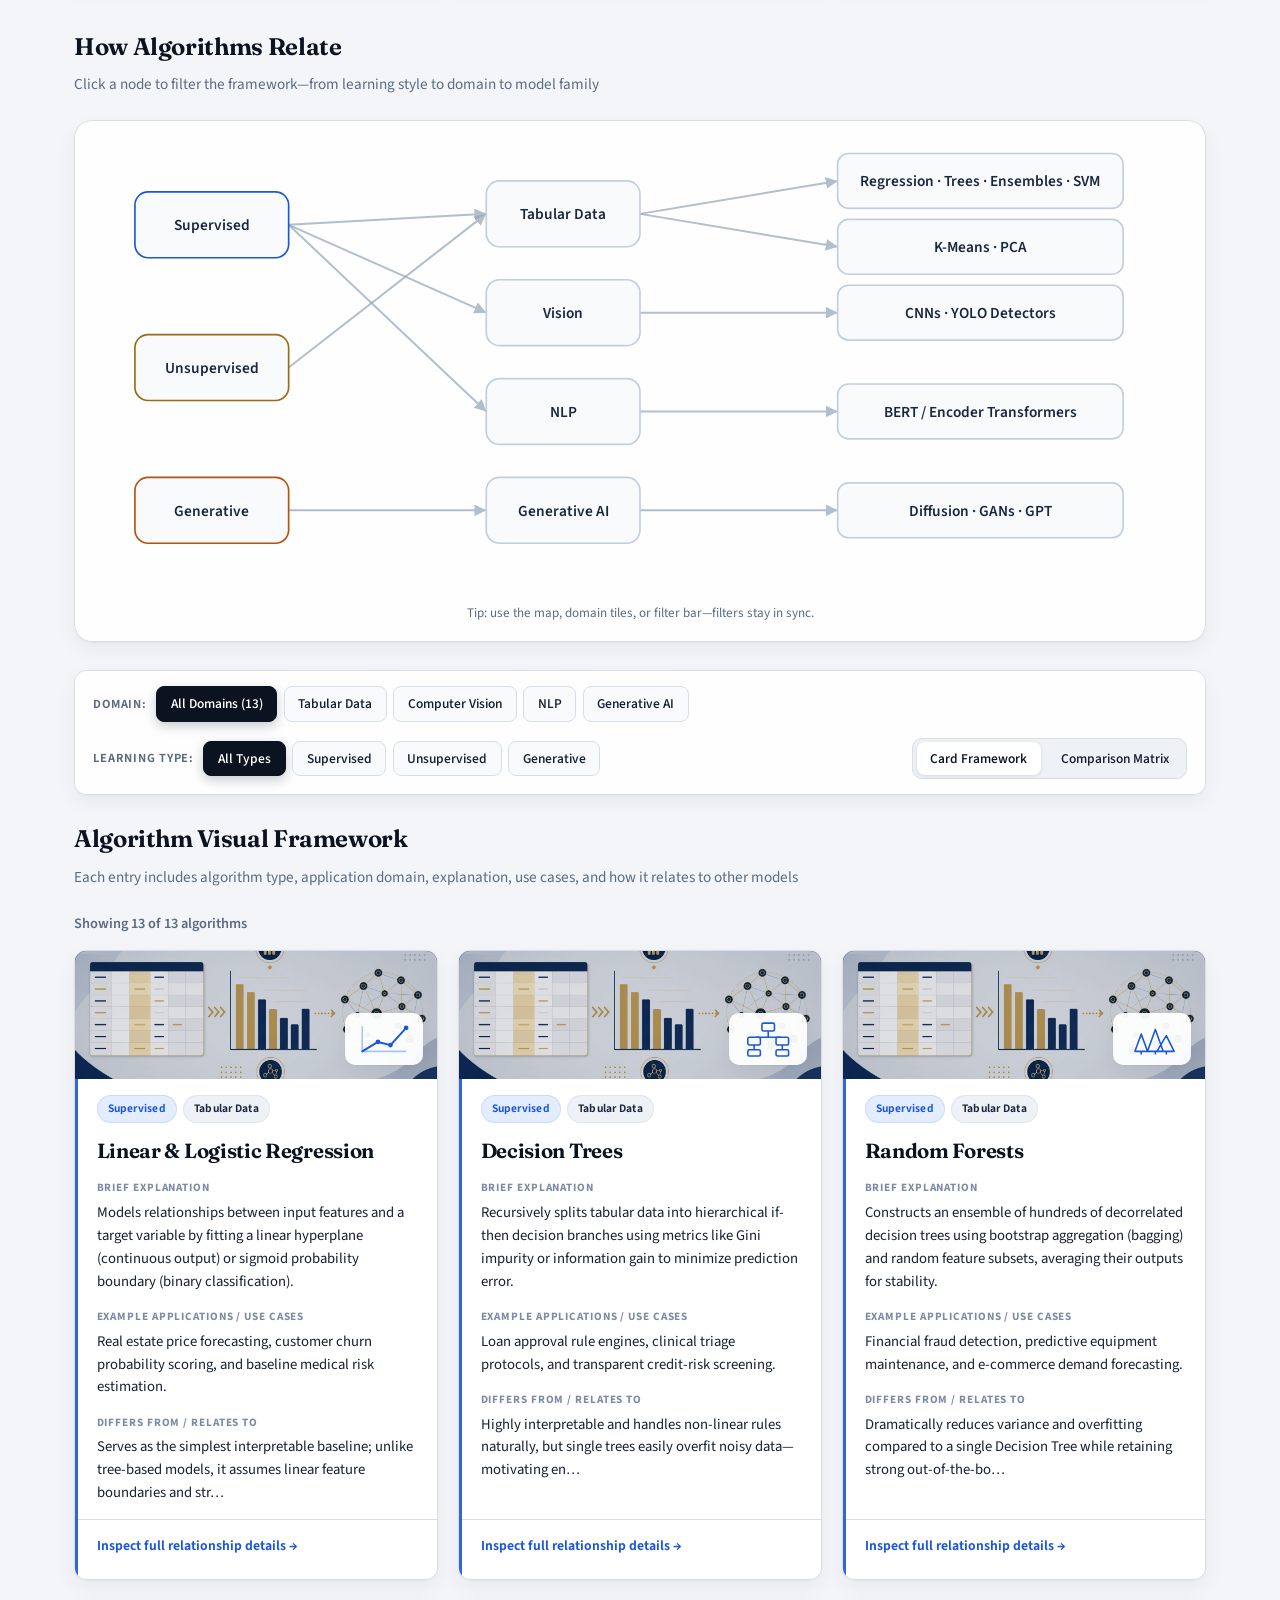
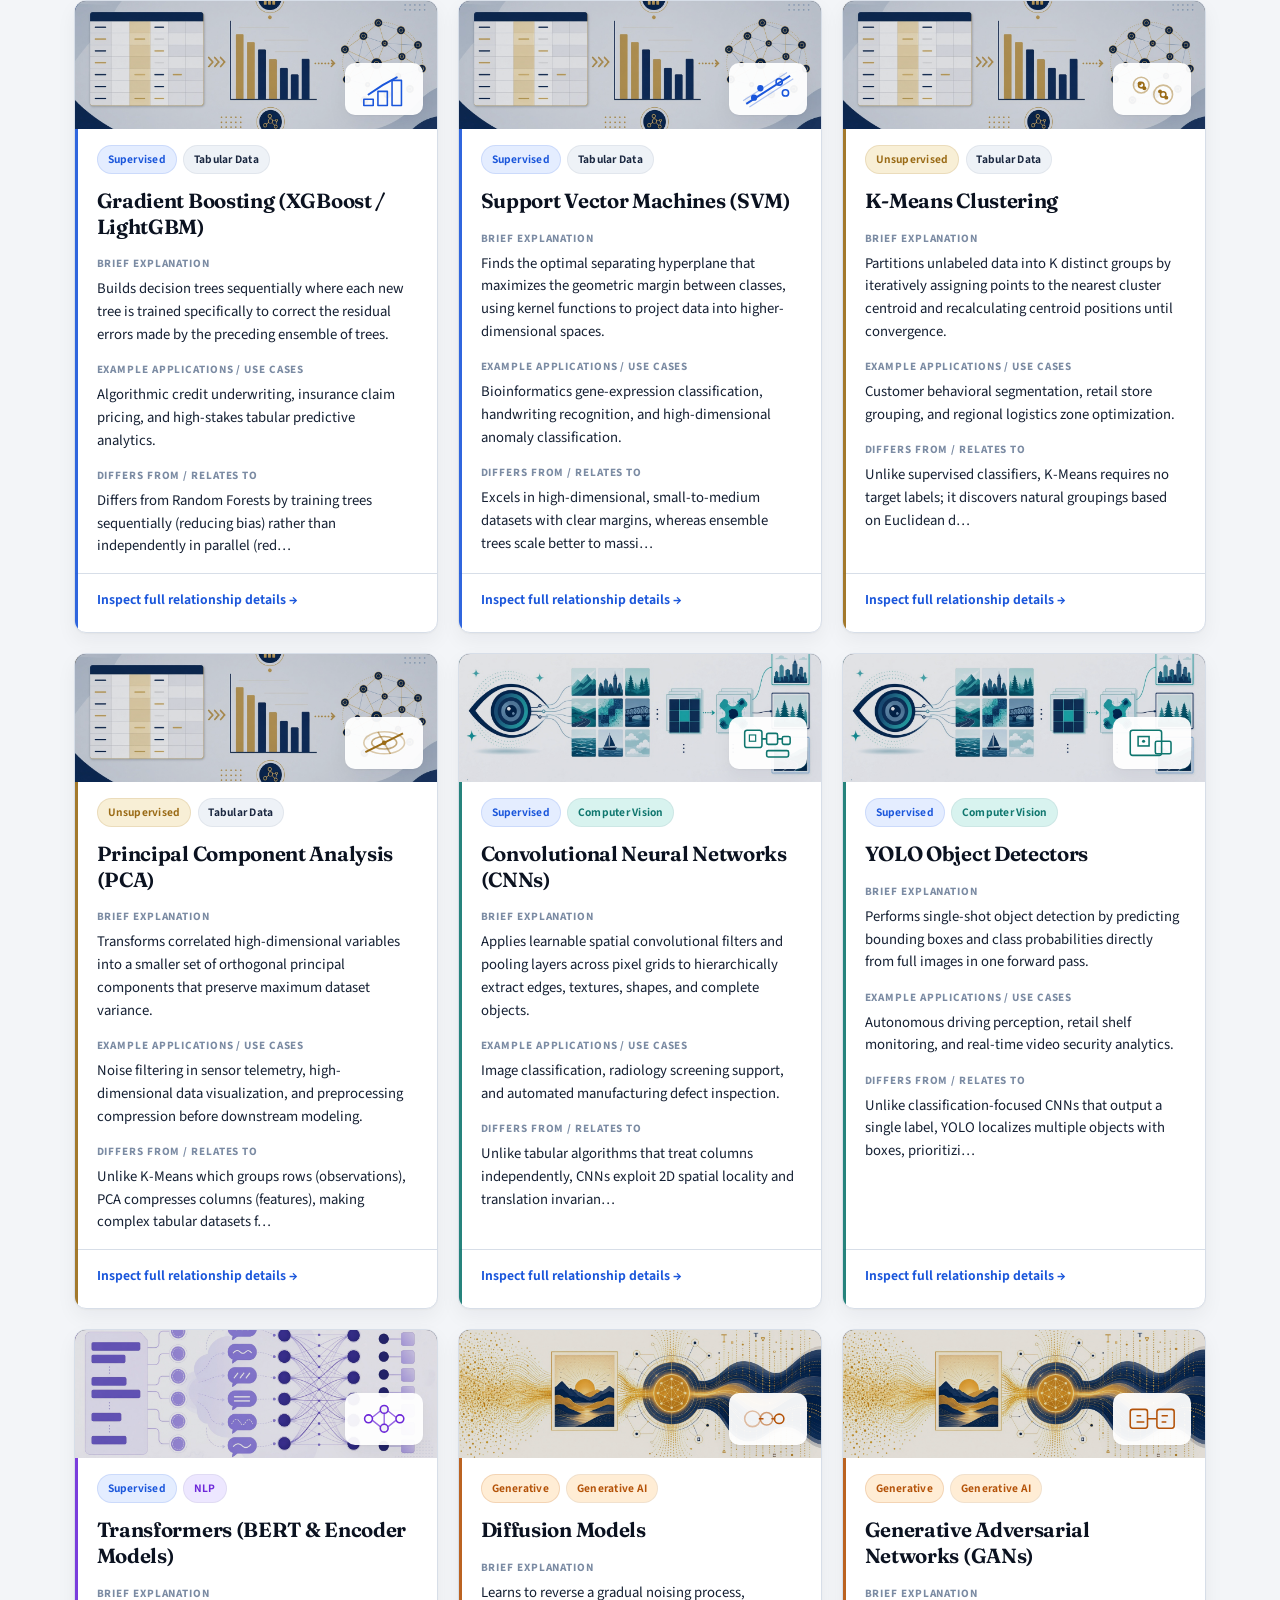
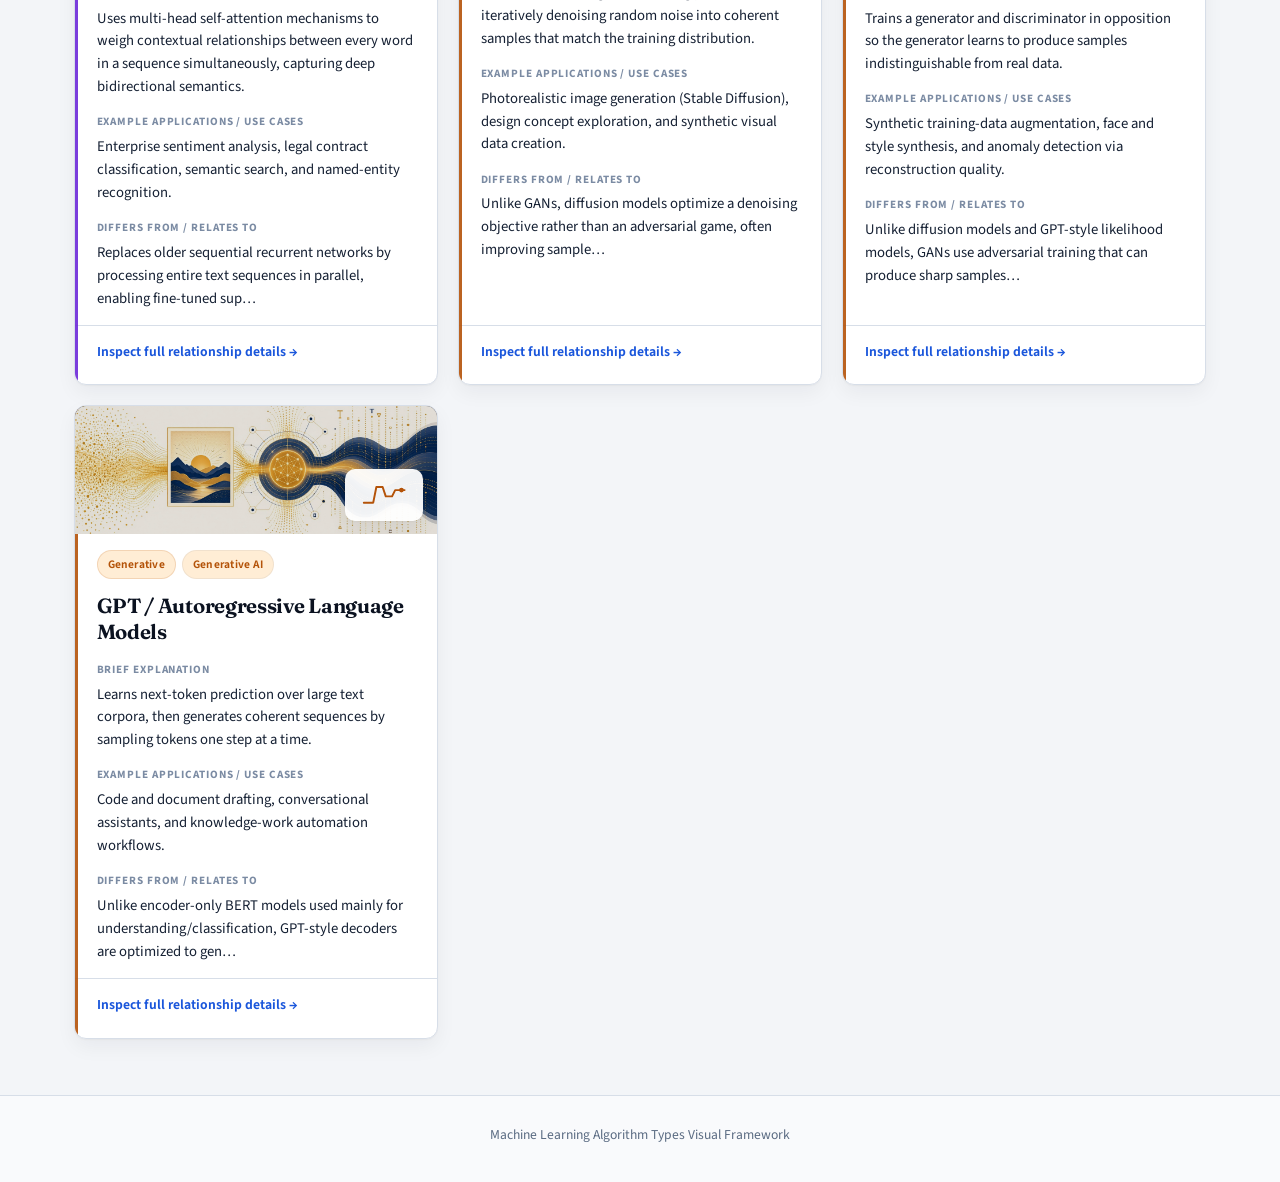
==== commit c4b34f12: "Fix dangling relationship-map arrow and correct learning-style links." ====
--- a/index.html
+++ b/index.html
@@ -142,17 +142,18 @@
               <path d="M0,0 L6,3 L0,6 Z" fill="#94a3b8"></path>
             </marker>
           </defs>
-          <line class="map-line" x1="160" y1="80" x2="360" y2="70" marker-end="url(#arrow)"></line>
-          <line class="map-line" x1="160" y1="80" x2="360" y2="160" marker-end="url(#arrow)"></line>
-          <line class="map-line" x1="160" y1="210" x2="360" y2="70" marker-end="url(#arrow)"></line>
-          <line class="map-line" x1="160" y1="340" x2="360" y2="250" marker-end="url(#arrow)"></line>
-          <line class="map-line" x1="160" y1="340" x2="360" y2="340" marker-end="url(#arrow)"></line>
-          <line class="map-line" x1="480" y1="70" x2="680" y2="40" marker-end="url(#arrow)"></line>
-          <line class="map-line" x1="480" y1="70" x2="680" y2="100" marker-end="url(#arrow)"></line>
-          <line class="map-line" x1="480" y1="160" x2="680" y2="160" marker-end="url(#arrow)"></line>
-          <line class="map-line" x1="480" y1="250" x2="680" y2="250" marker-end="url(#arrow)"></line>
-          <line class="map-line" x1="480" y1="340" x2="680" y2="310" marker-end="url(#arrow)"></line>
-          <line class="map-line" x1="480" y1="340" x2="680" y2="370" marker-end="url(#arrow)"></line>
+          <!-- Learning style → domain -->
+          <line class="map-line" x1="180" y1="80" x2="360" y2="70" marker-end="url(#arrow)"></line>
+          <line class="map-line" x1="180" y1="80" x2="360" y2="160" marker-end="url(#arrow)"></line>
+          <line class="map-line" x1="180" y1="80" x2="360" y2="250" marker-end="url(#arrow)"></line>
+          <line class="map-line" x1="180" y1="210" x2="360" y2="70" marker-end="url(#arrow)"></line>
+          <line class="map-line" x1="180" y1="340" x2="360" y2="340" marker-end="url(#arrow)"></line>
+          <!-- Domain → algorithm families -->
+          <line class="map-line" x1="500" y1="70" x2="680" y2="40" marker-end="url(#arrow)"></line>
+          <line class="map-line" x1="500" y1="70" x2="680" y2="100" marker-end="url(#arrow)"></line>
+          <line class="map-line" x1="500" y1="160" x2="680" y2="160" marker-end="url(#arrow)"></line>
+          <line class="map-line" x1="500" y1="250" x2="680" y2="250" marker-end="url(#arrow)"></line>
+          <line class="map-line" x1="500" y1="340" x2="680" y2="340" marker-end="url(#arrow)"></line>
 
           <g class="map-node type-node" data-type="Supervised" tabindex="0" role="button" aria-label="Filter Supervised">
             <rect x="40" y="50" width="140" height="60" rx="12"></rect>
@@ -201,8 +202,8 @@
             <text x="810" y="255" text-anchor="middle">BERT / Encoder Transformers</text>
           </g>
           <g class="map-node leaf-node" data-domain="Generative AI" tabindex="0" role="button" aria-label="Show generative algorithms">
-            <rect x="680" y="295" width="260" height="50" rx="10"></rect>
-            <text x="810" y="325" text-anchor="middle">Diffusion · GANs · GPT</text>
+            <rect x="680" y="315" width="260" height="50" rx="10"></rect>
+            <text x="810" y="345" text-anchor="middle">Diffusion · GANs · GPT</text>
           </g>
         </svg>
         <p class="map-hint">Tip: use the map, domain tiles, or filter bar—filters stay in sync.</p>
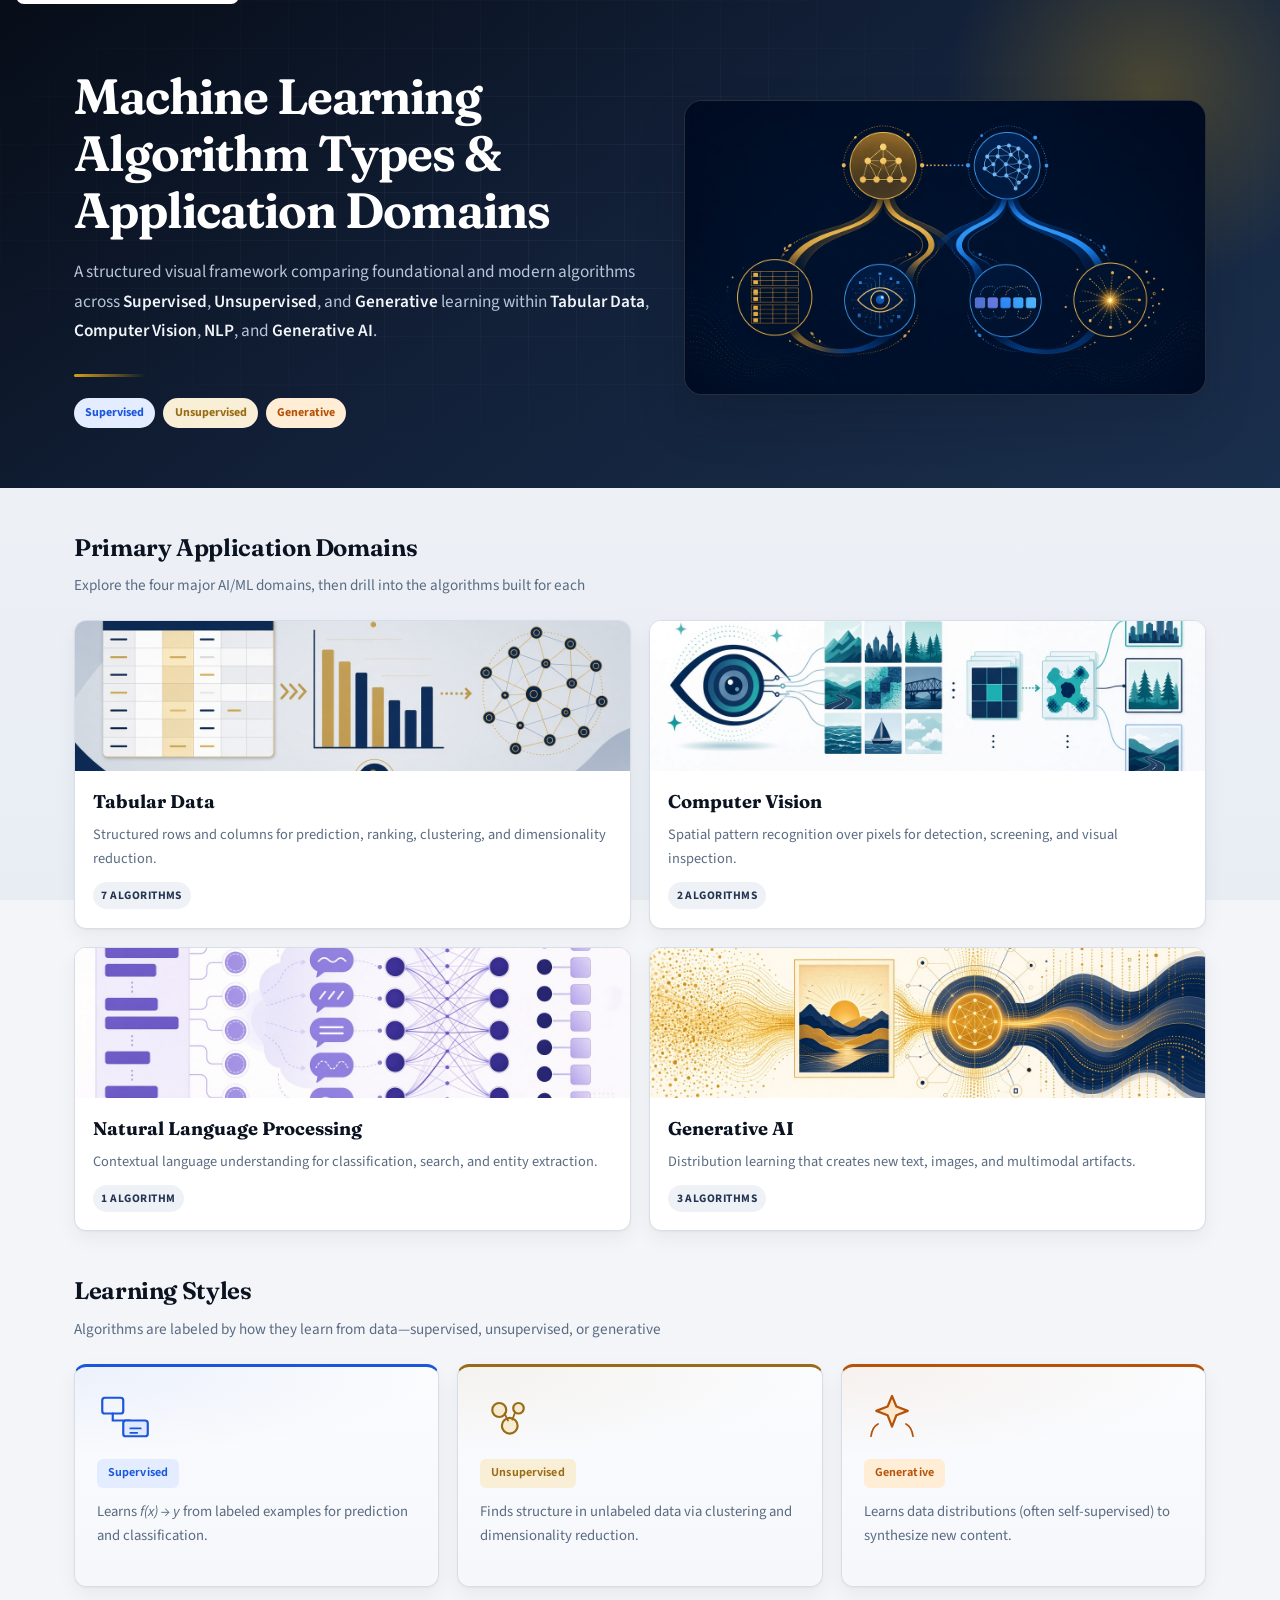
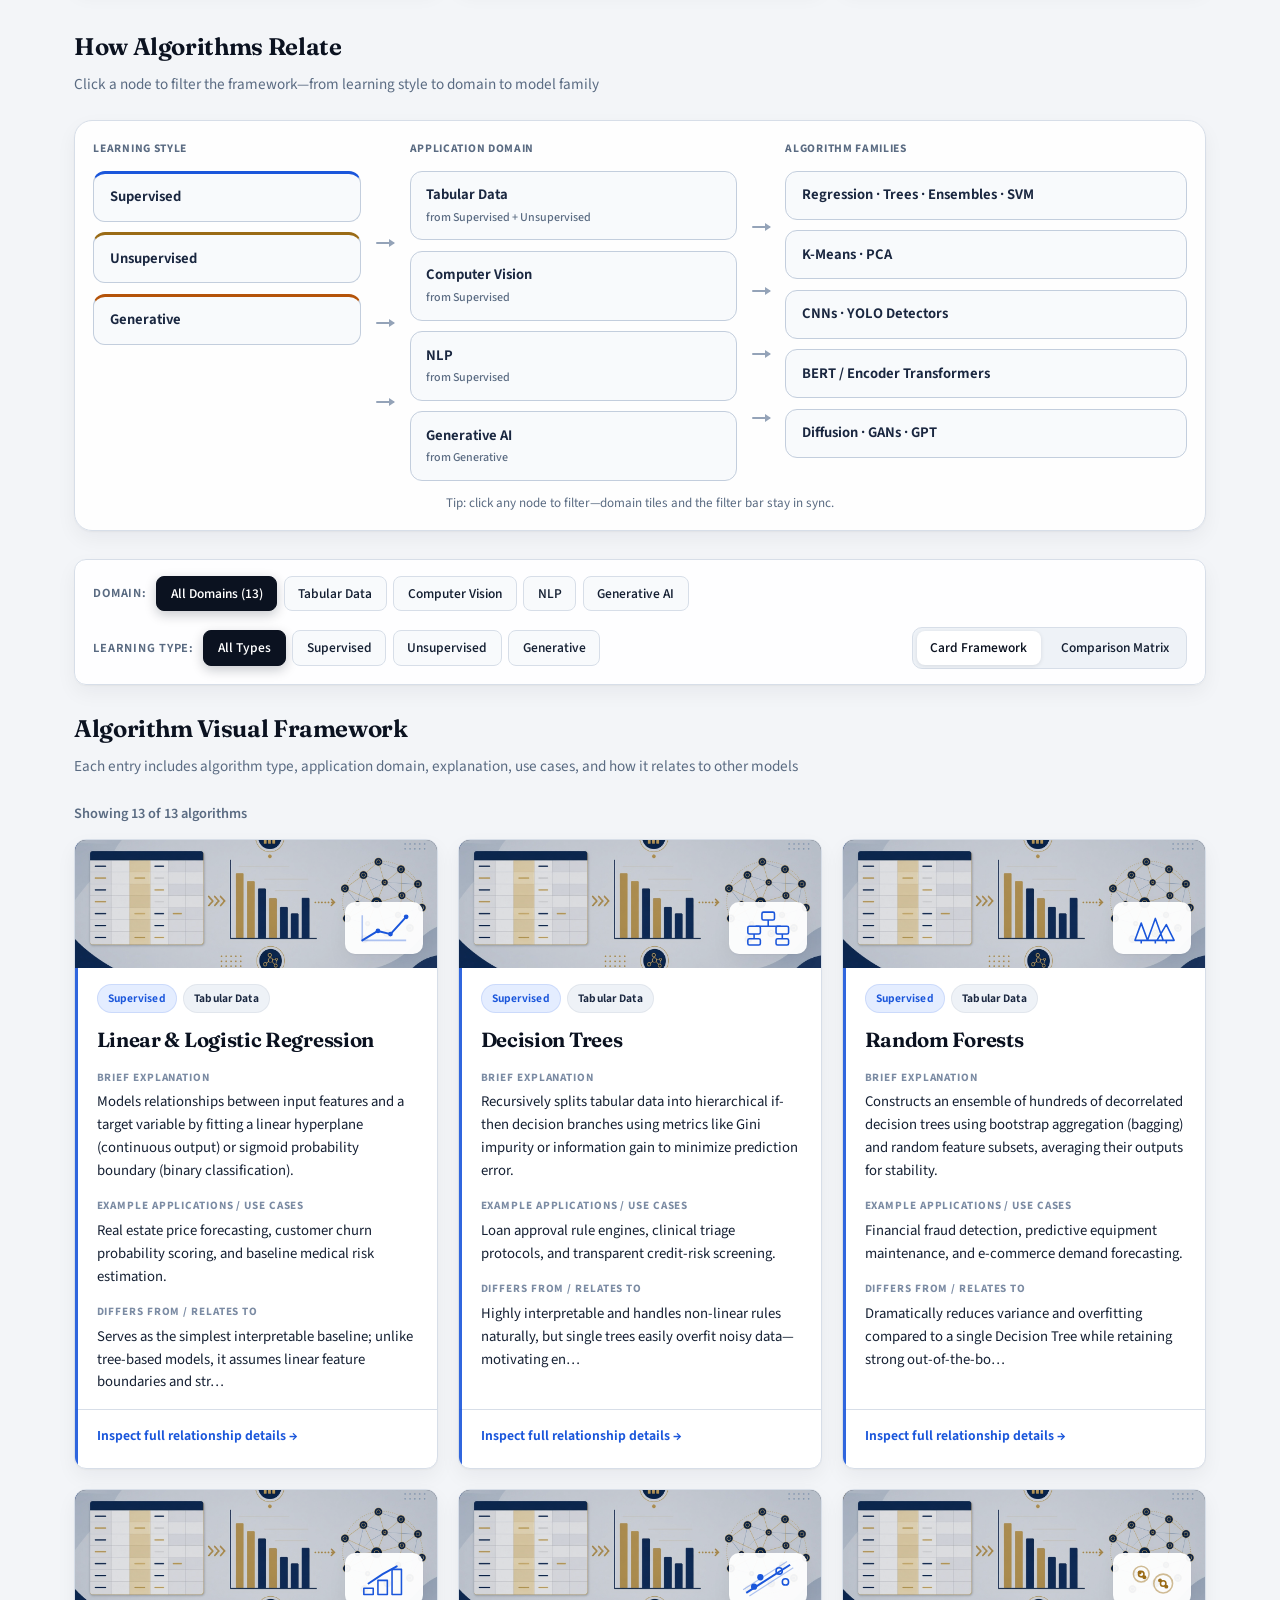
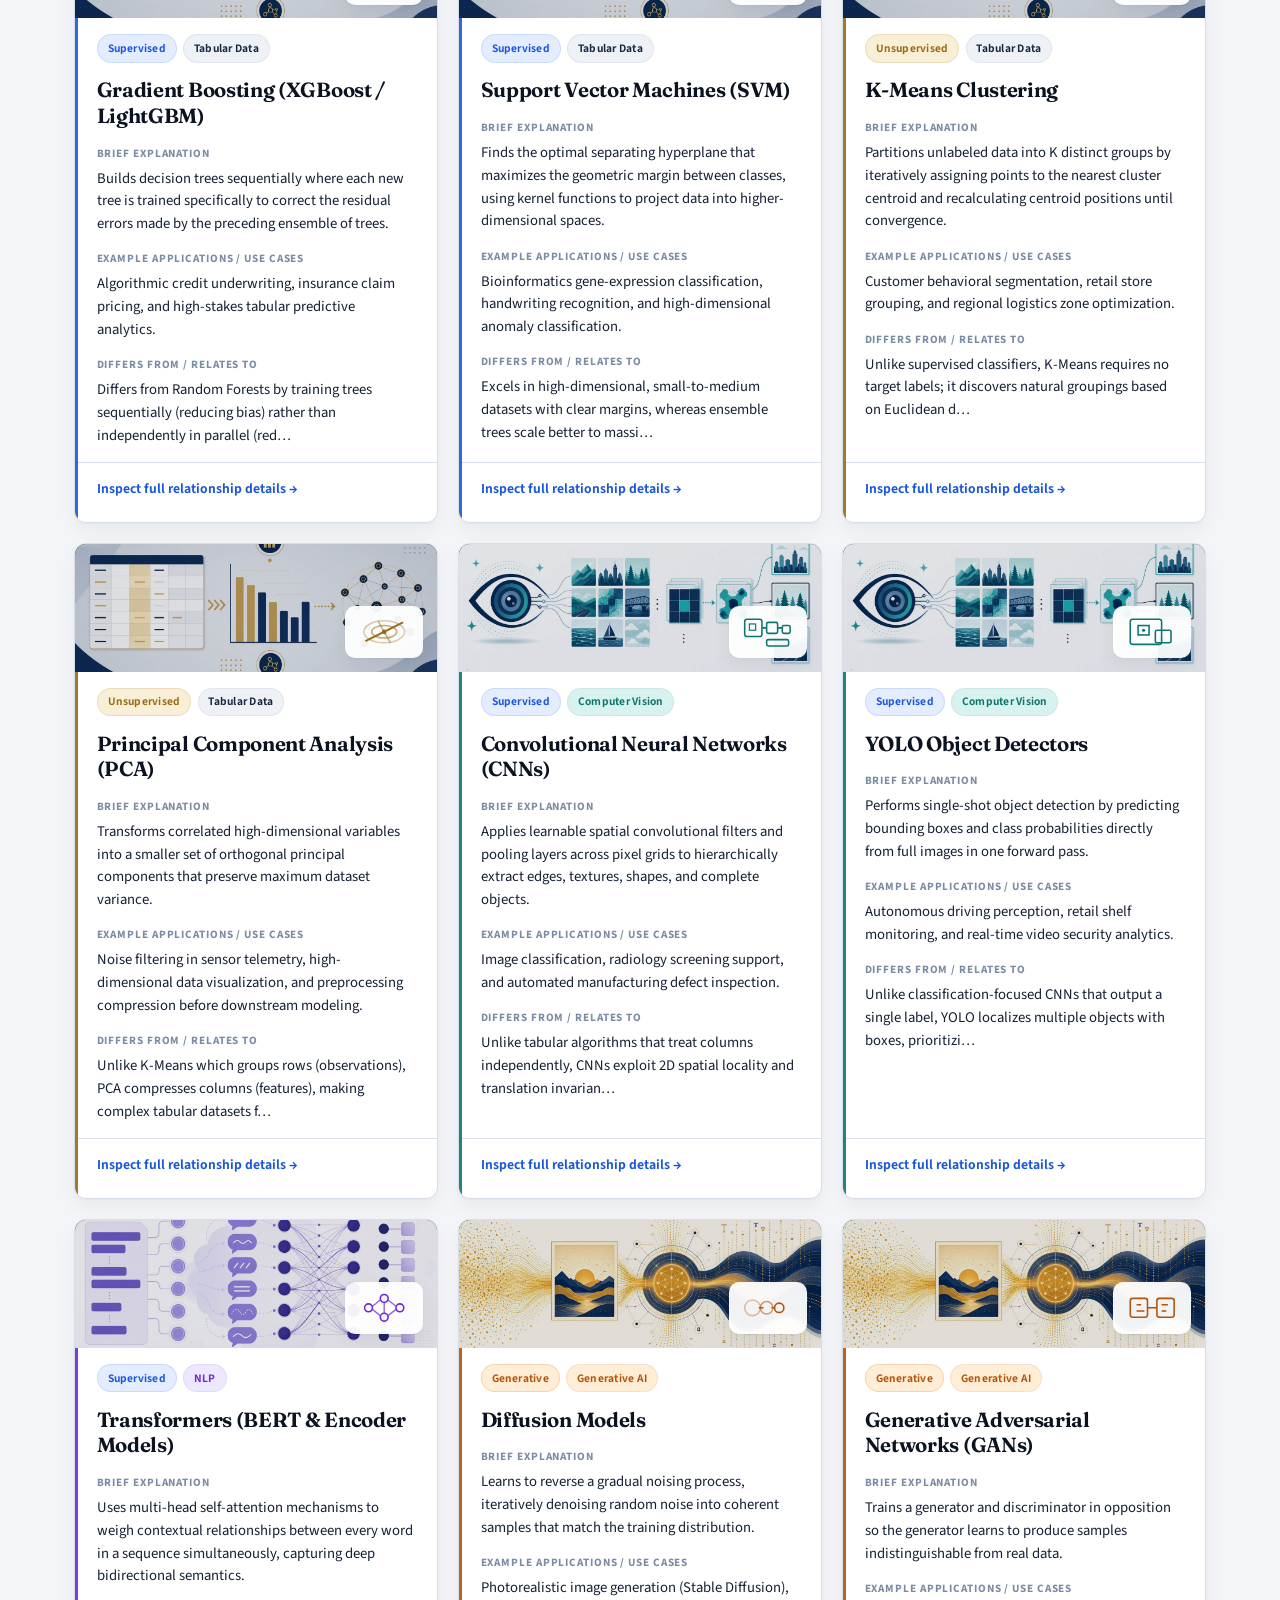
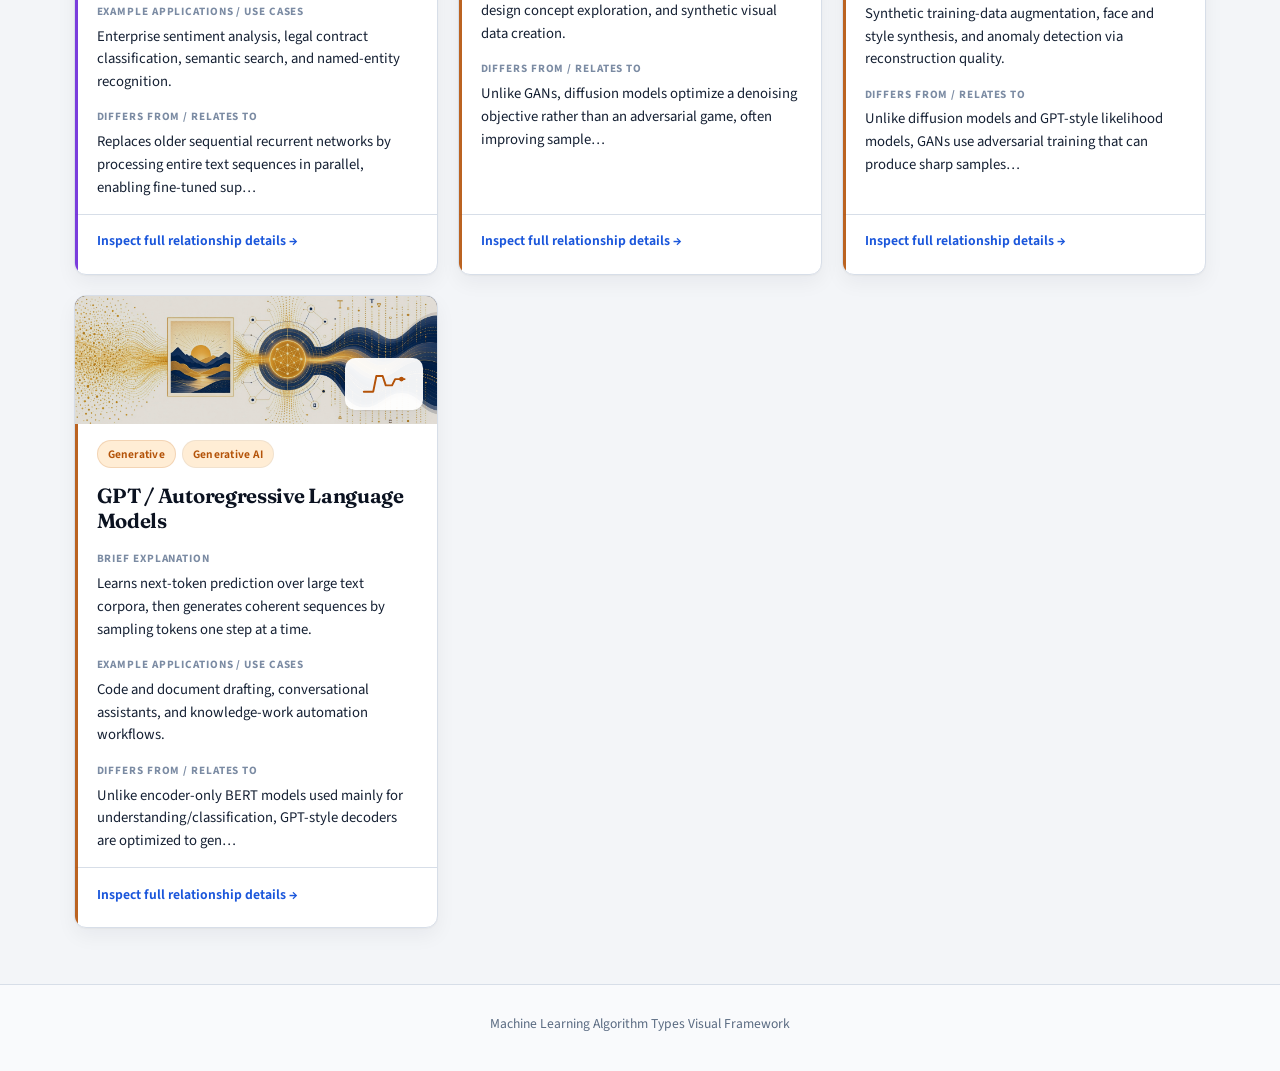
==== commit 38593c47: "Replace crossing SVG map with clear three-column relationship flow." ====
--- a/index.html
+++ b/index.html
@@ -136,77 +136,36 @@
         <p>Click a node to filter the framework—from learning style to domain to model family</p>
       </div>
       <div class="map-shell">
-        <svg class="relation-svg" viewBox="0 0 1000 420" role="img" aria-label="Interactive relationship map from learning styles through domains to algorithms">
-          <defs>
-            <marker id="arrow" markerWidth="8" markerHeight="8" refX="6" refY="3" orient="auto">
-              <path d="M0,0 L6,3 L0,6 Z" fill="#94a3b8"></path>
-            </marker>
-          </defs>
-          <!-- Learning style → domain -->
-          <line class="map-line" x1="180" y1="80" x2="360" y2="70" marker-end="url(#arrow)"></line>
-          <line class="map-line" x1="180" y1="80" x2="360" y2="160" marker-end="url(#arrow)"></line>
-          <line class="map-line" x1="180" y1="80" x2="360" y2="250" marker-end="url(#arrow)"></line>
-          <line class="map-line" x1="180" y1="210" x2="360" y2="70" marker-end="url(#arrow)"></line>
-          <line class="map-line" x1="180" y1="340" x2="360" y2="340" marker-end="url(#arrow)"></line>
-          <!-- Domain → algorithm families -->
-          <line class="map-line" x1="500" y1="70" x2="680" y2="40" marker-end="url(#arrow)"></line>
-          <line class="map-line" x1="500" y1="70" x2="680" y2="100" marker-end="url(#arrow)"></line>
-          <line class="map-line" x1="500" y1="160" x2="680" y2="160" marker-end="url(#arrow)"></line>
-          <line class="map-line" x1="500" y1="250" x2="680" y2="250" marker-end="url(#arrow)"></line>
-          <line class="map-line" x1="500" y1="340" x2="680" y2="340" marker-end="url(#arrow)"></line>
-
-          <g class="map-node type-node" data-type="Supervised" tabindex="0" role="button" aria-label="Filter Supervised">
-            <rect x="40" y="50" width="140" height="60" rx="12"></rect>
-            <text x="110" y="85" text-anchor="middle">Supervised</text>
-          </g>
-          <g class="map-node type-node" data-type="Unsupervised" tabindex="0" role="button" aria-label="Filter Unsupervised">
-            <rect x="40" y="180" width="140" height="60" rx="12"></rect>
-            <text x="110" y="215" text-anchor="middle">Unsupervised</text>
-          </g>
-          <g class="map-node type-node" data-type="Generative" tabindex="0" role="button" aria-label="Filter Generative">
-            <rect x="40" y="310" width="140" height="60" rx="12"></rect>
-            <text x="110" y="345" text-anchor="middle">Generative</text>
-          </g>
-
-          <g class="map-node domain-node" data-domain="Tabular Data" tabindex="0" role="button" aria-label="Filter Tabular Data">
-            <rect x="360" y="40" width="140" height="60" rx="12"></rect>
-            <text x="430" y="75" text-anchor="middle">Tabular Data</text>
-          </g>
-          <g class="map-node domain-node" data-domain="Computer Vision" tabindex="0" role="button" aria-label="Filter Computer Vision">
-            <rect x="360" y="130" width="140" height="60" rx="12"></rect>
-            <text x="430" y="165" text-anchor="middle">Vision</text>
-          </g>
-          <g class="map-node domain-node" data-domain="NLP" tabindex="0" role="button" aria-label="Filter NLP">
-            <rect x="360" y="220" width="140" height="60" rx="12"></rect>
-            <text x="430" y="255" text-anchor="middle">NLP</text>
-          </g>
-          <g class="map-node domain-node" data-domain="Generative AI" tabindex="0" role="button" aria-label="Filter Generative AI">
-            <rect x="360" y="310" width="140" height="60" rx="12"></rect>
-            <text x="430" y="345" text-anchor="middle">Generative AI</text>
-          </g>
-
-          <g class="map-node leaf-node" data-domain="Tabular Data" tabindex="0" role="button" aria-label="Show tabular algorithms">
-            <rect x="680" y="15" width="260" height="50" rx="10"></rect>
-            <text x="810" y="45" text-anchor="middle">Regression · Trees · Ensembles · SVM</text>
-          </g>
-          <g class="map-node leaf-node" data-domain="Tabular Data" data-type="Unsupervised" tabindex="0" role="button" aria-label="Show unsupervised tabular algorithms">
-            <rect x="680" y="75" width="260" height="50" rx="10"></rect>
-            <text x="810" y="105" text-anchor="middle">K-Means · PCA</text>
-          </g>
-          <g class="map-node leaf-node" data-domain="Computer Vision" tabindex="0" role="button" aria-label="Show computer vision algorithms">
-            <rect x="680" y="135" width="260" height="50" rx="10"></rect>
-            <text x="810" y="165" text-anchor="middle">CNNs · YOLO Detectors</text>
-          </g>
-          <g class="map-node leaf-node" data-domain="NLP" tabindex="0" role="button" aria-label="Show NLP algorithms">
-            <rect x="680" y="225" width="260" height="50" rx="10"></rect>
-            <text x="810" y="255" text-anchor="middle">BERT / Encoder Transformers</text>
-          </g>
-          <g class="map-node leaf-node" data-domain="Generative AI" tabindex="0" role="button" aria-label="Show generative algorithms">
-            <rect x="680" y="315" width="260" height="50" rx="10"></rect>
-            <text x="810" y="345" text-anchor="middle">Diffusion · GANs · GPT</text>
-          </g>
-        </svg>
-        <p class="map-hint">Tip: use the map, domain tiles, or filter bar—filters stay in sync.</p>
+        <div class="flow-map" role="img" aria-label="Relationship map from learning styles through domains to algorithm families">
+          <div class="flow-col">
+            <p class="flow-col-label">Learning Style</p>
+            <button type="button" class="flow-node type-node supervised-border" data-type="Supervised">Supervised</button>
+            <button type="button" class="flow-node type-node unsupervised-border" data-type="Unsupervised">Unsupervised</button>
+            <button type="button" class="flow-node type-node generative-border" data-type="Generative">Generative</button>
+          </div>
+
+          <div class="flow-arrows" aria-hidden="true"><span></span><span></span><span></span></div>
+
+          <div class="flow-col">
+            <p class="flow-col-label">Application Domain</p>
+            <button type="button" class="flow-node domain-node" data-domain="Tabular Data">Tabular Data<span class="flow-sub">from Supervised + Unsupervised</span></button>
+            <button type="button" class="flow-node domain-node" data-domain="Computer Vision">Computer Vision<span class="flow-sub">from Supervised</span></button>
+            <button type="button" class="flow-node domain-node" data-domain="NLP">NLP<span class="flow-sub">from Supervised</span></button>
+            <button type="button" class="flow-node domain-node" data-domain="Generative AI">Generative AI<span class="flow-sub">from Generative</span></button>
+          </div>
+
+          <div class="flow-arrows" aria-hidden="true"><span></span><span></span><span></span><span></span></div>
+
+          <div class="flow-col flow-col-wide">
+            <p class="flow-col-label">Algorithm Families</p>
+            <button type="button" class="flow-node leaf-node" data-domain="Tabular Data" data-type="Supervised">Regression · Trees · Ensembles · SVM</button>
+            <button type="button" class="flow-node leaf-node" data-domain="Tabular Data" data-type="Unsupervised">K-Means · PCA</button>
+            <button type="button" class="flow-node leaf-node" data-domain="Computer Vision">CNNs · YOLO Detectors</button>
+            <button type="button" class="flow-node leaf-node" data-domain="NLP">BERT / Encoder Transformers</button>
+            <button type="button" class="flow-node leaf-node" data-domain="Generative AI">Diffusion · GANs · GPT</button>
+          </div>
+        </div>
+        <p class="map-hint">Tip: click any node to filter—domain tiles and the filter bar stay in sync.</p>
       </div>
     </section>
 
@@ -640,8 +599,8 @@
       });
     });
 
-    document.querySelectorAll(".map-node").forEach((node) => {
-      const activate = () => {
+    document.querySelectorAll(".flow-node").forEach((node) => {
+      node.addEventListener("click", () => {
         const domain = node.dataset.domain || "all";
         const type = node.dataset.type || "all";
         if (node.classList.contains("type-node")) {
@@ -650,13 +609,6 @@
           setFilters({ domain, type });
         } else {
           setFilters({ domain, type: "all" });
-        }
-      };
-      node.addEventListener("click", activate);
-      node.addEventListener("keydown", (e) => {
-        if (e.key === "Enter" || e.key === " ") {
-          e.preventDefault();
-          activate();
         }
       });
     });
--- a/styles.css
+++ b/styles.css
@@ -271,55 +271,107 @@
   background: rgba(255, 255, 255, 0.92);
   border: 1px solid var(--border-subtle);
   border-radius: var(--radius-lg);
-  padding: 1rem 1rem 0.75rem;
+  padding: 1.15rem 1.15rem 0.85rem;
   box-shadow: var(--shadow-sm);
   overflow-x: auto;
 }
 
-.relation-svg {
+.flow-map {
+  display: grid;
+  grid-template-columns: minmax(150px, 0.9fr) 28px minmax(180px, 1.1fr) 28px minmax(220px, 1.35fr);
+  gap: 0.65rem;
+  align-items: stretch;
+  min-width: 760px;
+}
+
+.flow-col {
+  display: flex;
+  flex-direction: column;
+  gap: 0.65rem;
+}
+
+.flow-col-label {
+  font-size: 0.72rem;
+  font-weight: 700;
+  letter-spacing: 0.06em;
+  text-transform: uppercase;
+  color: var(--text-muted);
+  margin-bottom: 0.15rem;
+}
+
+.flow-node {
   width: 100%;
-  min-width: 780px;
-  height: auto;
+  text-align: left;
+  background: #f8fafc;
+  border: 1px solid var(--border-strong);
+  border-radius: 12px;
+  padding: 0.85rem 0.95rem;
+  color: var(--navy-secondary);
+  font-weight: 650;
+  font-size: 0.92rem;
+  line-height: 1.35;
+  box-shadow: none;
+}
+
+.flow-node:hover,
+.flow-node:focus-visible {
+  background: #fff;
+  border-color: var(--accent-blue);
+  transform: none;
+}
+
+.flow-node .flow-sub {
   display: block;
-}
-
-.map-line {
-  stroke: #94a3b8;
-  stroke-width: 1.8;
-  opacity: 0.7;
-}
-
-.map-node rect {
-  fill: #f8fafc;
-  stroke: var(--border-strong);
-  stroke-width: 1.5;
-  transition: fill 0.2s ease, stroke 0.2s ease;
-}
-
-.map-node text {
-  fill: var(--navy-secondary);
-  font-size: 14px;
-  font-family: "Source Sans 3", sans-serif;
-  font-weight: 600;
-  pointer-events: none;
-}
-
-.map-node {
-  cursor: pointer;
-}
-
-.map-node:hover rect,
-.map-node:focus rect {
-  fill: #eef4ff;
-  stroke: var(--accent-blue);
-}
-
-.type-node[data-type="Supervised"] rect { stroke: var(--accent-blue); }
-.type-node[data-type="Unsupervised"] rect { stroke: var(--accent-gold); }
-.type-node[data-type="Generative"] rect { stroke: var(--accent-gen); }
+  margin-top: 0.28rem;
+  font-size: 0.75rem;
+  font-weight: 500;
+  color: var(--text-muted);
+}
+
+.flow-node.type-node.supervised-border {
+  border-top-width: 3px;
+  border-top-color: var(--accent-blue);
+}
+
+.flow-node.type-node.unsupervised-border {
+  border-top-width: 3px;
+  border-top-color: var(--accent-gold);
+}
+
+.flow-node.type-node.generative-border {
+  border-top-width: 3px;
+  border-top-color: var(--accent-gen);
+}
+
+.flow-arrows {
+  display: flex;
+  flex-direction: column;
+  justify-content: space-evenly;
+  align-items: center;
+  padding-top: 1.6rem;
+}
+
+.flow-arrows span {
+  width: 18px;
+  height: 2px;
+  background: #94a3b8;
+  position: relative;
+  border-radius: 999px;
+}
+
+.flow-arrows span::after {
+  content: "";
+  position: absolute;
+  right: -1px;
+  top: 50%;
+  transform: translateY(-50%);
+  border-top: 4px solid transparent;
+  border-bottom: 4px solid transparent;
+  border-left: 6px solid #94a3b8;
+}
 
 .map-hint {
-  margin: 0.35rem 0 0.25rem;
+  margin: 0.75rem 0 0.15rem;
   font-size: 0.82rem;
   color: var(--text-muted);
   text-align: center;
@@ -442,8 +494,12 @@
   border-top: 3px solid var(--accent-gen);
 }
 
-.supervised-border::before,
-.unsupervised-border::before {
+.style-card.supervised-border::before,
+.paradigm-box.supervised-border::before,
+.style-card.unsupervised-border::before,
+.paradigm-box.unsupervised-border::before,
+.style-card.generative-border::before,
+.paradigm-box.generative-border::before {
   content: "";
   position: absolute;
   inset: 0 auto auto 0;
@@ -453,12 +509,19 @@
   opacity: 0.55;
 }
 
-.supervised-border::before {
+.style-card.supervised-border::before,
+.paradigm-box.supervised-border::before {
   background: radial-gradient(ellipse at top left, rgba(26, 86, 219, 0.12), transparent 70%);
 }
 
-.unsupervised-border::before {
+.style-card.unsupervised-border::before,
+.paradigm-box.unsupervised-border::before {
   background: radial-gradient(ellipse at top left, rgba(154, 107, 22, 0.12), transparent 70%);
+}
+
+.style-card.generative-border::before,
+.paradigm-box.generative-border::before {
+  background: radial-gradient(ellipse at top left, rgba(180, 83, 9, 0.12), transparent 70%);
 }
 
 .paradigm-tag {
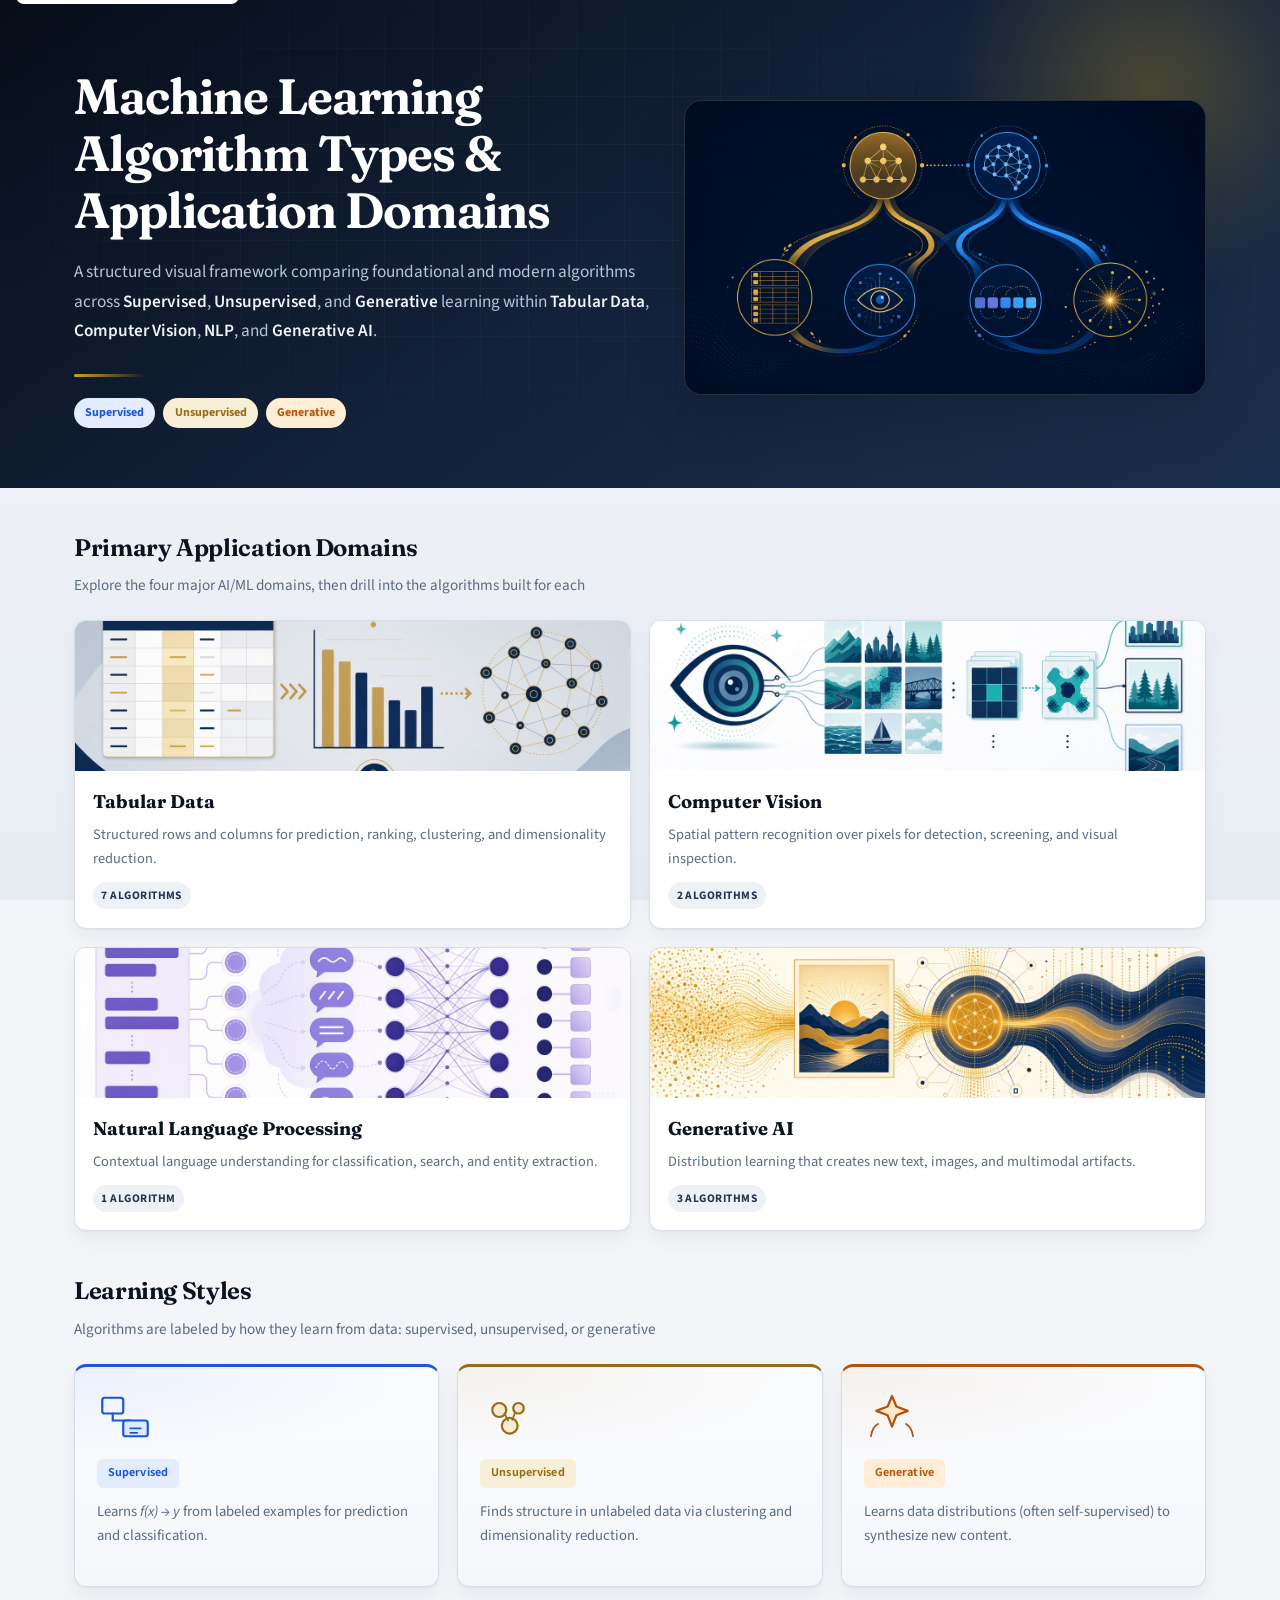
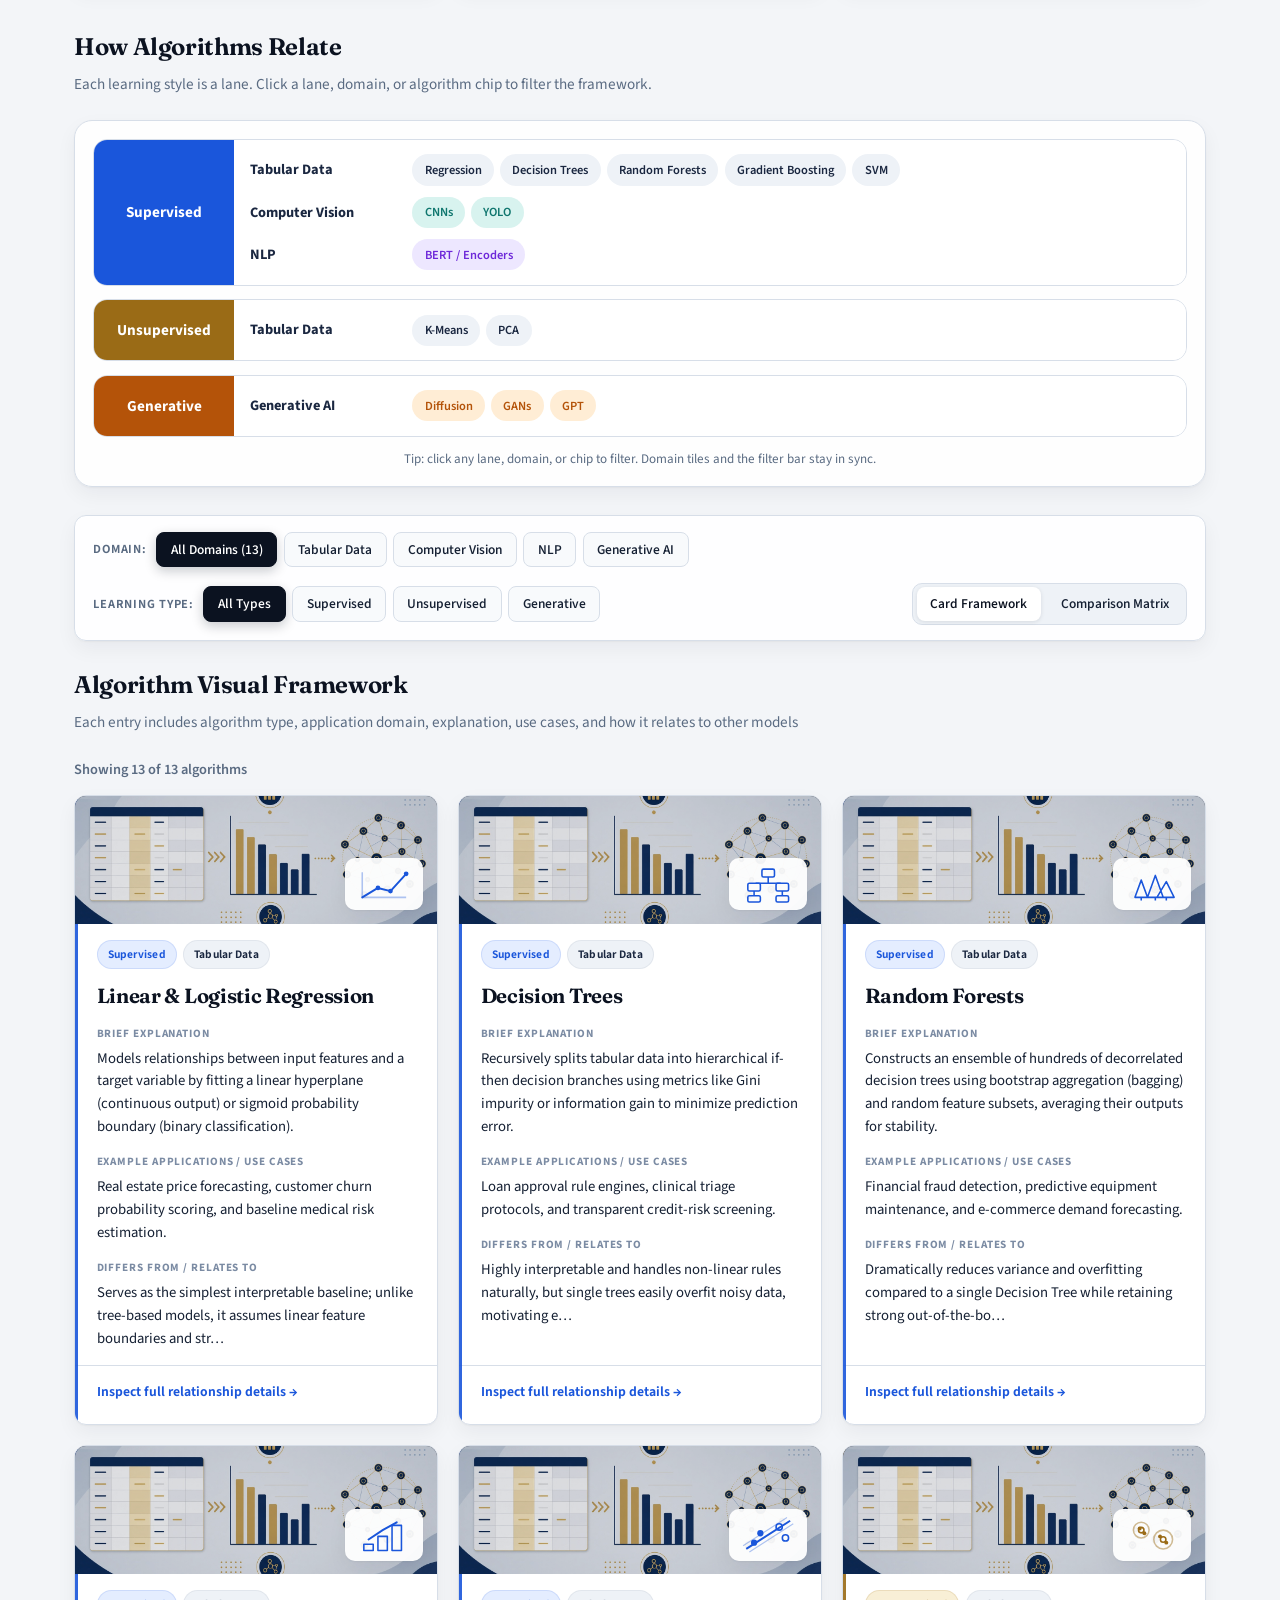
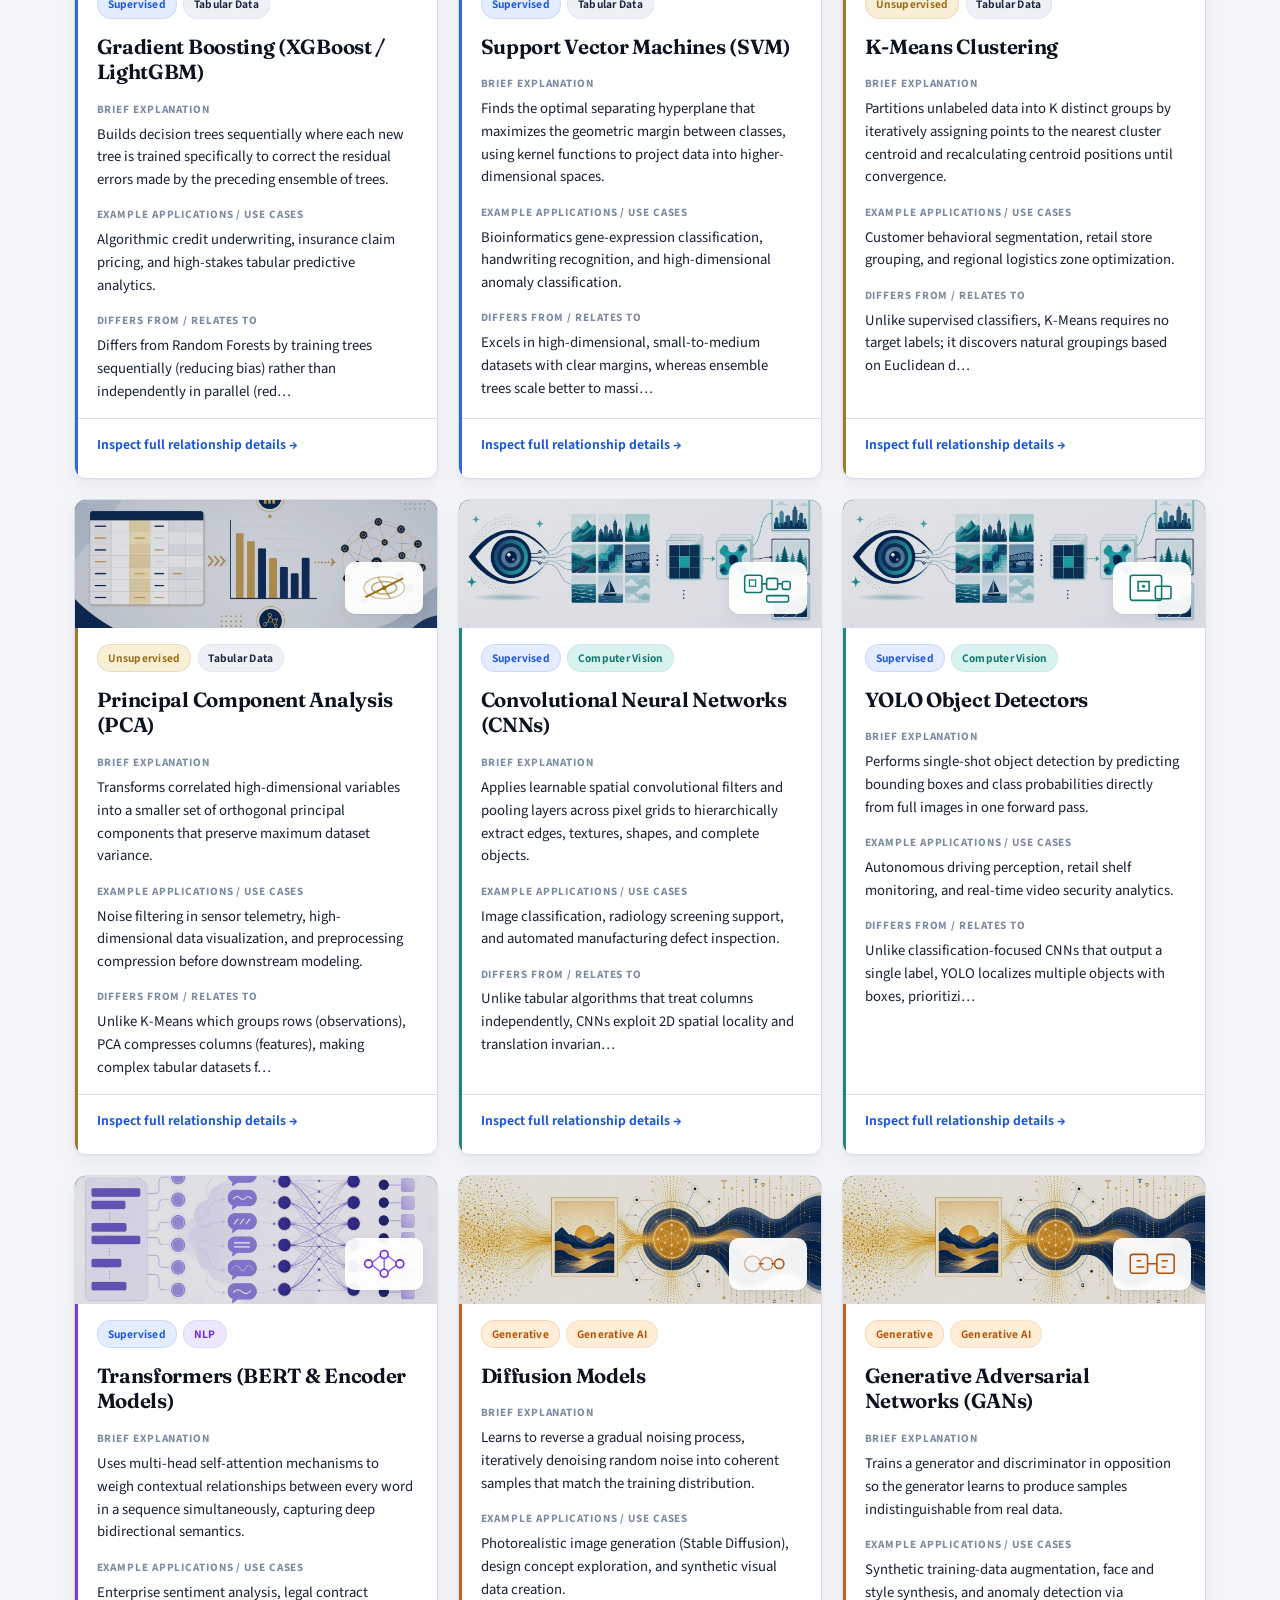
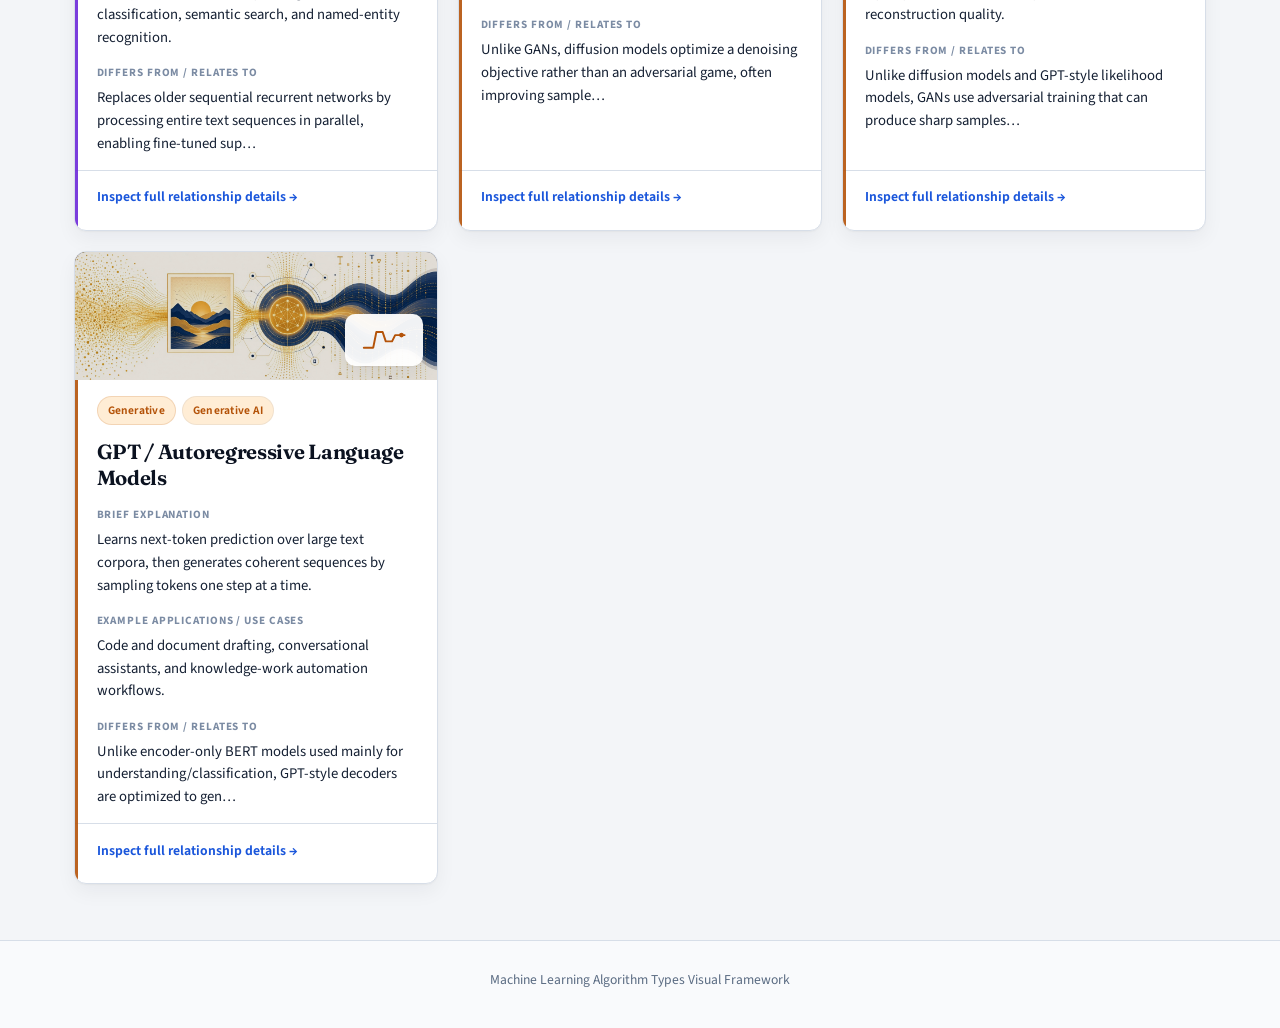
==== commit 2fbe0f39: "Switch relationship map to swimlane layout and remove em dashes." ====
--- a/index.html
+++ b/index.html
@@ -3,7 +3,7 @@
 <head>
   <meta charset="UTF-8" />
   <meta name="viewport" content="width=device-width, initial-scale=1.0" />
-  <title>Machine Learning Algorithm Types — Visual Framework</title>
+  <title>Machine Learning Algorithm Types: Visual Framework</title>
   <meta name="description" content="Visual framework of machine learning algorithms across supervised, unsupervised, and generative learning within tabular data, computer vision, NLP, and generative AI." />
   <meta property="og:title" content="Machine Learning Algorithm Types & Application Domains" />
   <meta property="og:description" content="Interactive visual framework comparing algorithms across tabular data, computer vision, NLP, and generative AI." />
@@ -90,7 +90,7 @@
     <section class="learning-styles" aria-label="Learning Styles">
       <div class="section-header">
         <h2>Learning Styles</h2>
-        <p>Algorithms are labeled by how they learn from data—supervised, unsupervised, or generative</p>
+        <p>Algorithms are labeled by how they learn from data: supervised, unsupervised, or generative</p>
       </div>
       <div class="learning-style-grid three-col">
         <article class="style-card supervised-border">
@@ -133,39 +133,67 @@
     <section class="relationship-map" aria-label="Algorithm Relationship Map">
       <div class="section-header">
         <h2>How Algorithms Relate</h2>
-        <p>Click a node to filter the framework—from learning style to domain to model family</p>
+        <p>Each learning style is a lane. Click a lane, domain, or algorithm chip to filter the framework.</p>
       </div>
       <div class="map-shell">
-        <div class="flow-map" role="img" aria-label="Relationship map from learning styles through domains to algorithm families">
-          <div class="flow-col">
-            <p class="flow-col-label">Learning Style</p>
-            <button type="button" class="flow-node type-node supervised-border" data-type="Supervised">Supervised</button>
-            <button type="button" class="flow-node type-node unsupervised-border" data-type="Unsupervised">Unsupervised</button>
-            <button type="button" class="flow-node type-node generative-border" data-type="Generative">Generative</button>
-          </div>
-
-          <div class="flow-arrows" aria-hidden="true"><span></span><span></span><span></span></div>
-
-          <div class="flow-col">
-            <p class="flow-col-label">Application Domain</p>
-            <button type="button" class="flow-node domain-node" data-domain="Tabular Data">Tabular Data<span class="flow-sub">from Supervised + Unsupervised</span></button>
-            <button type="button" class="flow-node domain-node" data-domain="Computer Vision">Computer Vision<span class="flow-sub">from Supervised</span></button>
-            <button type="button" class="flow-node domain-node" data-domain="NLP">NLP<span class="flow-sub">from Supervised</span></button>
-            <button type="button" class="flow-node domain-node" data-domain="Generative AI">Generative AI<span class="flow-sub">from Generative</span></button>
-          </div>
-
-          <div class="flow-arrows" aria-hidden="true"><span></span><span></span><span></span><span></span></div>
-
-          <div class="flow-col flow-col-wide">
-            <p class="flow-col-label">Algorithm Families</p>
-            <button type="button" class="flow-node leaf-node" data-domain="Tabular Data" data-type="Supervised">Regression · Trees · Ensembles · SVM</button>
-            <button type="button" class="flow-node leaf-node" data-domain="Tabular Data" data-type="Unsupervised">K-Means · PCA</button>
-            <button type="button" class="flow-node leaf-node" data-domain="Computer Vision">CNNs · YOLO Detectors</button>
-            <button type="button" class="flow-node leaf-node" data-domain="NLP">BERT / Encoder Transformers</button>
-            <button type="button" class="flow-node leaf-node" data-domain="Generative AI">Diffusion · GANs · GPT</button>
-          </div>
+        <div class="lanes" aria-label="Swimlane relationship map">
+          <article class="lane sup">
+            <button type="button" class="lane-label" data-type="Supervised" aria-label="Filter Supervised">Supervised</button>
+            <div class="lane-body">
+              <div class="domain-row">
+                <button type="button" class="domain-name" data-domain="Tabular Data" data-type="Supervised">Tabular Data</button>
+                <div class="algo-wrap">
+                  <button type="button" class="chip" data-domain="Tabular Data" data-type="Supervised">Regression</button>
+                  <button type="button" class="chip" data-domain="Tabular Data" data-type="Supervised">Decision Trees</button>
+                  <button type="button" class="chip" data-domain="Tabular Data" data-type="Supervised">Random Forests</button>
+                  <button type="button" class="chip" data-domain="Tabular Data" data-type="Supervised">Gradient Boosting</button>
+                  <button type="button" class="chip" data-domain="Tabular Data" data-type="Supervised">SVM</button>
+                </div>
+              </div>
+              <div class="domain-row">
+                <button type="button" class="domain-name" data-domain="Computer Vision" data-type="Supervised">Computer Vision</button>
+                <div class="algo-wrap">
+                  <button type="button" class="chip chip-cv" data-domain="Computer Vision" data-type="Supervised">CNNs</button>
+                  <button type="button" class="chip chip-cv" data-domain="Computer Vision" data-type="Supervised">YOLO</button>
+                </div>
+              </div>
+              <div class="domain-row">
+                <button type="button" class="domain-name" data-domain="NLP" data-type="Supervised">NLP</button>
+                <div class="algo-wrap">
+                  <button type="button" class="chip chip-nlp" data-domain="NLP" data-type="Supervised">BERT / Encoders</button>
+                </div>
+              </div>
+            </div>
+          </article>
+
+          <article class="lane uns">
+            <button type="button" class="lane-label" data-type="Unsupervised" aria-label="Filter Unsupervised">Unsupervised</button>
+            <div class="lane-body">
+              <div class="domain-row">
+                <button type="button" class="domain-name" data-domain="Tabular Data" data-type="Unsupervised">Tabular Data</button>
+                <div class="algo-wrap">
+                  <button type="button" class="chip" data-domain="Tabular Data" data-type="Unsupervised">K-Means</button>
+                  <button type="button" class="chip" data-domain="Tabular Data" data-type="Unsupervised">PCA</button>
+                </div>
+              </div>
+            </div>
+          </article>
+
+          <article class="lane gen">
+            <button type="button" class="lane-label" data-type="Generative" aria-label="Filter Generative">Generative</button>
+            <div class="lane-body">
+              <div class="domain-row">
+                <button type="button" class="domain-name" data-domain="Generative AI" data-type="Generative">Generative AI</button>
+                <div class="algo-wrap">
+                  <button type="button" class="chip chip-gen" data-domain="Generative AI" data-type="Generative">Diffusion</button>
+                  <button type="button" class="chip chip-gen" data-domain="Generative AI" data-type="Generative">GANs</button>
+                  <button type="button" class="chip chip-gen" data-domain="Generative AI" data-type="Generative">GPT</button>
+                </div>
+              </div>
+            </div>
+          </article>
         </div>
-        <p class="map-hint">Tip: click any node to filter—domain tiles and the filter bar stay in sync.</p>
+        <p class="map-hint">Tip: click any lane, domain, or chip to filter. Domain tiles and the filter bar stay in sync.</p>
       </div>
     </section>
 
@@ -237,7 +265,7 @@
           <p id="modal-classification"></p>
         </div>
         <div class="modal-block">
-          <h4>Brief Explanation — How It Works</h4>
+          <h4>Brief Explanation: How It Works</h4>
           <p id="modal-explanation"></p>
         </div>
         <div class="modal-block">
@@ -306,7 +334,7 @@
         icon: "tree",
         explanation: "Recursively splits tabular data into hierarchical if-then decision branches using metrics like Gini impurity or information gain to minimize prediction error.",
         useCases: "Loan approval rule engines, clinical triage protocols, and transparent credit-risk screening.",
-        comparison: "Highly interpretable and handles non-linear rules naturally, but single trees easily overfit noisy data—motivating ensemble methods like Random Forests."
+        comparison: "Highly interpretable and handles non-linear rules naturally, but single trees easily overfit noisy data, motivating ensemble methods like Random Forests."
       },
       {
         name: "Random Forests",
@@ -599,16 +627,14 @@
       });
     });
 
-    document.querySelectorAll(".flow-node").forEach((node) => {
+    document.querySelectorAll(".lane-label, .domain-name, .chip").forEach((node) => {
       node.addEventListener("click", () => {
         const domain = node.dataset.domain || "all";
         const type = node.dataset.type || "all";
-        if (node.classList.contains("type-node")) {
+        if (node.classList.contains("lane-label")) {
           setFilters({ domain: "all", type });
-        } else if (node.dataset.type && node.dataset.domain) {
+        } else {
           setFilters({ domain, type });
-        } else {
-          setFilters({ domain, type: "all" });
         }
       });
     });
--- a/styles.css
+++ b/styles.css
@@ -273,101 +273,122 @@
   border-radius: var(--radius-lg);
   padding: 1.15rem 1.15rem 0.85rem;
   box-shadow: var(--shadow-sm);
-  overflow-x: auto;
-}
-
-.flow-map {
+}
+
+.lanes {
   display: grid;
-  grid-template-columns: minmax(150px, 0.9fr) 28px minmax(180px, 1.1fr) 28px minmax(220px, 1.35fr);
-  gap: 0.65rem;
+  gap: 0.85rem;
+}
+
+.lane {
+  display: grid;
+  grid-template-columns: 140px 1fr;
+  gap: 0;
   align-items: stretch;
-  min-width: 760px;
-}
-
-.flow-col {
+  border: 1px solid var(--border-subtle);
+  border-radius: 14px;
+  overflow: hidden;
+  background: #fbfcfe;
+}
+
+.lane-label {
+  display: flex;
+  align-items: center;
+  justify-content: center;
+  text-align: center;
+  font-weight: 700;
+  font-size: 0.95rem;
+  padding: 1rem 0.75rem;
+  color: #fff;
+  border: none;
+  border-radius: 0;
+  box-shadow: none;
+  width: 100%;
+}
+
+.lane.sup .lane-label { background: var(--accent-blue); }
+.lane.uns .lane-label { background: var(--accent-gold); }
+.lane.gen .lane-label { background: var(--accent-gen); }
+
+.lane-label:hover,
+.lane-label:focus-visible {
+  filter: brightness(1.06);
+  transform: none;
+}
+
+.lane-body {
+  padding: 0.9rem 1rem;
   display: flex;
   flex-direction: column;
-  gap: 0.65rem;
-}
-
-.flow-col-label {
-  font-size: 0.72rem;
+  gap: 0.7rem;
+  background: #fff;
+}
+
+.domain-row {
+  display: grid;
+  grid-template-columns: 150px 1fr;
+  gap: 0.75rem;
+  align-items: start;
+}
+
+.domain-name {
   font-weight: 700;
-  letter-spacing: 0.06em;
-  text-transform: uppercase;
-  color: var(--text-muted);
-  margin-bottom: 0.15rem;
-}
-
-.flow-node {
-  width: 100%;
+  font-size: 0.9rem;
   text-align: left;
-  background: #f8fafc;
-  border: 1px solid var(--border-strong);
-  border-radius: 12px;
-  padding: 0.85rem 0.95rem;
+  padding: 0.3rem 0;
+  border: none;
+  background: transparent;
   color: var(--navy-secondary);
-  font-weight: 650;
-  font-size: 0.92rem;
-  line-height: 1.35;
   box-shadow: none;
-}
-
-.flow-node:hover,
-.flow-node:focus-visible {
+  border-radius: 0;
+}
+
+.domain-name:hover,
+.domain-name:focus-visible {
+  color: var(--accent-blue);
+  background: transparent;
+  transform: none;
+}
+
+.algo-wrap {
+  display: flex;
+  flex-wrap: wrap;
+  gap: 0.4rem;
+}
+
+.chip {
+  display: inline-flex;
+  align-items: center;
+  padding: 0.35rem 0.7rem;
+  border-radius: 999px;
+  font-size: 0.78rem;
+  font-weight: 600;
+  background: var(--domain-bg);
+  color: var(--navy-secondary);
+  border: 1px solid transparent;
+  box-shadow: none;
+}
+
+.chip:hover,
+.chip:focus-visible {
+  transform: none;
+  border-color: var(--border-strong);
   background: #fff;
-  border-color: var(--accent-blue);
-  transform: none;
-}
-
-.flow-node .flow-sub {
-  display: block;
-  margin-top: 0.28rem;
-  font-size: 0.75rem;
-  font-weight: 500;
-  color: var(--text-muted);
-}
-
-.flow-node.type-node.supervised-border {
-  border-top-width: 3px;
-  border-top-color: var(--accent-blue);
-}
-
-.flow-node.type-node.unsupervised-border {
-  border-top-width: 3px;
-  border-top-color: var(--accent-gold);
-}
-
-.flow-node.type-node.generative-border {
-  border-top-width: 3px;
-  border-top-color: var(--accent-gen);
-}
-
-.flow-arrows {
-  display: flex;
-  flex-direction: column;
-  justify-content: space-evenly;
-  align-items: center;
-  padding-top: 1.6rem;
-}
-
-.flow-arrows span {
-  width: 18px;
-  height: 2px;
-  background: #94a3b8;
-  position: relative;
-  border-radius: 999px;
-}
-
-.flow-arrows span::after {
-  content: "";
-  position: absolute;
-  right: -1px;
-  top: 50%;
-  transform: translateY(-50%);
-  border-top: 4px solid transparent;
-  border-bottom: 4px solid transparent;
-  border-left: 6px solid #94a3b8;
+}
+
+.chip-cv {
+  background: var(--domain-cv-bg);
+  color: var(--domain-cv);
+}
+
+.chip-nlp {
+  background: var(--domain-nlp-bg);
+  color: var(--domain-nlp);
+}
+
+.chip-gen {
+  background: var(--accent-gen-bg);
+  color: var(--accent-gen);
 }
 
 .map-hint {
@@ -375,6 +396,18 @@
   font-size: 0.82rem;
   color: var(--text-muted);
   text-align: center;
+}
+
+@media (max-width: 720px) {
+  .lane,
+  .domain-row {
+    grid-template-columns: 1fr;
+  }
+
+  .lane-label {
+    justify-content: flex-start;
+    padding: 0.75rem 1rem;
+  }
 }
 
 .results-count {
